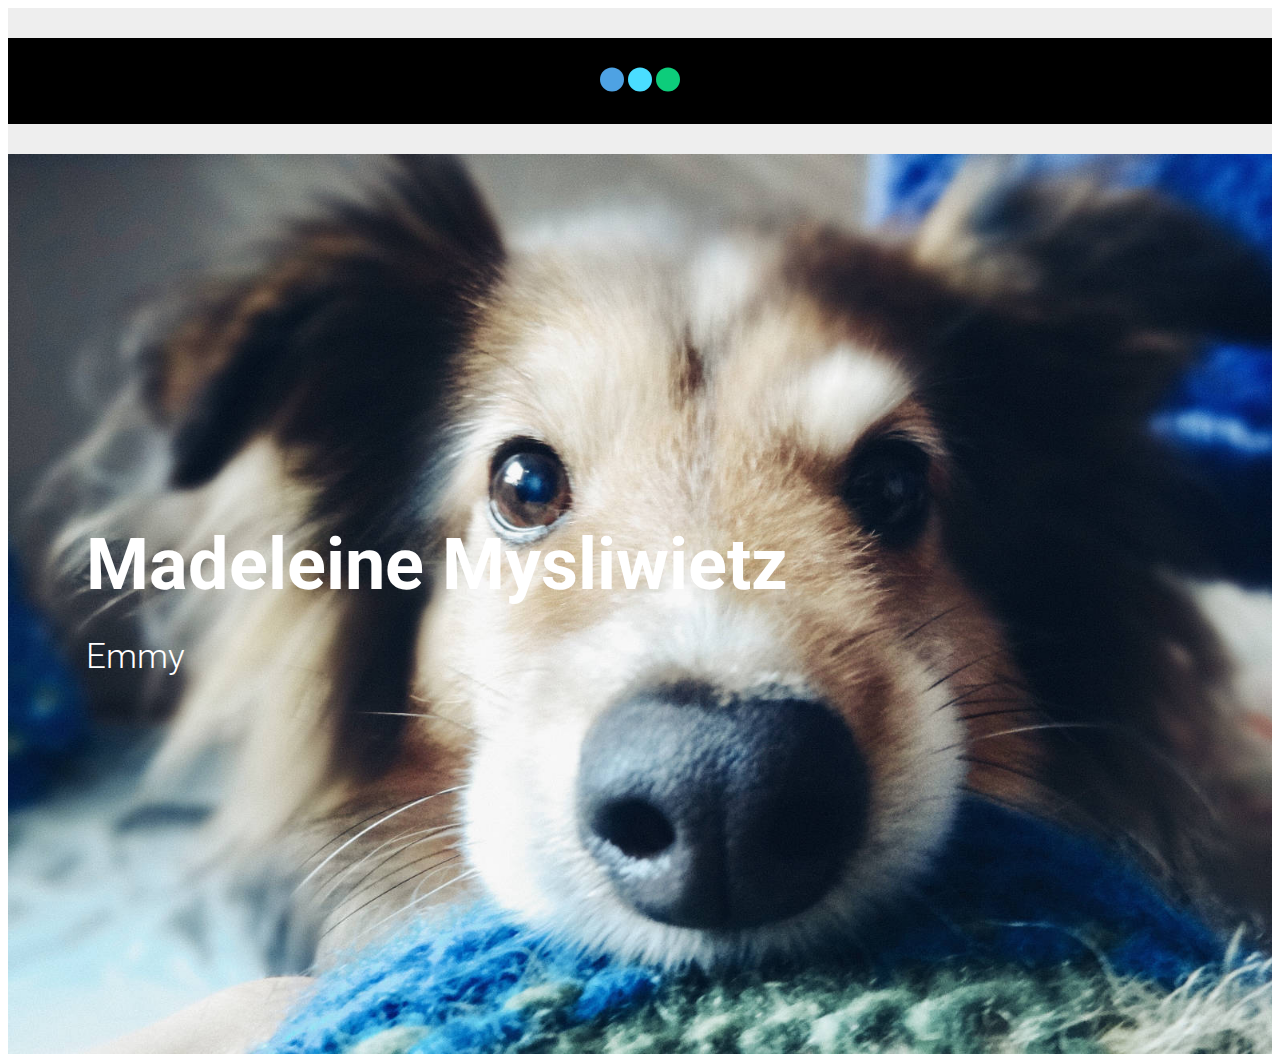
==== index.html @ f0aae0e0 "update" ====
<!DOCTYPE html>
<html amp >
<head>
  <!-- Site made with Mobirise Website Builder v4.12.3, https://mobirise.com -->
  <meta charset="UTF-8">
  <meta http-equiv="X-UA-Compatible" content="IE=edge">
  <meta name="generator" content="Mobirise v4.12.3, mobirise.com">
  <meta name="viewport" content="width=device-width, initial-scale=1, minimum-scale=1">
  <link rel="shortcut icon" href="assets/images/m-90x94.png" type="image/x-icon">
  <meta name="description" content="">
  <meta name="amp-script-src" content="">
  
  <title>Home</title>
  
<link rel="canonical" href="./">
 <style amp-boilerplate>body{-webkit-animation:-amp-start 8s steps(1,end) 0s 1 normal both;-moz-animation:-amp-start 8s steps(1,end) 0s 1 normal both;-ms-animation:-amp-start 8s steps(1,end) 0s 1 normal both;animation:-amp-start 8s steps(1,end) 0s 1 normal both}@-webkit-keyframes -amp-start{from{visibility:hidden}to{visibility:visible}}@-moz-keyframes -amp-start{from{visibility:hidden}to{visibility:visible}}@-ms-keyframes -amp-start{from{visibility:hidden}to{visibility:visible}}@-o-keyframes -amp-start{from{visibility:hidden}to{visibility:visible}}@keyframes -amp-start{from{visibility:hidden}to{visibility:visible}}</style>
<noscript><style amp-boilerplate>body{-webkit-animation:none;-moz-animation:none;-ms-animation:none;animation:none}</style></noscript>
<link href="https://fonts.googleapis.com/css?family=Roboto:100,100i,300,300i,400,400i,500,500i,700,700i,900,900i&subset=cyrillic&display=swap" rel="stylesheet">
 
 <style amp-custom> 
div,span,h1,h2,h3,h4,h5,h6,p,blockquote,a,ol,ul,li,figcaption,textarea,input{font: inherit;}*{-webkit-box-sizing: border-box;box-sizing: border-box;outline: none;}*:focus{outline: none;}body{position: relative;font-style: normal;line-height: 1;color: #3f485d;}section{background-color: #eeeeee;background-position: 50% 50%;background-repeat: no-repeat;background-size: cover;overflow: hidden;padding: 30px 0;}h1,h2,h3,h4,h5,h6{margin: 0;padding: 0;}p,li,blockquote{letter-spacing: 0.5px;line-height: 1.7;}ul,ol,blockquote,p{margin-bottom: 0;margin-top: 0;}a{cursor: pointer;}a,a:hover{text-decoration: none;}a.mbr-iconfont:hover{text-decoration: none;}h1,h2,h3,h4,h5,h6,.display-1,.display-2,.display-4,.display-5,.display-7{word-break: break-word;word-wrap: break-word;}b,strong{font-weight: bold;}blockquote{padding: 10px 0 10px 20px;position: relative;border-left: 3px solid;}input:-webkit-autofill,input:-webkit-autofill:hover,input:-webkit-autofill:focus,input:-webkit-autofill:active{-webkit-transition-delay: 9999s;transition-delay: 9999s;-webkit-transition-property: background-color,color;-o-transition-property: background-color,color;transition-property: background-color,color;}html,body{height: auto;min-height: 100vh;}.mbr-section-title{margin: 0;padding: 0;font-style: normal;line-height: 1.2;width: 100%;}.mbr-section-subtitle{line-height: 1.3;width: 100%;}.mbr-text{font-style: normal;line-height: 1.6;width: 100%;}.mbr-white{color: #ffffff;}.mbr-black{color: #000000;}.align-left{text-align: left;}.align-left .list-item{justify-content: flex-start;}.align-center{text-align: center;}.align-center .list-item{justify-content: center;}.align-right{text-align: right;}.align-right .list-item{justify-content: flex-end;}@media (max-width: 767px){.align-left,.align-center,.align-right{text-align: center;}.align-left .list-item,.align-center .list-item,.align-right .list-item{justify-content: center;}}.mbr-light{font-weight: 300;}.mbr-regular{font-weight: 400;}.mbr-semibold{font-weight: 500;}.mbr-bold{font-weight: 700;}.icons-list a{margin: 0 1rem 0 0;}.icons-list a:last-child{margin: 0;}.mbr-figure{align-self: center;}.hidden{visibility: hidden;}.super-hide{display: none;}.inactive{-webkit-user-select: none;-moz-user-select: none;-ms-user-select: none;user-select: none;pointer-events: none;-webkit-user-drag: none;user-drag: none;}.mbr-overlay{position: absolute;bottom: 0;left: 0;right: 0;top: 0;z-index: 0;}.map-placeholder{display: none;}.google-map,.google-map iframe{position: relative;width: 100%;height: 400px;}amp-img{width: 100%;}amp-img img{max-height: 100%;max-width: 100%;}img.mbr-temp{width: 100%;}.rounded{border-radius: 50%;}.is-builder .nodisplay + img[async],.is-builder .nodisplay + img[decoding="async"],.is-builder amp-img > a + img[async],.is-builder amp-img > a + img[decoding="async"]{display: none;}html:not(.is-builder) amp-img > a{position: absolute;top: 0;bottom: 0;left: 0;right: 0;z-index: 1;}.is-builder .temp-amp-sizer{position: absolute;}.is-builder amp-youtube .temp-amp-sizer,.is-builder amp-vimeo .temp-amp-sizer{position: static;}.mobirise-spinner{position: absolute;top: 50%;left: 40%;margin-left: 10%;-webkit-transform: translate3d(-50%,-50%,0);z-index: 4;}.mobirise-spinner em{width: 24px;height: 24px;background: #3ac;border-radius: 100%;display: inline-block;-webkit-animation: slide 1s infinite;}.mobirise-spinner em:nth-child(1){-webkit-animation-delay: 0.1s;}.mobirise-spinner em:nth-child(2){-webkit-animation-delay: 0.2s;}.mobirise-spinner em:nth-child(3){-webkit-animation-delay: 0.3s;}@-moz-keyframes slide{0%{-webkit-transform: scale(1);}50%{opacity: 0.3;-webkit-transform: scale(2);}100%{-webkit-transform: scale(1);}}@-webkit-keyframes slide{0%{-webkit-transform: scale(1);}50%{opacity: 0.3;-webkit-transform: scale(2);}100%{-webkit-transform: scale(1);}}@-o-keyframes slide{0%{-webkit-transform: scale(1);}50%{opacity: 0.3;-webkit-transform: scale(2);}100%{-webkit-transform: scale(1);}}@keyframes slide{0%{-webkit-transform: scale(1);}50%{opacity: 0.3;-webkit-transform: scale(2);}100%{-webkit-transform: scale(1);}}.mobirise-loader .amp-active > div{display: none;}.mbr-flex{display: flex;}.flex-wrap{flex-wrap: wrap;}.mbr-jc-s{justify-content: flex-start;}.mbr-jc-c{justify-content: center;}.mbr-jc-e{justify-content: flex-end;}.mbr-row-reverse{flex-direction: row-reverse;}.mbr-column{flex-direction: column;}amp-img,img{height: 100%;width: 100%;}.hidden-slide{display: none;}.visible-slide{display: flex;}.iconfont-wrapper{display: inline-block;}section,.container,.container-fluid{position: relative;word-wrap: break-word;}.mbr-fullscreen .mbr-overlay{min-height: 100vh;}.mbr-fullscreen{display: flex;align-items: center;height: 100vh;min-height: 100vh;padding: 3rem 0;}.container{padding: 0 1rem;width: 100%;margin-right: auto;margin-left: auto;}@media (max-width: 767px){.container{max-width: 540px;}} @media (min-width: 768px){.container{max-width: 720px;}} @media (min-width: 992px){.container{max-width: 960px;}} @media (min-width: 1200px){.container{max-width: 1140px;}}.container-fluid{width: 100%;padding: 0 1rem;}.btn{position: relative;font-weight: 400;margin: 0.4rem 0.5rem;border: 2px solid;font-style: normal;white-space: normal;transition: all 0.3s ease-in-out,box-shadow 2s ease-in-out,-webkit-box-shadow 2s ease-in-out;display: inline-flex;align-items: center;justify-content: center;word-break: break-word;line-height: 1;letter-spacing: 2px;}.btn-form{padding: 1rem 2rem;}.btn-form:hover{cursor: pointer;}.btn{padding: 1rem 2rem;border-radius: 0px;}.btn-sm{padding: 0.6rem 0.8rem;border-radius: 0px;}.btn-md{padding: 1rem 2rem;border-radius: 0px;}.btn-lg{padding: 1.2rem 3.2rem;border-radius: 0px;}form .btn,form .mbr-section-btn{margin: 0;}.note-popover .btn:after{display: none;}.mbr-section-btn{margin: 0 -0.25rem;font-size: 0;}nav .mbr-section-btn{margin-left: 0rem;margin-right: 0rem;}.btn .mbr-iconfont,.btn.btn-md .mbr-iconfont{cursor: pointer;margin: 0 0.8rem 0 0;}.btn-sm .mbr-iconfont{margin: 0 0.5rem 0 0;}[type="submit"]{-webkit-appearance: none;}section.menu{min-height: 70px;}.menu-container{display: flex;-webkit-box-pack: justify;-ms-flex-pack: justify;justify-content: space-between;align-items: center;min-height: 70px;}@media (max-width: 991px){.menu-container{max-width: 100%;padding: 0.5rem 1rem;}} @media (max-width: 767px){.menu-container{padding: 0.5rem 1rem;}}.navbar{z-index: 100;width: 100%;}.navbar-fixed-top{position: fixed;top: 0;}.navbar-brand{display: flex;align-items: center;word-break: break-word;z-index: 1;}.navbar-logo{margin: 0 0.8rem 0 0;}@media (max-width: 767px){.navbar-logo amp-img{max-height: 35px;max-width: 35px;}}.navbar-caption-wrap{display: flex;}.navbar .navbar-collapse{display: flex;-ms-flex-preferred-size: auto;flex-basis: auto;align-items: center;justify-content: flex-end;}@media (max-width: 991px){.navbar .navbar-collapse{display: none;position: absolute;top: 0;right: 0;height: 100vh;padding: 70px 2rem 1rem;z-index: 1;}}@media (max-width: 991px){.navbar.opened .navbar-collapse.show,.navbar.opened .navbar-collapse.collapsing{display: block;}.is-builder .navbar-collapse{position: fixed;}}.navbar-nav{list-style-type: none;display: flex;flex-wrap: wrap;padding-left: 0;min-width: 10rem;}@media (max-width: 991px){.navbar-nav{flex-direction: column;}} .navbar-nav .mbr-iconfont{margin: 0 0.2rem 0 0;}.nav-item{word-break: break-all;}.nav-link{display: flex;align-items: center;justify-content: center;}.nav-link,.navbar-caption{transition: all 0.2s;letter-spacing: 1px;}.nav-dropdown .dropdown-menu{min-width: 10rem;position: absolute;left: 0;padding: 1.25rem 0;}.nav-dropdown .dropdown-menu .dropdown-item{line-height: 2;display: flex;justify-content: center;align-items: center;padding: 0.25rem 1.5rem;white-space: nowrap;}.nav-dropdown .dropdown-menu .dropdown{position: relative;}.dropdown-menu .dropdown:hover > .dropdown-menu{opacity: 1;pointer-events: all;}.nav-dropdown .dropdown-submenu{top: 0;left: 100%;margin: 0;}.nav-item.dropdown{position: relative;}.nav-item.dropdown .dropdown-menu{opacity: 0;pointer-events: none;}.nav-item.dropdown:hover > .dropdown-menu{opacity: 1;pointer-events: all;}.link.dropdown-toggle:after{content: "";margin-left: 0.25rem;border-top: 0.35em solid;border-right: 0.35em solid transparent;border-left: 0.35em solid transparent;border-bottom: 0;}.navbar .dropdown.open > .dropdown-menu{display: block;}@media (max-width: 991px){.is-builder .nav-dropdown .dropdown-menu{position: relative;}.nav-dropdown .dropdown-submenu{left: 0;}.nav-dropdown .dropdown-menu .dropdown-item{padding: 0.25rem 1.5rem;margin: 0;justify-content: center;}.nav-dropdown .dropdown-menu .dropdown-item:after{right: auto;}.navbar.opened .dropdown-menu{top: 0;}.dropdown-toggle[data-toggle="dropdown-submenu"]:after{content: "";margin-left: 0.25rem;border-top: 0.35em solid;border-right: 0.35em solid transparent;border-left: 0.35em solid transparent;border-bottom: 0;top: 55%;}}.navbar-buttons{display: flex;flex-wrap: wrap;align-items: center;justify-content: center;}@media (max-width: 991px){.navbar-buttons{flex-direction: column;}}.menu-social-list{display: flex;align-items: center;justify-content: center;flex-wrap: wrap;}.menu-social-list a{margin: 0 0.5rem;}.menu-social-list a span{font-size: 1.5rem;}button.navbar-toggler{position: absolute;right: 20px;top: 25px;width: 31px;height: 20px;cursor: pointer;transition: all .2s;-ms-flex-item-align: center;-ms-grid-row-align: center;align-self: center;}.hamburger span{position: absolute;right: 0;width: 30px;height: 2px;border-right: 5px;}.hamburger span:nth-child(1){top: 0;transition: all .2s;}.hamburger span:nth-child(2){top: 8px;transition: all .15s;}.hamburger span:nth-child(3){top: 8px;transition: all .15s;}.hamburger span:nth-child(4){top: 16px;transition: all .2s;}nav.opened .navbar-toggler:not(.hide) .hamburger span:nth-child(4),nav.opened .navbar-toggler:not(.hide) .hamburger span:nth-child(1){top: 8px;width: 0;opacity: 0;right: 50%;transition: all .2s;}nav.opened .navbar-toggler:not(.hide) .hamburger span:nth-child(2){transform: rotate(-45deg);transition: all .25s;}nav.opened .navbar-toggler:not(.hide) .hamburger span:nth-child(3){transform: rotate(45deg);transition: all .25s;}.ampstart-btn.hamburger{position: absolute;top: 25px;right: 20px;margin-left: auto;height: 20px;width: 30px;background: none;border: none;cursor: pointer;z-index: 1000;}@media (min-width: 992px){.ampstart-btn,amp-sidebar{display: none;}.dropdown-menu .dropdown-toggle:after{content: "";border-bottom: 0.35em solid transparent;border-left: 0.35em solid;border-right: 0;border-top: 0.35em solid transparent;margin-left: 0.3rem;margin-top: -0.3077em;position: absolute;right: 1.1538em;top: 50%;}}.close-sidebar{width: 30px;height: 30px;position: relative;cursor: pointer;background-color: transparent;border: none;}.close-sidebar span{position: absolute;left: 0;width: 30px;height: 2px;border-right: 5px;top: 14px;}.close-sidebar span:nth-child(1){transform: rotate(-45deg);}.close-sidebar span:nth-child(2){transform: rotate(45deg);}.builder-sidebar{position: relative;height: 100vh;min-width: 10rem;z-index: 1030;padding: 1rem 2rem;max-width: 20rem;}.builder-sidebar .dropdown:hover > .dropdown-menu{position: relative;text-align: center;}section.sidebar-open:before{content: '';position: fixed;top: 0;bottom: 0;right: 0;left: 0;background-color: rgba(0,0,0,0.2);z-index: 1040;}.is-builder section.horizontal-menu .ampstart-btn{display: none;}.is-builder section.horizontal-menu .dropdown-menu{z-index: auto;opacity: 1;pointer-events: auto;}.is-builder .menu{overflow: visible;}#sidebar{background-color: transparent;}.card-title{margin: 0;}.card{position: relative;background-color: transparent;border: none;border-radius: 0;width: 100%;padding: 0 1rem;}@media (max-width: 767px){.card:not(.last-child){padding-bottom: 30px;}} .card .card-img{width: auto;border-radius: 0;}.card .card-wrapper{height: 100%;}@media (max-width: 767px){.card .card-wrapper{flex-direction: column;}} .card img{height: 100%;-o-object-fit: cover;object-fit: cover;-o-object-position: center;object-position: center;}.card-inner,.items-list{display: flex;flex-direction: column;}.items-list{list-style-type: none;padding: 0;}.items-list .list-item{padding: 1rem 2rem;}.card-head{padding: 1.5rem 2rem;}.card-price-wrap{padding: 1rem 2rem;}.card-button{padding: 1rem;margin: 0;}.timeline-wrap{position: relative;}.timeline-wrap .iconBackground{position: absolute;left: 50%;width: 20px;height: 20px;line-height: 30px;text-align: center;border-radius: 50%;font-size: 30px;display: inline-block;background-color: #000000;top: 20px;margin: 0 0 0 -10px;}@media (max-width: 767px){.timeline-wrap .iconBackground{left: 0;}}.separline{position: relative;}@media (max-width: 767px){.separline:not(.last-child){padding-bottom: 2rem;}} .separline:before{position: absolute;content: "";width: 2px;background-color: #000000;left: calc(50% - 1px);height: calc(100% - 20px);top: 40px;}@media (max-width: 767px){.separline:before{left: 0;}}.gallery-img-wrap{position: relative;height: 100%;}.gallery-img-wrap:hover{cursor: pointer;}.gallery-img-wrap:hover .icon-wrap,.gallery-img-wrap:hover .caption-on-hover{opacity: 1;}.gallery-img-wrap:hover:after{opacity: .5;}.gallery-img-wrap amp-img{height: 100%;}.gallery-img-wrap:after{content: "";position: absolute;top: 0;bottom: 0;left: 0;right: 0;background: #000;opacity: 0;transition: opacity 0.2s;pointer-events: none;}.gallery-img-wrap .icon-wrap,.gallery-img-wrap .img-caption{z-index: 3;pointer-events: none;position: absolute;}.gallery-img-wrap .icon-wrap,.gallery-img-wrap .caption-on-hover{opacity: 0;transition: opacity 0.2s;}.gallery-img-wrap .icon-wrap{left: 50%;top: 50%;transform: translate(-50%,-50%);background-color: #fff;padding: .5rem;border-radius: 50%;}.gallery-img-wrap .amp-iconfont{color: #000;font-size: 1rem;width: 1rem;display: block;}.gallery-img-wrap .img-caption{left: 0;right: 0;}.gallery-img-wrap .img-caption.caption-top{top: 0;}.gallery-img-wrap .img-caption.caption-bottom{bottom: 0;}.gallery-img-wrap .img-caption:not(.caption-on-hover):after{content: "";position: absolute;top: 0;left: 0;right: 0;height: 100%;transition: opacity 0.2s;z-index: -1;pointer-events: none;}@media (max-width: 767px){.gallery-img-wrap:after,.gallery-img-wrap:hover:after,.gallery-img-wrap .icon-wrap{display: none;}.gallery-img-wrap .caption-on-hover{opacity: 1;}}.is-builder .gallery-img-wrap .icon-wrap,.is-builder .gallery-img-wrap .img-caption > *{pointer-events: all;}.amp-carousel-button,.dots-wrapper .dots span{transition: all 0.4s;cursor: pointer;outline: none;}.amp-carousel-button{width: 50px;height: 50px;border-radius: 50%;}.dots-wrapper .dots{display: inline-block;margin: 4px 8px;}.dots-wrapper .dots span{display: block;border-radius: 12px;height: 24px;width: 24px;background-color: #ffffff;border: 10px solid #cccccc;opacity: 0.5;}.dots-wrapper .dots span.current{width: 40px;}.dots-wrapper .dots span:hover,.dots-wrapper .dots span.current{opacity: 1;}.amp-carousel-button-next:after{right: 1rem;}.amp-carousel-button-prev:after{left: 1rem;}button.btn-img{cursor: pointer;}.is-builder .preview button.btn-img{opacity: 0.5;position: relative;pointer-events: none;}amp-image-lightbox,.lightbox{background: rgba(0,0,0,0.8);display: flex;flex-wrap: wrap;align-items: center;justify-content: center;width: 100%;height: 100%;overflow: auto;}amp-image-lightbox a.control,.lightbox a.control{position: absolute;cursor: default;top: 0;right: 0;}amp-image-lightbox .close,.lightbox .close{background: none;border: none;position: absolute;top: 16px;right: 16px;height: 32px;width: 32px;cursor: pointer;z-index: 1000;}amp-image-lightbox .close:before,amp-image-lightbox .close:after,.lightbox .close:before,.lightbox .close:after{position: absolute;top: 0;right: 16px;content: ' ';height: 32px;width: 2px;background-color: #fff;}amp-image-lightbox .close:before,.lightbox .close:before{transform: rotate(45deg);}amp-image-lightbox .close:after,.lightbox .close:after{transform: rotate(-45deg);}amp-image-lightbox .video-block,.lightbox .video-block{width: 100%;}div[submit-success] > *,div[submit-error] > *{padding: 15px;margin-bottom: 1rem;}.form-block{z-index: 1;background-color: transparent;padding: 30px;position: relative;overflow: hidden;}.form-block .mbr-overlay{z-index: -1;}@media (max-width: 991px){.form-block{padding: 15px;}}form input,form textarea,form select{padding: 15px 0.5rem;line-height: 1.45;width: 100%;background: #ffffff;border-width: 1px;border-style: solid;border-color: #767676;border-radius: 0;color: #000000;}form input[type="checkbox"],form input[type="radio"]{border: none;background: none;width: auto;}form .field{padding-bottom: 0.5rem;padding-top: 0.5rem;}form textarea.field-input{height: 200px;}form .fieldset{display: flex;justify-content: center;flex-wrap: wrap;align-items: center;}textarea[type="hidden"]{display: none;}.form-check{margin-bottom: 0;}.form-check-label{padding-left: 0;}.form-check-input{position: relative;margin: 4px;}.form-check-inline{display: inline-flex;align-items: center;padding-left: 0;margin-right: .75rem;}.mbr-row,.mbr-form-row{display: -webkit-box;display: -ms-flexbox;display: flex;-ms-flex-wrap: wrap;flex-wrap: wrap;margin-left: -1rem;margin-right: -1rem;}.mbr-form-row{margin-left: -0.5rem;margin-right: -0.5rem;}.mbr-form-row > [class*="mbr-col"]{padding-left: 0.5rem;padding-right: 0.5rem;}@media (max-width: 767px){.mbr-col,.mbr-col-auto{padding-right: 1rem;padding-left: 1rem;}.mbr-col-sm-12{-ms-flex: 0 0 100%;-webkit-box-flex: 0;flex: 0 0 100%;max-width: 100%;padding-right: 1rem;padding-left: 1rem;}}@media (min-width: 768px){.mbr-col,.mbr-col-auto{padding-right: 1rem;padding-left: 1rem;}.mbr-col-md-2{-ms-flex: 0 0 16.6666666667%;-webkit-box-flex: 0;flex: 0 0 16.6666666667%;max-width: 16.6666666667%;padding-right: 1rem;padding-left: 1rem;}.mbr-col-md-3{-ms-flex: 0 0 25%;-webkit-box-flex: 0;flex: 0 0 25%;max-width: 25%;padding-right: 1rem;padding-left: 1rem;}.mbr-col-md-4{-ms-flex: 0 0 33.3333333333%;-webkit-box-flex: 0;flex: 0 0 33.3333333333%;max-width: 33.3333333333%;padding-right: 1rem;padding-left: 1rem;}.mbr-col-md-5{-ms-flex: 0 0 41.6666666667%;-webkit-box-flex: 0;flex: 0 0 41.6666666667%;max-width: 41.6666666667%;padding-right: 1rem;padding-left: 1rem;}.mbr-col-md-6{-ms-flex: 0 0 50%;-webkit-box-flex: 0;flex: 0 0 50%;max-width: 50%;padding-right: 1rem;padding-left: 1rem;}.mbr-col-md-7{-ms-flex: 0 0 58.3333333333%;-webkit-box-flex: 0;flex: 0 0 58.3333333333%;max-width: 58.3333333333%;padding-right: 1rem;padding-left: 1rem;}.mbr-col-md-8{-ms-flex: 0 0 66.6666666667%;-webkit-box-flex: 0;flex: 0 0 66.6666666667%;max-width: 66.6666666667%;padding-right: 1rem;padding-left: 1rem;}.mbr-col-md-10{-ms-flex: 0 0 83.3333333333%;-webkit-box-flex: 0;flex: 0 0 83.3333333333%;max-width: 83.3333333333%;padding-right: 1rem;padding-left: 1rem;}.mbr-col-md-12{-ms-flex: 0 0 100%;-webkit-box-flex: 0;flex: 0 0 100%;max-width: 100%;padding-right: 1rem;padding-left: 1rem;}}.mbr-col{-ms-flex: 1 1 auto;-webkit-box-flex: 1;flex: 1 1 auto;max-width: 100%;}.mbr-col-auto{-ms-flex: 0 0 auto;flex: 0 0 auto;width: auto;}@media (min-width: 992px){.mbr-col,.mbr-col-auto{padding-right: 1rem;padding-left: 1rem;}.mbr-col-lg-2{-ms-flex: 0 0 16.6666666667%;-webkit-box-flex: 0;flex: 0 0 16.6666666667%;max-width: 16.6666666667%;padding-right: 1rem;padding-left: 1rem;}.mbr-col-lg-3{-ms-flex: 0 0 25%;-webkit-box-flex: 0;flex: 0 0 25%;max-width: 25%;padding-right: 1rem;padding-left: 1rem;}.mbr-col-lg-4{-ms-flex: 0 0 33.3333333333%;-webkit-box-flex: 0;flex: 0 0 33.3333333333%;max-width: 33.3333333333%;padding-right: 1rem;padding-left: 1rem;}.mbr-col-lg-5{-ms-flex: 0 0 41.6666666667%;-webkit-box-flex: 0;flex: 0 0 41.6666666667%;max-width: 41.6666666667%;padding-right: 1rem;padding-left: 1rem;}.mbr-col-lg-6{-ms-flex: 0 0 50%;-webkit-box-flex: 0;flex: 0 0 50%;max-width: 50%;padding-right: 1rem;padding-left: 1rem;}.mbr-col-lg-7{-ms-flex: 0 0 58.3333333333%;-webkit-box-flex: 0;flex: 0 0 58.3333333333%;max-width: 58.3333333333%;padding-right: 1rem;padding-left: 1rem;}.mbr-col-lg-8{-ms-flex: 0 0 66.6666666667%;-webkit-box-flex: 0;flex: 0 0 66.6666666667%;max-width: 66.6666666667%;padding-right: 1rem;padding-left: 1rem;}.mbr-col-lg-9{-ms-flex: 0 0 75%;-webkit-box-flex: 0;flex: 0 0 75%;max-width: 75%;padding-right: 1rem;padding-left: 1rem;}.mbr-col-lg-10{-ms-flex: 0 0 83.3333333333%;-webkit-box-flex: 0;flex: 0 0 83.3333333333%;max-width: 83.3333333333%;padding-right: 1rem;padding-left: 1rem;}.mbr-col-lg-12{-ms-flex: 0 0 100%;-webkit-box-flex: 0;flex: 0 0 100%;max-width: 100%;padding-right: 1rem;padding-left: 1rem;}}@media (min-width: 992px){.lg-pb{padding-bottom: 3rem;}}@media (max-width: 991px){.md-pb{padding-bottom: 3rem;}}.mbr-pt-1,.mbr-py-1{padding-top: 10px;}.mbr-pb-1,.mbr-py-1{padding-bottom: 10px;}.mbr-px-1{padding-left: 10px;padding-right: 10px;}.mbr-p-1{padding: 10px;}.mbr-pt-2,.mbr-py-2{padding-top: 1rem;}.mbr-pb-2,.mbr-py-2{padding-bottom: 1rem;}.mbr-px-2{padding-left: 1rem;padding-right: 1rem;}.mbr-p-2{padding: 1rem;}.mbr-pt-3,.mbr-py-3{padding-top: 25px;}.mbr-pb-3,.mbr-py-3{padding-bottom: 25px;}.mbr-px-3{padding-left: 25px;padding-right: 25px;}.mbr-p-3{padding: 25px;}.mbr-pt-4,.mbr-py-4{padding-top: 2rem;}.mbr-pb-4,.mbr-py-4{padding-bottom: 2rem;}.mbr-px-4{padding-left: 2rem;padding-right: 2rem;}.mbr-p-4{padding: 2rem;}.mbr-pt-5,.mbr-py-5{padding-top: 3rem;}.mbr-pb-5,.mbr-py-5{padding-bottom: 3rem;}.mbr-px-5{padding-left: 3rem;padding-right: 3rem;}.mbr-p-5{padding: 3rem;}@media (max-width: 991px){.mbr-py-4,.mbr-py-5{padding-top: 1rem;padding-bottom: 1rem;}.mbr-px-4,.mbr-px-5{padding-left: 1rem;padding-right: 1rem;}.mbr-p-3,.mbr-p-4,.mbr-p-5{padding: 1rem;}}.mbr-ml-auto{margin-left: auto;}.mbr-mr-auto{margin-right: auto;}.mbr-m-auto{margin: auto;}#scrollToTopMarker{position: absolute;width: 0px;height: 0px;top: 300px;}#scrollToTopButton{position: fixed;bottom: 25px;right: 25px;opacity: .4;z-index: 5000;font-size: 32px;height: 60px;width: 60px;border: none;border-radius: 3px;cursor: pointer;}#scrollToTopButton:focus{outline: none;}#scrollToTopButton a:before{content: '';position: absolute;height: 40%;top: 36%;width: 2px;left: calc(50% - 1px);}#scrollToTopButton a:after{content: '';position: absolute;border-top: 2px solid;border-right: 2px solid;width: 40%;height: 40%;left: calc(30% - 1px);bottom: 30%;transform: rotate(-45deg);}.is-builder #scrollToTopButton a:after{left: 30%;}a{font-style: normal;font-weight: 400;}@media (max-width: 767px){.mbr-section-btn,.mbr-section-title{text-align: center;}}
body{font-family: Roboto;}blockquote{border-color: #4ea2e3;}div[submit-success] > *{background: #0dcd7b;color: #000000;}div[submit-error] > *{background: #a0a0a0;color: #ffffff;}.display-1{font-family: 'Roboto',sans-serif;font-size: 4.5rem;}.display-2{font-family: 'Roboto',sans-serif;font-size: 2.2rem;}.display-4{font-family: 'Roboto',sans-serif;font-size: 0.9rem;}.display-5{font-family: 'Roboto',sans-serif;font-size: 1.8rem;}.display-7{font-family: 'Roboto',sans-serif;font-size: 1.1rem;}.display-1 .mbr-iconfont-btn{font-size: 4.5rem;width: 4.5rem;}.display-2 .mbr-iconfont-btn{font-size: 2.2rem;width: 2.2rem;}.display-4 .mbr-iconfont-btn{font-size: 0.9rem;width: 0.9rem;}.display-5 .mbr-iconfont-btn{font-size: 1.8rem;width: 1.8rem;}.display-7 .mbr-iconfont-btn{font-size: 1.1rem;width: 1.1rem;}@media (max-width: 768px){.display-1{font-size: 3.6rem;font-size: calc( 2.225rem + (4.5 - 2.225) * ((100vw - 20rem) / (48 - 20)));line-height: calc( 1.4 * (2.225rem + (4.5 - 2.225) * ((100vw - 20rem) / (48 - 20))));}.display-2{font-size: 1.76rem;font-size: calc( 1.42rem + (2.2 - 1.42) * ((100vw - 20rem) / (48 - 20)));line-height: calc( 1.4 * (1.42rem + (2.2 - 1.42) * ((100vw - 20rem) / (48 - 20))));}.display-4{font-size: 0.72rem;font-size: calc( 0.965rem + (0.9 - 0.965) * ((100vw - 20rem) / (48 - 20)));line-height: calc( 1.4 * (0.965rem + (0.9 - 0.965) * ((100vw - 20rem) / (48 - 20))));}.display-5{font-size: 1.44rem;font-size: calc( 1.28rem + (1.8 - 1.28) * ((100vw - 20rem) / (48 - 20)));line-height: calc( 1.4 * (1.28rem + (1.8 - 1.28) * ((100vw - 20rem) / (48 - 20))));}}.bg-primary{background-color: #4ea2e3;}.bg-success{background-color: #0dcd7b;}.bg-info{background-color: #8282e7;}.bg-warning{background-color: #767676;}.bg-danger{background-color: #a0a0a0;}.btn-primary,.btn-primary:active,.btn-primary.active{background-color: #4ea2e3;border-color: #4ea2e3;color: #ffffff;}.btn-primary:hover,.btn-primary:focus,.btn-primary.focus{color: #ffffff;background-color: #1f7dc5;border-color: #1f7dc5;}.btn-primary.disabled,.btn-primary:disabled{color: #ffffff;background-color: #1f7dc5;border-color: #1f7dc5;}.btn-secondary,.btn-secondary:active,.btn-secondary.active{background-color: #4addff;border-color: #4addff;color: #003c4a;}.btn-secondary:hover,.btn-secondary:focus,.btn-secondary.focus{color: #003c4a;background-color: #00cdfd;border-color: #00cdfd;}.btn-secondary.disabled,.btn-secondary:disabled{color: #003c4a;background-color: #00cdfd;border-color: #00cdfd;}.btn-info,.btn-info:active,.btn-info.active{background-color: #8282e7;border-color: #8282e7;color: #ffffff;}.btn-info:hover,.btn-info:focus,.btn-info.focus{color: #ffffff;background-color: #4242db;border-color: #4242db;}.btn-info.disabled,.btn-info:disabled{color: #ffffff;background-color: #4242db;border-color: #4242db;}.btn-success,.btn-success:active,.btn-success.active{background-color: #0dcd7b;border-color: #0dcd7b;color: #ffffff;}.btn-success:hover,.btn-success:focus,.btn-success.focus{color: #ffffff;background-color: #088550;border-color: #088550;}.btn-success.disabled,.btn-success:disabled{color: #ffffff;background-color: #088550;border-color: #088550;}.btn-warning,.btn-warning:active,.btn-warning.active{background-color: #767676;border-color: #767676;color: #ffffff;}.btn-warning:hover,.btn-warning:focus,.btn-warning.focus{color: #ffffff;background-color: #505050;border-color: #505050;}.btn-warning.disabled,.btn-warning:disabled{color: #ffffff;background-color: #505050;border-color: #505050;}.btn-danger,.btn-danger:active,.btn-danger.active{background-color: #a0a0a0;border-color: #a0a0a0;color: #ffffff;}.btn-danger:hover,.btn-danger:focus,.btn-danger.focus{color: #ffffff;background-color: #7a7a7a;border-color: #7a7a7a;}.btn-danger.disabled,.btn-danger:disabled{color: #ffffff;background-color: #7a7a7a;border-color: #7a7a7a;}.btn-black,.btn-black:active,.btn-black.active{background-color: #333333;border-color: #333333;color: #ffffff;}.btn-black:hover,.btn-black:focus,.btn-black.focus{color: #ffffff;background-color: #0d0d0d;border-color: #0d0d0d;}.btn-black.disabled,.btn-black:disabled{color: #ffffff;background-color: #0d0d0d;border-color: #0d0d0d;}.btn-white,.btn-white:active,.btn-white.active{background-color: #ffffff;border-color: #ffffff;color: #808080;}.btn-white:hover,.btn-white:focus,.btn-white.focus{color: #808080;background-color: #d9d9d9;border-color: #d9d9d9;}.btn-white.disabled,.btn-white:disabled{color: #808080;background-color: #d9d9d9;border-color: #d9d9d9;}.btn-white,.btn-white:active,.btn-white.active{color: #333333;}.btn-white:hover,.btn-white:focus,.btn-white.focus{color: #333333;}.btn-white.disabled,.btn-white:disabled{color: #333333;}.btn-primary-outline,.btn-primary-outline:active,.btn-primary-outline.active{background: none;border-color: #1c6faf;color: #1c6faf;}.btn-primary-outline:hover,.btn-primary-outline:focus,.btn-primary-outline.focus{color: #ffffff;background-color: #4ea2e3;border-color: #4ea2e3;}.btn-primary-outline.disabled,.btn-primary-outline:disabled{color: #ffffff;background-color: #4ea2e3;border-color: #4ea2e3;}.btn-secondary-outline,.btn-secondary-outline:active,.btn-secondary-outline.active{background: none;border-color: #00b8e3;color: #00b8e3;}.btn-secondary-outline:hover,.btn-secondary-outline:focus,.btn-secondary-outline.focus{color: #003c4a;background-color: #4addff;border-color: #4addff;}.btn-secondary-outline.disabled,.btn-secondary-outline:disabled{color: #003c4a;background-color: #4addff;border-color: #4addff;}.btn-info-outline,.btn-info-outline:active,.btn-info-outline.active{background: none;border-color: #2c2cd7;color: #2c2cd7;}.btn-info-outline:hover,.btn-info-outline:focus,.btn-info-outline.focus{color: #ffffff;background-color: #8282e7;border-color: #8282e7;}.btn-info-outline.disabled,.btn-info-outline:disabled{color: #ffffff;background-color: #8282e7;border-color: #8282e7;}.btn-success-outline,.btn-success-outline:active,.btn-success-outline.active{background: none;border-color: #076d41;color: #076d41;}.btn-success-outline:hover,.btn-success-outline:focus,.btn-success-outline.focus{color: #ffffff;background-color: #0dcd7b;border-color: #0dcd7b;}.btn-success-outline.disabled,.btn-success-outline:disabled{color: #ffffff;background-color: #0dcd7b;border-color: #0dcd7b;}.btn-warning-outline,.btn-warning-outline:active,.btn-warning-outline.active{background: none;border-color: #434343;color: #434343;}.btn-warning-outline:hover,.btn-warning-outline:focus,.btn-warning-outline.focus{color: #ffffff;background-color: #767676;border-color: #767676;}.btn-warning-outline.disabled,.btn-warning-outline:disabled{color: #ffffff;background-color: #767676;border-color: #767676;}.btn-danger-outline,.btn-danger-outline:active,.btn-danger-outline.active{background: none;border-color: #6d6d6d;color: #6d6d6d;}.btn-danger-outline:hover,.btn-danger-outline:focus,.btn-danger-outline.focus{color: #ffffff;background-color: #a0a0a0;border-color: #a0a0a0;}.btn-danger-outline.disabled,.btn-danger-outline:disabled{color: #ffffff;background-color: #a0a0a0;border-color: #a0a0a0;}.btn-black-outline,.btn-black-outline:active,.btn-black-outline.active{background: none;border-color: #000000;color: #000000;}.btn-black-outline:hover,.btn-black-outline:focus,.btn-black-outline.focus{color: #ffffff;background-color: #333333;border-color: #333333;}.btn-black-outline.disabled,.btn-black-outline:disabled{color: #ffffff;background-color: #333333;border-color: #333333;}.btn-white-outline,.btn-white-outline:active,.btn-white-outline.active{background: none;border-color: #ffffff;color: #ffffff;}.btn-white-outline:hover,.btn-white-outline:focus,.btn-white-outline.focus{color: #333333;background-color: #ffffff;border-color: #ffffff;}.text-primary{color: #4ea2e3;}.text-secondary{color: #4addff;}.text-success{color: #0dcd7b;}.text-info{color: #8282e7;}.text-warning{color: #767676;}.text-danger{color: #a0a0a0;}.text-white{color: #ffffff;}.text-black{color: #000000;}a.text-primary:hover,a.text-primary:focus{color: #1c6faf;}a.text-secondary:hover,a.text-secondary:focus{color: #00b8e3;}a.text-success:hover,a.text-success:focus{color: #076d41;}a.text-info:hover,a.text-info:focus{color: #2c2cd7;}a.text-warning:hover,a.text-warning:focus{color: #434343;}a.text-danger:hover,a.text-danger:focus{color: #6d6d6d;}a.text-white:hover,a.text-white:focus{color: #b3b3b3;}a.text-black:hover,a.text-black:focus{color: #4d4d4d;}.alert-success{background-color: #0dcd7b;}.alert-info{background-color: #8282e7;}.alert-warning{background-color: #767676;}.alert-danger{background-color: #a0a0a0;}a,a:hover{color: #4ea2e3;}.mbr-plan-header.bg-primary .mbr-plan-subtitle,.mbr-plan-header.bg-primary .mbr-plan-price-desc{color: #feffff;}.mbr-plan-header.bg-success .mbr-plan-subtitle,.mbr-plan-header.bg-success .mbr-plan-price-desc{color: #acfad9;}.mbr-plan-header.bg-info .mbr-plan-subtitle,.mbr-plan-header.bg-info .mbr-plan-price-desc{color: #ffffff;}.mbr-plan-header.bg-warning .mbr-plan-subtitle,.mbr-plan-header.bg-warning .mbr-plan-price-desc{color: #b6b6b6;}.mbr-plan-header.bg-danger .mbr-plan-subtitle,.mbr-plan-header.bg-danger .mbr-plan-price-desc{color: #e0e0e0;}.mobirise-spinner em:nth-child(1){background: #4ea2e3;}.mobirise-spinner em:nth-child(2){background: #4addff;}.mobirise-spinner em:nth-child(3){background: #0dcd7b;}#scrollToTopMarker{display: none;}#scrollToTopButton{background-color: #4ea2e3;}#scrollToTopButton a:before{background: #ffffff;}#scrollToTopButton a:after{border-top-color: #ffffff;border-right-color: #ffffff;}.cid-s9yAqKnwYo{min-height: 80px;}.cid-s9yAqKnwYo .brand-name{color: #4ea2e3;margin: 0;}.cid-s9yAqKnwYo .hamburger span,.cid-s9yAqKnwYo .close-sidebar span{background: #000000;}.cid-s9yAqKnwYo .nav-dropdown .dropdown-menu .dropdown-item{font-weight: 400;width: 100%;text-align: inherit;}.cid-s9yAqKnwYo .navbar{min-height: 80px;background: #000000;}.cid-s9yAqKnwYo .navbar .navbar-collapse{display: none;}@media (max-width: 991px){.cid-s9yAqKnwYo .navbar .navbar-collapse{right: auto;left: 0;}.cid-s9yAqKnwYo .navbar .navbar-brand{flex-shrink: initial;}}.cid-s9yAqKnwYo .navbar-brand{flex-shrink: 0;margin-right: 0;padding: 0;}@media (min-width: 992px){.cid-s9yAqKnwYo .navbar-expand-lg .navbar-nav .nav-link{padding: 0;}.cid-s9yAqKnwYo .navbar-nav .nav-link{margin: .667em 1em;}}.cid-s9yAqKnwYo .navbar-dropdown{padding: .5rem 0;}.cid-s9yAqKnwYo .builder-sidebar,.cid-s9yAqKnwYo .collapse,.cid-s9yAqKnwYo .navbar.navbar-expand-lg .dropdown .dropdown-menu{background-color: #000000;}@media (max-width: 991px){.cid-s9yAqKnwYo .navbar-nav a{padding: 0.5rem 0;margin: 0 0 10px;}}.cid-s9yAqKnwYo .close-sidebar:focus{outline: 2px auto #4ea2e3;}.cid-s9yAqKnwYo amp-img{height: 59px;width: 35px;}.cid-s9yAqKnwYo amp-img img{object-fit: contain;}.cid-s9ypBY2ssu{background-image: url("assets/images/emmy-2000x1127.jpg");}.cid-s9ypBY2ssu .mbr-section-title{color: #ffffff;}.cid-s9ypBY2ssu .mbr-section-subtitle,.cid-s9ypBY2ssu .mbr-section-btn{color: #ffffff;}
.engine{position: absolute;text-indent: -2400px;text-align: center;padding: 0;top: 0;left: -2400px;}[class*="-iconfont"]{display: inline-flex;}</style>
 
  <script async  src="https://cdn.ampproject.org/v0.js"></script>
  <script async custom-element="amp-analytics" src="https://cdn.ampproject.org/v0/amp-analytics-0.1.js"></script>
  <script async custom-element="amp-sidebar" src="https://cdn.ampproject.org/v0/amp-sidebar-0.1.js"></script>
  
  
</head>
<body><amp-sidebar id="sidebar" class="cid-s9yAqKnwYo" layout="nodisplay" side="left">
        <div class="builder-sidebar" id="builder-sidebar">
            <button on="tap:sidebar.close" class="close-sidebar">
                <span></span>
                <span></span>
            </button>
        
            
            
            
            
      </div>
    </amp-sidebar>
  <section class="menu horizontal-menu cid-s9yAqKnwYo" id="menu2-2">

    
    

    <nav class="navbar navbar-dropdown navbar-expand-lg">
       <div class="menu-container container-fluid"> 
      <div class="navbar-brand">
          <span class="navbar-logo">
              <amp-img src="assets/images/m-90x94.png" layout="responsive" width="43.08510638297872" height="45" alt="Mobirise" class="mobirise-loader">
                  <div placeholder="" class="placeholder">
                                <div class="mobirise-spinner">
                                    <em></em>
                                    <em></em>
                                    <em></em>
                                </div></div>
                  
              </amp-img>
          </span>
          
      </div>
      <div class="collapse navbar-collapse" id="navbarSupportedContent">
            
            
            
            
      </div>
      
      
        </div>
    </nav>

  <!-- AMP plug -->
    

</section>

<section class="engine"><a href="https://mobirise.info/k">develop own website</a></section><section class="header4 cid-s9ypBY2ssu mbr-fullscreen" id="header4-0">

    

    <div class="container">
        <h1 class="mbr-fonts-style mbr-section-title align-left mbr-black mbr-bold mbr-pt-1 mbr-pb-3 display-1">
            Madeleine Mysliwietz</h1>
        <h2 class="mbr-fonts-style mbr-section-subtitle align-left mbr-black mbr-light mbr-pb-2 display-2">Emmy</h2>
        
    </div>
</section>


  
  
</body>
</html>
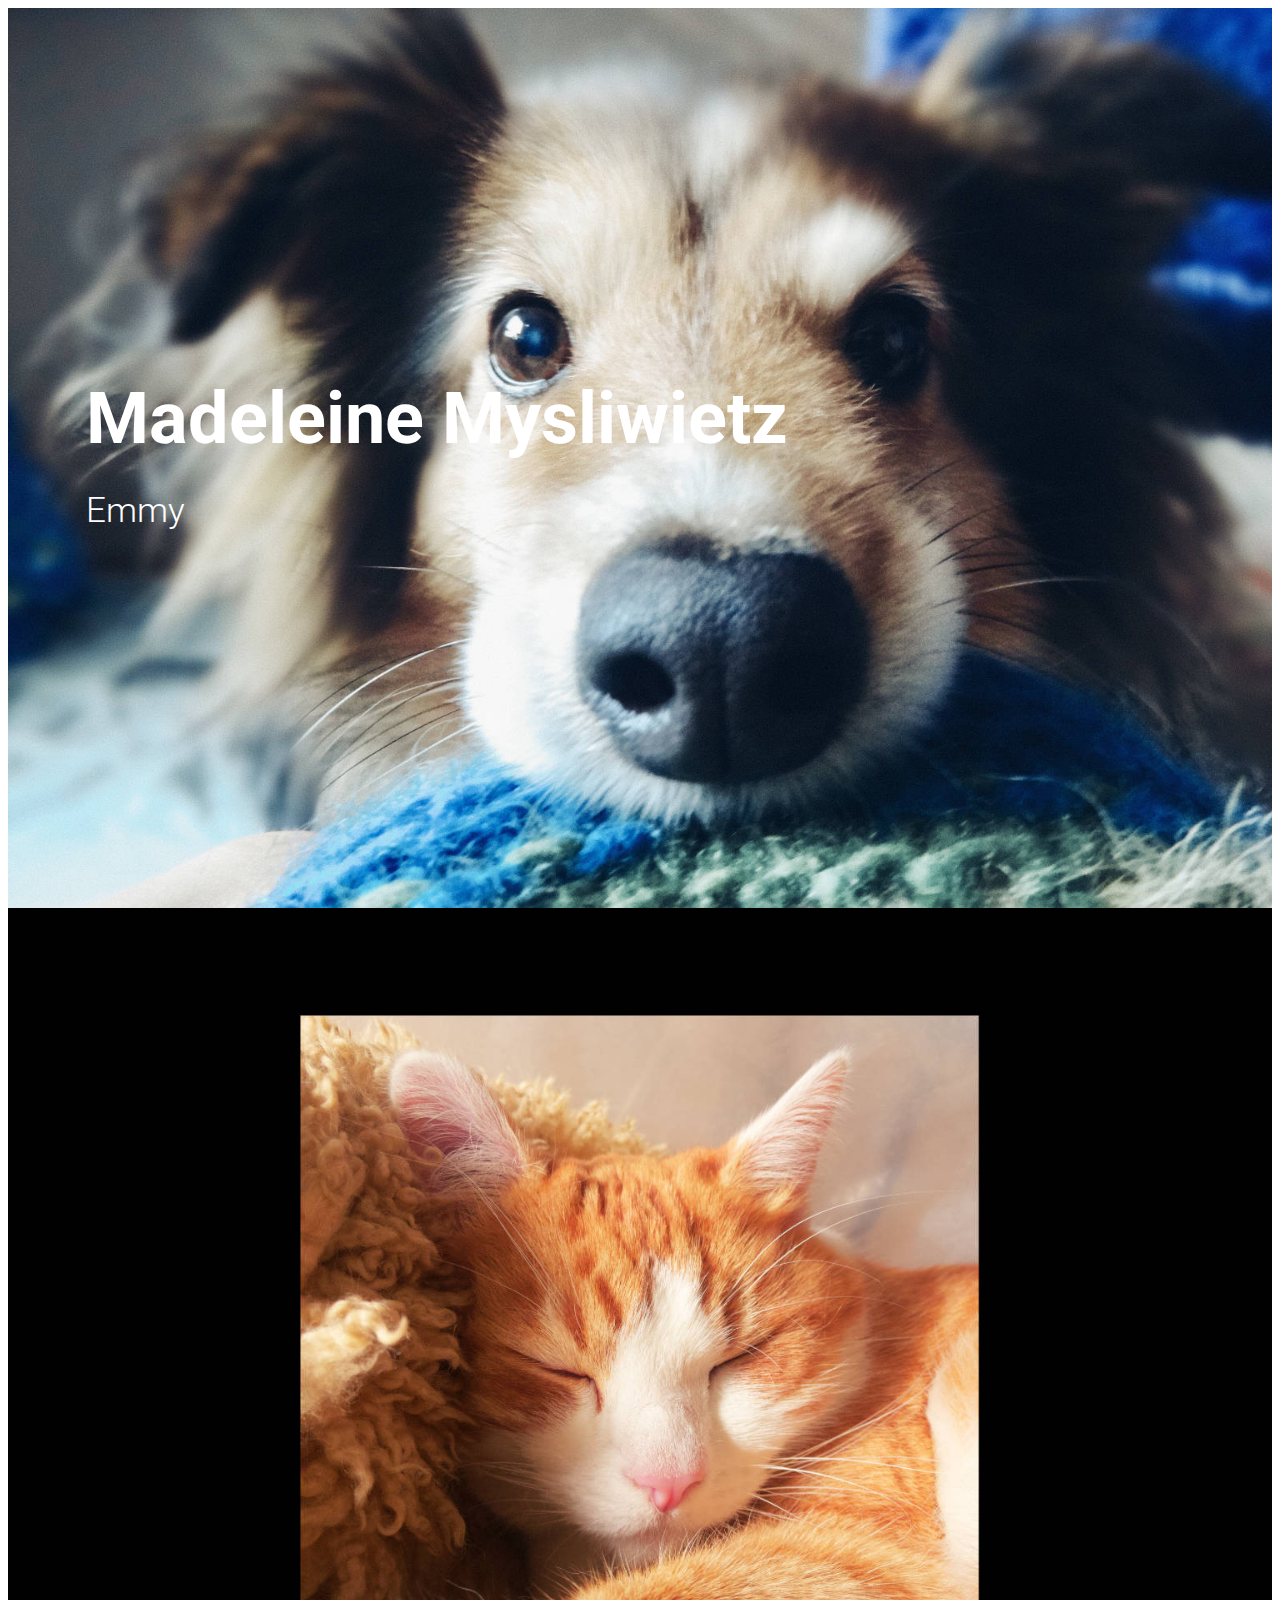
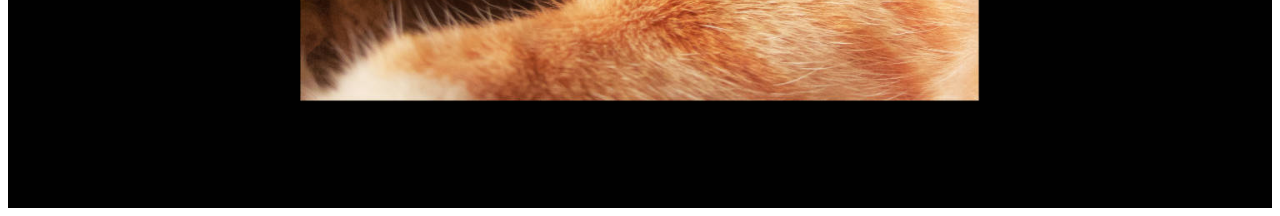
==== commit 5f930cfa: "katze" ====
--- a/index.html
+++ b/index.html
@@ -6,7 +6,7 @@
   <meta http-equiv="X-UA-Compatible" content="IE=edge">
   <meta name="generator" content="Mobirise v4.12.3, mobirise.com">
   <meta name="viewport" content="width=device-width, initial-scale=1, minimum-scale=1">
-  <link rel="shortcut icon" href="assets/images/m-90x94.png" type="image/x-icon">
+  <link rel="shortcut icon" href="assets/images/logo4.png" type="image/x-icon">
   <meta name="description" content="">
   <meta name="amp-script-src" content="">
   
@@ -15,70 +15,20 @@
 <link rel="canonical" href="./">
  <style amp-boilerplate>body{-webkit-animation:-amp-start 8s steps(1,end) 0s 1 normal both;-moz-animation:-amp-start 8s steps(1,end) 0s 1 normal both;-ms-animation:-amp-start 8s steps(1,end) 0s 1 normal both;animation:-amp-start 8s steps(1,end) 0s 1 normal both}@-webkit-keyframes -amp-start{from{visibility:hidden}to{visibility:visible}}@-moz-keyframes -amp-start{from{visibility:hidden}to{visibility:visible}}@-ms-keyframes -amp-start{from{visibility:hidden}to{visibility:visible}}@-o-keyframes -amp-start{from{visibility:hidden}to{visibility:visible}}@keyframes -amp-start{from{visibility:hidden}to{visibility:visible}}</style>
 <noscript><style amp-boilerplate>body{-webkit-animation:none;-moz-animation:none;-ms-animation:none;animation:none}</style></noscript>
-<link href="https://fonts.googleapis.com/css?family=Roboto:100,100i,300,300i,400,400i,500,500i,700,700i,900,900i&subset=cyrillic&display=swap" rel="stylesheet">
+<link href="https://fonts.googleapis.com/css?family=Roboto:100,100i,300,300i,400,400i,500,500i,700,700i,900,900i&display=swap" rel="stylesheet">
  
  <style amp-custom> 
 div,span,h1,h2,h3,h4,h5,h6,p,blockquote,a,ol,ul,li,figcaption,textarea,input{font: inherit;}*{-webkit-box-sizing: border-box;box-sizing: border-box;outline: none;}*:focus{outline: none;}body{position: relative;font-style: normal;line-height: 1;color: #3f485d;}section{background-color: #eeeeee;background-position: 50% 50%;background-repeat: no-repeat;background-size: cover;overflow: hidden;padding: 30px 0;}h1,h2,h3,h4,h5,h6{margin: 0;padding: 0;}p,li,blockquote{letter-spacing: 0.5px;line-height: 1.7;}ul,ol,blockquote,p{margin-bottom: 0;margin-top: 0;}a{cursor: pointer;}a,a:hover{text-decoration: none;}a.mbr-iconfont:hover{text-decoration: none;}h1,h2,h3,h4,h5,h6,.display-1,.display-2,.display-4,.display-5,.display-7{word-break: break-word;word-wrap: break-word;}b,strong{font-weight: bold;}blockquote{padding: 10px 0 10px 20px;position: relative;border-left: 3px solid;}input:-webkit-autofill,input:-webkit-autofill:hover,input:-webkit-autofill:focus,input:-webkit-autofill:active{-webkit-transition-delay: 9999s;transition-delay: 9999s;-webkit-transition-property: background-color,color;-o-transition-property: background-color,color;transition-property: background-color,color;}html,body{height: auto;min-height: 100vh;}.mbr-section-title{margin: 0;padding: 0;font-style: normal;line-height: 1.2;width: 100%;}.mbr-section-subtitle{line-height: 1.3;width: 100%;}.mbr-text{font-style: normal;line-height: 1.6;width: 100%;}.mbr-white{color: #ffffff;}.mbr-black{color: #000000;}.align-left{text-align: left;}.align-left .list-item{justify-content: flex-start;}.align-center{text-align: center;}.align-center .list-item{justify-content: center;}.align-right{text-align: right;}.align-right .list-item{justify-content: flex-end;}@media (max-width: 767px){.align-left,.align-center,.align-right{text-align: center;}.align-left .list-item,.align-center .list-item,.align-right .list-item{justify-content: center;}}.mbr-light{font-weight: 300;}.mbr-regular{font-weight: 400;}.mbr-semibold{font-weight: 500;}.mbr-bold{font-weight: 700;}.icons-list a{margin: 0 1rem 0 0;}.icons-list a:last-child{margin: 0;}.mbr-figure{align-self: center;}.hidden{visibility: hidden;}.super-hide{display: none;}.inactive{-webkit-user-select: none;-moz-user-select: none;-ms-user-select: none;user-select: none;pointer-events: none;-webkit-user-drag: none;user-drag: none;}.mbr-overlay{position: absolute;bottom: 0;left: 0;right: 0;top: 0;z-index: 0;}.map-placeholder{display: none;}.google-map,.google-map iframe{position: relative;width: 100%;height: 400px;}amp-img{width: 100%;}amp-img img{max-height: 100%;max-width: 100%;}img.mbr-temp{width: 100%;}.rounded{border-radius: 50%;}.is-builder .nodisplay + img[async],.is-builder .nodisplay + img[decoding="async"],.is-builder amp-img > a + img[async],.is-builder amp-img > a + img[decoding="async"]{display: none;}html:not(.is-builder) amp-img > a{position: absolute;top: 0;bottom: 0;left: 0;right: 0;z-index: 1;}.is-builder .temp-amp-sizer{position: absolute;}.is-builder amp-youtube .temp-amp-sizer,.is-builder amp-vimeo .temp-amp-sizer{position: static;}.mobirise-spinner{position: absolute;top: 50%;left: 40%;margin-left: 10%;-webkit-transform: translate3d(-50%,-50%,0);z-index: 4;}.mobirise-spinner em{width: 24px;height: 24px;background: #3ac;border-radius: 100%;display: inline-block;-webkit-animation: slide 1s infinite;}.mobirise-spinner em:nth-child(1){-webkit-animation-delay: 0.1s;}.mobirise-spinner em:nth-child(2){-webkit-animation-delay: 0.2s;}.mobirise-spinner em:nth-child(3){-webkit-animation-delay: 0.3s;}@-moz-keyframes slide{0%{-webkit-transform: scale(1);}50%{opacity: 0.3;-webkit-transform: scale(2);}100%{-webkit-transform: scale(1);}}@-webkit-keyframes slide{0%{-webkit-transform: scale(1);}50%{opacity: 0.3;-webkit-transform: scale(2);}100%{-webkit-transform: scale(1);}}@-o-keyframes slide{0%{-webkit-transform: scale(1);}50%{opacity: 0.3;-webkit-transform: scale(2);}100%{-webkit-transform: scale(1);}}@keyframes slide{0%{-webkit-transform: scale(1);}50%{opacity: 0.3;-webkit-transform: scale(2);}100%{-webkit-transform: scale(1);}}.mobirise-loader .amp-active > div{display: none;}.mbr-flex{display: flex;}.flex-wrap{flex-wrap: wrap;}.mbr-jc-s{justify-content: flex-start;}.mbr-jc-c{justify-content: center;}.mbr-jc-e{justify-content: flex-end;}.mbr-row-reverse{flex-direction: row-reverse;}.mbr-column{flex-direction: column;}amp-img,img{height: 100%;width: 100%;}.hidden-slide{display: none;}.visible-slide{display: flex;}.iconfont-wrapper{display: inline-block;}section,.container,.container-fluid{position: relative;word-wrap: break-word;}.mbr-fullscreen .mbr-overlay{min-height: 100vh;}.mbr-fullscreen{display: flex;align-items: center;height: 100vh;min-height: 100vh;padding: 3rem 0;}.container{padding: 0 1rem;width: 100%;margin-right: auto;margin-left: auto;}@media (max-width: 767px){.container{max-width: 540px;}} @media (min-width: 768px){.container{max-width: 720px;}} @media (min-width: 992px){.container{max-width: 960px;}} @media (min-width: 1200px){.container{max-width: 1140px;}}.container-fluid{width: 100%;padding: 0 1rem;}.btn{position: relative;font-weight: 400;margin: 0.4rem 0.5rem;border: 2px solid;font-style: normal;white-space: normal;transition: all 0.3s ease-in-out,box-shadow 2s ease-in-out,-webkit-box-shadow 2s ease-in-out;display: inline-flex;align-items: center;justify-content: center;word-break: break-word;line-height: 1;letter-spacing: 2px;}.btn-form{padding: 1rem 2rem;}.btn-form:hover{cursor: pointer;}.btn{padding: 1rem 2rem;border-radius: 0px;}.btn-sm{padding: 0.6rem 0.8rem;border-radius: 0px;}.btn-md{padding: 1rem 2rem;border-radius: 0px;}.btn-lg{padding: 1.2rem 3.2rem;border-radius: 0px;}form .btn,form .mbr-section-btn{margin: 0;}.note-popover .btn:after{display: none;}.mbr-section-btn{margin: 0 -0.25rem;font-size: 0;}nav .mbr-section-btn{margin-left: 0rem;margin-right: 0rem;}.btn .mbr-iconfont,.btn.btn-md .mbr-iconfont{cursor: pointer;margin: 0 0.8rem 0 0;}.btn-sm .mbr-iconfont{margin: 0 0.5rem 0 0;}[type="submit"]{-webkit-appearance: none;}section.menu{min-height: 70px;}.menu-container{display: flex;-webkit-box-pack: justify;-ms-flex-pack: justify;justify-content: space-between;align-items: center;min-height: 70px;}@media (max-width: 991px){.menu-container{max-width: 100%;padding: 0.5rem 1rem;}} @media (max-width: 767px){.menu-container{padding: 0.5rem 1rem;}}.navbar{z-index: 100;width: 100%;}.navbar-fixed-top{position: fixed;top: 0;}.navbar-brand{display: flex;align-items: center;word-break: break-word;z-index: 1;}.navbar-logo{margin: 0 0.8rem 0 0;}@media (max-width: 767px){.navbar-logo amp-img{max-height: 35px;max-width: 35px;}}.navbar-caption-wrap{display: flex;}.navbar .navbar-collapse{display: flex;-ms-flex-preferred-size: auto;flex-basis: auto;align-items: center;justify-content: flex-end;}@media (max-width: 991px){.navbar .navbar-collapse{display: none;position: absolute;top: 0;right: 0;height: 100vh;padding: 70px 2rem 1rem;z-index: 1;}}@media (max-width: 991px){.navbar.opened .navbar-collapse.show,.navbar.opened .navbar-collapse.collapsing{display: block;}.is-builder .navbar-collapse{position: fixed;}}.navbar-nav{list-style-type: none;display: flex;flex-wrap: wrap;padding-left: 0;min-width: 10rem;}@media (max-width: 991px){.navbar-nav{flex-direction: column;}} .navbar-nav .mbr-iconfont{margin: 0 0.2rem 0 0;}.nav-item{word-break: break-all;}.nav-link{display: flex;align-items: center;justify-content: center;}.nav-link,.navbar-caption{transition: all 0.2s;letter-spacing: 1px;}.nav-dropdown .dropdown-menu{min-width: 10rem;position: absolute;left: 0;padding: 1.25rem 0;}.nav-dropdown .dropdown-menu .dropdown-item{line-height: 2;display: flex;justify-content: center;align-items: center;padding: 0.25rem 1.5rem;white-space: nowrap;}.nav-dropdown .dropdown-menu .dropdown{position: relative;}.dropdown-menu .dropdown:hover > .dropdown-menu{opacity: 1;pointer-events: all;}.nav-dropdown .dropdown-submenu{top: 0;left: 100%;margin: 0;}.nav-item.dropdown{position: relative;}.nav-item.dropdown .dropdown-menu{opacity: 0;pointer-events: none;}.nav-item.dropdown:hover > .dropdown-menu{opacity: 1;pointer-events: all;}.link.dropdown-toggle:after{content: "";margin-left: 0.25rem;border-top: 0.35em solid;border-right: 0.35em solid transparent;border-left: 0.35em solid transparent;border-bottom: 0;}.navbar .dropdown.open > .dropdown-menu{display: block;}@media (max-width: 991px){.is-builder .nav-dropdown .dropdown-menu{position: relative;}.nav-dropdown .dropdown-submenu{left: 0;}.nav-dropdown .dropdown-menu .dropdown-item{padding: 0.25rem 1.5rem;margin: 0;justify-content: center;}.nav-dropdown .dropdown-menu .dropdown-item:after{right: auto;}.navbar.opened .dropdown-menu{top: 0;}.dropdown-toggle[data-toggle="dropdown-submenu"]:after{content: "";margin-left: 0.25rem;border-top: 0.35em solid;border-right: 0.35em solid transparent;border-left: 0.35em solid transparent;border-bottom: 0;top: 55%;}}.navbar-buttons{display: flex;flex-wrap: wrap;align-items: center;justify-content: center;}@media (max-width: 991px){.navbar-buttons{flex-direction: column;}}.menu-social-list{display: flex;align-items: center;justify-content: center;flex-wrap: wrap;}.menu-social-list a{margin: 0 0.5rem;}.menu-social-list a span{font-size: 1.5rem;}button.navbar-toggler{position: absolute;right: 20px;top: 25px;width: 31px;height: 20px;cursor: pointer;transition: all .2s;-ms-flex-item-align: center;-ms-grid-row-align: center;align-self: center;}.hamburger span{position: absolute;right: 0;width: 30px;height: 2px;border-right: 5px;}.hamburger span:nth-child(1){top: 0;transition: all .2s;}.hamburger span:nth-child(2){top: 8px;transition: all .15s;}.hamburger span:nth-child(3){top: 8px;transition: all .15s;}.hamburger span:nth-child(4){top: 16px;transition: all .2s;}nav.opened .navbar-toggler:not(.hide) .hamburger span:nth-child(4),nav.opened .navbar-toggler:not(.hide) .hamburger span:nth-child(1){top: 8px;width: 0;opacity: 0;right: 50%;transition: all .2s;}nav.opened .navbar-toggler:not(.hide) .hamburger span:nth-child(2){transform: rotate(-45deg);transition: all .25s;}nav.opened .navbar-toggler:not(.hide) .hamburger span:nth-child(3){transform: rotate(45deg);transition: all .25s;}.ampstart-btn.hamburger{position: absolute;top: 25px;right: 20px;margin-left: auto;height: 20px;width: 30px;background: none;border: none;cursor: pointer;z-index: 1000;}@media (min-width: 992px){.ampstart-btn,amp-sidebar{display: none;}.dropdown-menu .dropdown-toggle:after{content: "";border-bottom: 0.35em solid transparent;border-left: 0.35em solid;border-right: 0;border-top: 0.35em solid transparent;margin-left: 0.3rem;margin-top: -0.3077em;position: absolute;right: 1.1538em;top: 50%;}}.close-sidebar{width: 30px;height: 30px;position: relative;cursor: pointer;background-color: transparent;border: none;}.close-sidebar span{position: absolute;left: 0;width: 30px;height: 2px;border-right: 5px;top: 14px;}.close-sidebar span:nth-child(1){transform: rotate(-45deg);}.close-sidebar span:nth-child(2){transform: rotate(45deg);}.builder-sidebar{position: relative;height: 100vh;min-width: 10rem;z-index: 1030;padding: 1rem 2rem;max-width: 20rem;}.builder-sidebar .dropdown:hover > .dropdown-menu{position: relative;text-align: center;}section.sidebar-open:before{content: '';position: fixed;top: 0;bottom: 0;right: 0;left: 0;background-color: rgba(0,0,0,0.2);z-index: 1040;}.is-builder section.horizontal-menu .ampstart-btn{display: none;}.is-builder section.horizontal-menu .dropdown-menu{z-index: auto;opacity: 1;pointer-events: auto;}.is-builder .menu{overflow: visible;}#sidebar{background-color: transparent;}.card-title{margin: 0;}.card{position: relative;background-color: transparent;border: none;border-radius: 0;width: 100%;padding: 0 1rem;}@media (max-width: 767px){.card:not(.last-child){padding-bottom: 30px;}} .card .card-img{width: auto;border-radius: 0;}.card .card-wrapper{height: 100%;}@media (max-width: 767px){.card .card-wrapper{flex-direction: column;}} .card img{height: 100%;-o-object-fit: cover;object-fit: cover;-o-object-position: center;object-position: center;}.card-inner,.items-list{display: flex;flex-direction: column;}.items-list{list-style-type: none;padding: 0;}.items-list .list-item{padding: 1rem 2rem;}.card-head{padding: 1.5rem 2rem;}.card-price-wrap{padding: 1rem 2rem;}.card-button{padding: 1rem;margin: 0;}.timeline-wrap{position: relative;}.timeline-wrap .iconBackground{position: absolute;left: 50%;width: 20px;height: 20px;line-height: 30px;text-align: center;border-radius: 50%;font-size: 30px;display: inline-block;background-color: #000000;top: 20px;margin: 0 0 0 -10px;}@media (max-width: 767px){.timeline-wrap .iconBackground{left: 0;}}.separline{position: relative;}@media (max-width: 767px){.separline:not(.last-child){padding-bottom: 2rem;}} .separline:before{position: absolute;content: "";width: 2px;background-color: #000000;left: calc(50% - 1px);height: calc(100% - 20px);top: 40px;}@media (max-width: 767px){.separline:before{left: 0;}}.gallery-img-wrap{position: relative;height: 100%;}.gallery-img-wrap:hover{cursor: pointer;}.gallery-img-wrap:hover .icon-wrap,.gallery-img-wrap:hover .caption-on-hover{opacity: 1;}.gallery-img-wrap:hover:after{opacity: .5;}.gallery-img-wrap amp-img{height: 100%;}.gallery-img-wrap:after{content: "";position: absolute;top: 0;bottom: 0;left: 0;right: 0;background: #000;opacity: 0;transition: opacity 0.2s;pointer-events: none;}.gallery-img-wrap .icon-wrap,.gallery-img-wrap .img-caption{z-index: 3;pointer-events: none;position: absolute;}.gallery-img-wrap .icon-wrap,.gallery-img-wrap .caption-on-hover{opacity: 0;transition: opacity 0.2s;}.gallery-img-wrap .icon-wrap{left: 50%;top: 50%;transform: translate(-50%,-50%);background-color: #fff;padding: .5rem;border-radius: 50%;}.gallery-img-wrap .amp-iconfont{color: #000;font-size: 1rem;width: 1rem;display: block;}.gallery-img-wrap .img-caption{left: 0;right: 0;}.gallery-img-wrap .img-caption.caption-top{top: 0;}.gallery-img-wrap .img-caption.caption-bottom{bottom: 0;}.gallery-img-wrap .img-caption:not(.caption-on-hover):after{content: "";position: absolute;top: 0;left: 0;right: 0;height: 100%;transition: opacity 0.2s;z-index: -1;pointer-events: none;}@media (max-width: 767px){.gallery-img-wrap:after,.gallery-img-wrap:hover:after,.gallery-img-wrap .icon-wrap{display: none;}.gallery-img-wrap .caption-on-hover{opacity: 1;}}.is-builder .gallery-img-wrap .icon-wrap,.is-builder .gallery-img-wrap .img-caption > *{pointer-events: all;}.amp-carousel-button,.dots-wrapper .dots span{transition: all 0.4s;cursor: pointer;outline: none;}.amp-carousel-button{width: 50px;height: 50px;border-radius: 50%;}.dots-wrapper .dots{display: inline-block;margin: 4px 8px;}.dots-wrapper .dots span{display: block;border-radius: 12px;height: 24px;width: 24px;background-color: #ffffff;border: 10px solid #cccccc;opacity: 0.5;}.dots-wrapper .dots span.current{width: 40px;}.dots-wrapper .dots span:hover,.dots-wrapper .dots span.current{opacity: 1;}.amp-carousel-button-next:after{right: 1rem;}.amp-carousel-button-prev:after{left: 1rem;}button.btn-img{cursor: pointer;}.is-builder .preview button.btn-img{opacity: 0.5;position: relative;pointer-events: none;}amp-image-lightbox,.lightbox{background: rgba(0,0,0,0.8);display: flex;flex-wrap: wrap;align-items: center;justify-content: center;width: 100%;height: 100%;overflow: auto;}amp-image-lightbox a.control,.lightbox a.control{position: absolute;cursor: default;top: 0;right: 0;}amp-image-lightbox .close,.lightbox .close{background: none;border: none;position: absolute;top: 16px;right: 16px;height: 32px;width: 32px;cursor: pointer;z-index: 1000;}amp-image-lightbox .close:before,amp-image-lightbox .close:after,.lightbox .close:before,.lightbox .close:after{position: absolute;top: 0;right: 16px;content: ' ';height: 32px;width: 2px;background-color: #fff;}amp-image-lightbox .close:before,.lightbox .close:before{transform: rotate(45deg);}amp-image-lightbox .close:after,.lightbox .close:after{transform: rotate(-45deg);}amp-image-lightbox .video-block,.lightbox .video-block{width: 100%;}div[submit-success] > *,div[submit-error] > *{padding: 15px;margin-bottom: 1rem;}.form-block{z-index: 1;background-color: transparent;padding: 30px;position: relative;overflow: hidden;}.form-block .mbr-overlay{z-index: -1;}@media (max-width: 991px){.form-block{padding: 15px;}}form input,form textarea,form select{padding: 15px 0.5rem;line-height: 1.45;width: 100%;background: #ffffff;border-width: 1px;border-style: solid;border-color: #767676;border-radius: 0;color: #000000;}form input[type="checkbox"],form input[type="radio"]{border: none;background: none;width: auto;}form .field{padding-bottom: 0.5rem;padding-top: 0.5rem;}form textarea.field-input{height: 200px;}form .fieldset{display: flex;justify-content: center;flex-wrap: wrap;align-items: center;}textarea[type="hidden"]{display: none;}.form-check{margin-bottom: 0;}.form-check-label{padding-left: 0;}.form-check-input{position: relative;margin: 4px;}.form-check-inline{display: inline-flex;align-items: center;padding-left: 0;margin-right: .75rem;}.mbr-row,.mbr-form-row{display: -webkit-box;display: -ms-flexbox;display: flex;-ms-flex-wrap: wrap;flex-wrap: wrap;margin-left: -1rem;margin-right: -1rem;}.mbr-form-row{margin-left: -0.5rem;margin-right: -0.5rem;}.mbr-form-row > [class*="mbr-col"]{padding-left: 0.5rem;padding-right: 0.5rem;}@media (max-width: 767px){.mbr-col,.mbr-col-auto{padding-right: 1rem;padding-left: 1rem;}.mbr-col-sm-12{-ms-flex: 0 0 100%;-webkit-box-flex: 0;flex: 0 0 100%;max-width: 100%;padding-right: 1rem;padding-left: 1rem;}}@media (min-width: 768px){.mbr-col,.mbr-col-auto{padding-right: 1rem;padding-left: 1rem;}.mbr-col-md-2{-ms-flex: 0 0 16.6666666667%;-webkit-box-flex: 0;flex: 0 0 16.6666666667%;max-width: 16.6666666667%;padding-right: 1rem;padding-left: 1rem;}.mbr-col-md-3{-ms-flex: 0 0 25%;-webkit-box-flex: 0;flex: 0 0 25%;max-width: 25%;padding-right: 1rem;padding-left: 1rem;}.mbr-col-md-4{-ms-flex: 0 0 33.3333333333%;-webkit-box-flex: 0;flex: 0 0 33.3333333333%;max-width: 33.3333333333%;padding-right: 1rem;padding-left: 1rem;}.mbr-col-md-5{-ms-flex: 0 0 41.6666666667%;-webkit-box-flex: 0;flex: 0 0 41.6666666667%;max-width: 41.6666666667%;padding-right: 1rem;padding-left: 1rem;}.mbr-col-md-6{-ms-flex: 0 0 50%;-webkit-box-flex: 0;flex: 0 0 50%;max-width: 50%;padding-right: 1rem;padding-left: 1rem;}.mbr-col-md-7{-ms-flex: 0 0 58.3333333333%;-webkit-box-flex: 0;flex: 0 0 58.3333333333%;max-width: 58.3333333333%;padding-right: 1rem;padding-left: 1rem;}.mbr-col-md-8{-ms-flex: 0 0 66.6666666667%;-webkit-box-flex: 0;flex: 0 0 66.6666666667%;max-width: 66.6666666667%;padding-right: 1rem;padding-left: 1rem;}.mbr-col-md-10{-ms-flex: 0 0 83.3333333333%;-webkit-box-flex: 0;flex: 0 0 83.3333333333%;max-width: 83.3333333333%;padding-right: 1rem;padding-left: 1rem;}.mbr-col-md-12{-ms-flex: 0 0 100%;-webkit-box-flex: 0;flex: 0 0 100%;max-width: 100%;padding-right: 1rem;padding-left: 1rem;}}.mbr-col{-ms-flex: 1 1 auto;-webkit-box-flex: 1;flex: 1 1 auto;max-width: 100%;}.mbr-col-auto{-ms-flex: 0 0 auto;flex: 0 0 auto;width: auto;}@media (min-width: 992px){.mbr-col,.mbr-col-auto{padding-right: 1rem;padding-left: 1rem;}.mbr-col-lg-2{-ms-flex: 0 0 16.6666666667%;-webkit-box-flex: 0;flex: 0 0 16.6666666667%;max-width: 16.6666666667%;padding-right: 1rem;padding-left: 1rem;}.mbr-col-lg-3{-ms-flex: 0 0 25%;-webkit-box-flex: 0;flex: 0 0 25%;max-width: 25%;padding-right: 1rem;padding-left: 1rem;}.mbr-col-lg-4{-ms-flex: 0 0 33.3333333333%;-webkit-box-flex: 0;flex: 0 0 33.3333333333%;max-width: 33.3333333333%;padding-right: 1rem;padding-left: 1rem;}.mbr-col-lg-5{-ms-flex: 0 0 41.6666666667%;-webkit-box-flex: 0;flex: 0 0 41.6666666667%;max-width: 41.6666666667%;padding-right: 1rem;padding-left: 1rem;}.mbr-col-lg-6{-ms-flex: 0 0 50%;-webkit-box-flex: 0;flex: 0 0 50%;max-width: 50%;padding-right: 1rem;padding-left: 1rem;}.mbr-col-lg-7{-ms-flex: 0 0 58.3333333333%;-webkit-box-flex: 0;flex: 0 0 58.3333333333%;max-width: 58.3333333333%;padding-right: 1rem;padding-left: 1rem;}.mbr-col-lg-8{-ms-flex: 0 0 66.6666666667%;-webkit-box-flex: 0;flex: 0 0 66.6666666667%;max-width: 66.6666666667%;padding-right: 1rem;padding-left: 1rem;}.mbr-col-lg-9{-ms-flex: 0 0 75%;-webkit-box-flex: 0;flex: 0 0 75%;max-width: 75%;padding-right: 1rem;padding-left: 1rem;}.mbr-col-lg-10{-ms-flex: 0 0 83.3333333333%;-webkit-box-flex: 0;flex: 0 0 83.3333333333%;max-width: 83.3333333333%;padding-right: 1rem;padding-left: 1rem;}.mbr-col-lg-12{-ms-flex: 0 0 100%;-webkit-box-flex: 0;flex: 0 0 100%;max-width: 100%;padding-right: 1rem;padding-left: 1rem;}}@media (min-width: 992px){.lg-pb{padding-bottom: 3rem;}}@media (max-width: 991px){.md-pb{padding-bottom: 3rem;}}.mbr-pt-1,.mbr-py-1{padding-top: 10px;}.mbr-pb-1,.mbr-py-1{padding-bottom: 10px;}.mbr-px-1{padding-left: 10px;padding-right: 10px;}.mbr-p-1{padding: 10px;}.mbr-pt-2,.mbr-py-2{padding-top: 1rem;}.mbr-pb-2,.mbr-py-2{padding-bottom: 1rem;}.mbr-px-2{padding-left: 1rem;padding-right: 1rem;}.mbr-p-2{padding: 1rem;}.mbr-pt-3,.mbr-py-3{padding-top: 25px;}.mbr-pb-3,.mbr-py-3{padding-bottom: 25px;}.mbr-px-3{padding-left: 25px;padding-right: 25px;}.mbr-p-3{padding: 25px;}.mbr-pt-4,.mbr-py-4{padding-top: 2rem;}.mbr-pb-4,.mbr-py-4{padding-bottom: 2rem;}.mbr-px-4{padding-left: 2rem;padding-right: 2rem;}.mbr-p-4{padding: 2rem;}.mbr-pt-5,.mbr-py-5{padding-top: 3rem;}.mbr-pb-5,.mbr-py-5{padding-bottom: 3rem;}.mbr-px-5{padding-left: 3rem;padding-right: 3rem;}.mbr-p-5{padding: 3rem;}@media (max-width: 991px){.mbr-py-4,.mbr-py-5{padding-top: 1rem;padding-bottom: 1rem;}.mbr-px-4,.mbr-px-5{padding-left: 1rem;padding-right: 1rem;}.mbr-p-3,.mbr-p-4,.mbr-p-5{padding: 1rem;}}.mbr-ml-auto{margin-left: auto;}.mbr-mr-auto{margin-right: auto;}.mbr-m-auto{margin: auto;}#scrollToTopMarker{position: absolute;width: 0px;height: 0px;top: 300px;}#scrollToTopButton{position: fixed;bottom: 25px;right: 25px;opacity: .4;z-index: 5000;font-size: 32px;height: 60px;width: 60px;border: none;border-radius: 3px;cursor: pointer;}#scrollToTopButton:focus{outline: none;}#scrollToTopButton a:before{content: '';position: absolute;height: 40%;top: 36%;width: 2px;left: calc(50% - 1px);}#scrollToTopButton a:after{content: '';position: absolute;border-top: 2px solid;border-right: 2px solid;width: 40%;height: 40%;left: calc(30% - 1px);bottom: 30%;transform: rotate(-45deg);}.is-builder #scrollToTopButton a:after{left: 30%;}a{font-style: normal;font-weight: 400;}@media (max-width: 767px){.mbr-section-btn,.mbr-section-title{text-align: center;}}
-body{font-family: Roboto;}blockquote{border-color: #4ea2e3;}div[submit-success] > *{background: #0dcd7b;color: #000000;}div[submit-error] > *{background: #a0a0a0;color: #ffffff;}.display-1{font-family: 'Roboto',sans-serif;font-size: 4.5rem;}.display-2{font-family: 'Roboto',sans-serif;font-size: 2.2rem;}.display-4{font-family: 'Roboto',sans-serif;font-size: 0.9rem;}.display-5{font-family: 'Roboto',sans-serif;font-size: 1.8rem;}.display-7{font-family: 'Roboto',sans-serif;font-size: 1.1rem;}.display-1 .mbr-iconfont-btn{font-size: 4.5rem;width: 4.5rem;}.display-2 .mbr-iconfont-btn{font-size: 2.2rem;width: 2.2rem;}.display-4 .mbr-iconfont-btn{font-size: 0.9rem;width: 0.9rem;}.display-5 .mbr-iconfont-btn{font-size: 1.8rem;width: 1.8rem;}.display-7 .mbr-iconfont-btn{font-size: 1.1rem;width: 1.1rem;}@media (max-width: 768px){.display-1{font-size: 3.6rem;font-size: calc( 2.225rem + (4.5 - 2.225) * ((100vw - 20rem) / (48 - 20)));line-height: calc( 1.4 * (2.225rem + (4.5 - 2.225) * ((100vw - 20rem) / (48 - 20))));}.display-2{font-size: 1.76rem;font-size: calc( 1.42rem + (2.2 - 1.42) * ((100vw - 20rem) / (48 - 20)));line-height: calc( 1.4 * (1.42rem + (2.2 - 1.42) * ((100vw - 20rem) / (48 - 20))));}.display-4{font-size: 0.72rem;font-size: calc( 0.965rem + (0.9 - 0.965) * ((100vw - 20rem) / (48 - 20)));line-height: calc( 1.4 * (0.965rem + (0.9 - 0.965) * ((100vw - 20rem) / (48 - 20))));}.display-5{font-size: 1.44rem;font-size: calc( 1.28rem + (1.8 - 1.28) * ((100vw - 20rem) / (48 - 20)));line-height: calc( 1.4 * (1.28rem + (1.8 - 1.28) * ((100vw - 20rem) / (48 - 20))));}}.bg-primary{background-color: #4ea2e3;}.bg-success{background-color: #0dcd7b;}.bg-info{background-color: #8282e7;}.bg-warning{background-color: #767676;}.bg-danger{background-color: #a0a0a0;}.btn-primary,.btn-primary:active,.btn-primary.active{background-color: #4ea2e3;border-color: #4ea2e3;color: #ffffff;}.btn-primary:hover,.btn-primary:focus,.btn-primary.focus{color: #ffffff;background-color: #1f7dc5;border-color: #1f7dc5;}.btn-primary.disabled,.btn-primary:disabled{color: #ffffff;background-color: #1f7dc5;border-color: #1f7dc5;}.btn-secondary,.btn-secondary:active,.btn-secondary.active{background-color: #4addff;border-color: #4addff;color: #003c4a;}.btn-secondary:hover,.btn-secondary:focus,.btn-secondary.focus{color: #003c4a;background-color: #00cdfd;border-color: #00cdfd;}.btn-secondary.disabled,.btn-secondary:disabled{color: #003c4a;background-color: #00cdfd;border-color: #00cdfd;}.btn-info,.btn-info:active,.btn-info.active{background-color: #8282e7;border-color: #8282e7;color: #ffffff;}.btn-info:hover,.btn-info:focus,.btn-info.focus{color: #ffffff;background-color: #4242db;border-color: #4242db;}.btn-info.disabled,.btn-info:disabled{color: #ffffff;background-color: #4242db;border-color: #4242db;}.btn-success,.btn-success:active,.btn-success.active{background-color: #0dcd7b;border-color: #0dcd7b;color: #ffffff;}.btn-success:hover,.btn-success:focus,.btn-success.focus{color: #ffffff;background-color: #088550;border-color: #088550;}.btn-success.disabled,.btn-success:disabled{color: #ffffff;background-color: #088550;border-color: #088550;}.btn-warning,.btn-warning:active,.btn-warning.active{background-color: #767676;border-color: #767676;color: #ffffff;}.btn-warning:hover,.btn-warning:focus,.btn-warning.focus{color: #ffffff;background-color: #505050;border-color: #505050;}.btn-warning.disabled,.btn-warning:disabled{color: #ffffff;background-color: #505050;border-color: #505050;}.btn-danger,.btn-danger:active,.btn-danger.active{background-color: #a0a0a0;border-color: #a0a0a0;color: #ffffff;}.btn-danger:hover,.btn-danger:focus,.btn-danger.focus{color: #ffffff;background-color: #7a7a7a;border-color: #7a7a7a;}.btn-danger.disabled,.btn-danger:disabled{color: #ffffff;background-color: #7a7a7a;border-color: #7a7a7a;}.btn-black,.btn-black:active,.btn-black.active{background-color: #333333;border-color: #333333;color: #ffffff;}.btn-black:hover,.btn-black:focus,.btn-black.focus{color: #ffffff;background-color: #0d0d0d;border-color: #0d0d0d;}.btn-black.disabled,.btn-black:disabled{color: #ffffff;background-color: #0d0d0d;border-color: #0d0d0d;}.btn-white,.btn-white:active,.btn-white.active{background-color: #ffffff;border-color: #ffffff;color: #808080;}.btn-white:hover,.btn-white:focus,.btn-white.focus{color: #808080;background-color: #d9d9d9;border-color: #d9d9d9;}.btn-white.disabled,.btn-white:disabled{color: #808080;background-color: #d9d9d9;border-color: #d9d9d9;}.btn-white,.btn-white:active,.btn-white.active{color: #333333;}.btn-white:hover,.btn-white:focus,.btn-white.focus{color: #333333;}.btn-white.disabled,.btn-white:disabled{color: #333333;}.btn-primary-outline,.btn-primary-outline:active,.btn-primary-outline.active{background: none;border-color: #1c6faf;color: #1c6faf;}.btn-primary-outline:hover,.btn-primary-outline:focus,.btn-primary-outline.focus{color: #ffffff;background-color: #4ea2e3;border-color: #4ea2e3;}.btn-primary-outline.disabled,.btn-primary-outline:disabled{color: #ffffff;background-color: #4ea2e3;border-color: #4ea2e3;}.btn-secondary-outline,.btn-secondary-outline:active,.btn-secondary-outline.active{background: none;border-color: #00b8e3;color: #00b8e3;}.btn-secondary-outline:hover,.btn-secondary-outline:focus,.btn-secondary-outline.focus{color: #003c4a;background-color: #4addff;border-color: #4addff;}.btn-secondary-outline.disabled,.btn-secondary-outline:disabled{color: #003c4a;background-color: #4addff;border-color: #4addff;}.btn-info-outline,.btn-info-outline:active,.btn-info-outline.active{background: none;border-color: #2c2cd7;color: #2c2cd7;}.btn-info-outline:hover,.btn-info-outline:focus,.btn-info-outline.focus{color: #ffffff;background-color: #8282e7;border-color: #8282e7;}.btn-info-outline.disabled,.btn-info-outline:disabled{color: #ffffff;background-color: #8282e7;border-color: #8282e7;}.btn-success-outline,.btn-success-outline:active,.btn-success-outline.active{background: none;border-color: #076d41;color: #076d41;}.btn-success-outline:hover,.btn-success-outline:focus,.btn-success-outline.focus{color: #ffffff;background-color: #0dcd7b;border-color: #0dcd7b;}.btn-success-outline.disabled,.btn-success-outline:disabled{color: #ffffff;background-color: #0dcd7b;border-color: #0dcd7b;}.btn-warning-outline,.btn-warning-outline:active,.btn-warning-outline.active{background: none;border-color: #434343;color: #434343;}.btn-warning-outline:hover,.btn-warning-outline:focus,.btn-warning-outline.focus{color: #ffffff;background-color: #767676;border-color: #767676;}.btn-warning-outline.disabled,.btn-warning-outline:disabled{color: #ffffff;background-color: #767676;border-color: #767676;}.btn-danger-outline,.btn-danger-outline:active,.btn-danger-outline.active{background: none;border-color: #6d6d6d;color: #6d6d6d;}.btn-danger-outline:hover,.btn-danger-outline:focus,.btn-danger-outline.focus{color: #ffffff;background-color: #a0a0a0;border-color: #a0a0a0;}.btn-danger-outline.disabled,.btn-danger-outline:disabled{color: #ffffff;background-color: #a0a0a0;border-color: #a0a0a0;}.btn-black-outline,.btn-black-outline:active,.btn-black-outline.active{background: none;border-color: #000000;color: #000000;}.btn-black-outline:hover,.btn-black-outline:focus,.btn-black-outline.focus{color: #ffffff;background-color: #333333;border-color: #333333;}.btn-black-outline.disabled,.btn-black-outline:disabled{color: #ffffff;background-color: #333333;border-color: #333333;}.btn-white-outline,.btn-white-outline:active,.btn-white-outline.active{background: none;border-color: #ffffff;color: #ffffff;}.btn-white-outline:hover,.btn-white-outline:focus,.btn-white-outline.focus{color: #333333;background-color: #ffffff;border-color: #ffffff;}.text-primary{color: #4ea2e3;}.text-secondary{color: #4addff;}.text-success{color: #0dcd7b;}.text-info{color: #8282e7;}.text-warning{color: #767676;}.text-danger{color: #a0a0a0;}.text-white{color: #ffffff;}.text-black{color: #000000;}a.text-primary:hover,a.text-primary:focus{color: #1c6faf;}a.text-secondary:hover,a.text-secondary:focus{color: #00b8e3;}a.text-success:hover,a.text-success:focus{color: #076d41;}a.text-info:hover,a.text-info:focus{color: #2c2cd7;}a.text-warning:hover,a.text-warning:focus{color: #434343;}a.text-danger:hover,a.text-danger:focus{color: #6d6d6d;}a.text-white:hover,a.text-white:focus{color: #b3b3b3;}a.text-black:hover,a.text-black:focus{color: #4d4d4d;}.alert-success{background-color: #0dcd7b;}.alert-info{background-color: #8282e7;}.alert-warning{background-color: #767676;}.alert-danger{background-color: #a0a0a0;}a,a:hover{color: #4ea2e3;}.mbr-plan-header.bg-primary .mbr-plan-subtitle,.mbr-plan-header.bg-primary .mbr-plan-price-desc{color: #feffff;}.mbr-plan-header.bg-success .mbr-plan-subtitle,.mbr-plan-header.bg-success .mbr-plan-price-desc{color: #acfad9;}.mbr-plan-header.bg-info .mbr-plan-subtitle,.mbr-plan-header.bg-info .mbr-plan-price-desc{color: #ffffff;}.mbr-plan-header.bg-warning .mbr-plan-subtitle,.mbr-plan-header.bg-warning .mbr-plan-price-desc{color: #b6b6b6;}.mbr-plan-header.bg-danger .mbr-plan-subtitle,.mbr-plan-header.bg-danger .mbr-plan-price-desc{color: #e0e0e0;}.mobirise-spinner em:nth-child(1){background: #4ea2e3;}.mobirise-spinner em:nth-child(2){background: #4addff;}.mobirise-spinner em:nth-child(3){background: #0dcd7b;}#scrollToTopMarker{display: none;}#scrollToTopButton{background-color: #4ea2e3;}#scrollToTopButton a:before{background: #ffffff;}#scrollToTopButton a:after{border-top-color: #ffffff;border-right-color: #ffffff;}.cid-s9yAqKnwYo{min-height: 80px;}.cid-s9yAqKnwYo .brand-name{color: #4ea2e3;margin: 0;}.cid-s9yAqKnwYo .hamburger span,.cid-s9yAqKnwYo .close-sidebar span{background: #000000;}.cid-s9yAqKnwYo .nav-dropdown .dropdown-menu .dropdown-item{font-weight: 400;width: 100%;text-align: inherit;}.cid-s9yAqKnwYo .navbar{min-height: 80px;background: #000000;}.cid-s9yAqKnwYo .navbar .navbar-collapse{display: none;}@media (max-width: 991px){.cid-s9yAqKnwYo .navbar .navbar-collapse{right: auto;left: 0;}.cid-s9yAqKnwYo .navbar .navbar-brand{flex-shrink: initial;}}.cid-s9yAqKnwYo .navbar-brand{flex-shrink: 0;margin-right: 0;padding: 0;}@media (min-width: 992px){.cid-s9yAqKnwYo .navbar-expand-lg .navbar-nav .nav-link{padding: 0;}.cid-s9yAqKnwYo .navbar-nav .nav-link{margin: .667em 1em;}}.cid-s9yAqKnwYo .navbar-dropdown{padding: .5rem 0;}.cid-s9yAqKnwYo .builder-sidebar,.cid-s9yAqKnwYo .collapse,.cid-s9yAqKnwYo .navbar.navbar-expand-lg .dropdown .dropdown-menu{background-color: #000000;}@media (max-width: 991px){.cid-s9yAqKnwYo .navbar-nav a{padding: 0.5rem 0;margin: 0 0 10px;}}.cid-s9yAqKnwYo .close-sidebar:focus{outline: 2px auto #4ea2e3;}.cid-s9yAqKnwYo amp-img{height: 59px;width: 35px;}.cid-s9yAqKnwYo amp-img img{object-fit: contain;}.cid-s9ypBY2ssu{background-image: url("assets/images/emmy-2000x1127.jpg");}.cid-s9ypBY2ssu .mbr-section-title{color: #ffffff;}.cid-s9ypBY2ssu .mbr-section-subtitle,.cid-s9ypBY2ssu .mbr-section-btn{color: #ffffff;}
+body{font-family: Roboto;}blockquote{border-color: #4ea2e3;}div[submit-success] > *{background: #0dcd7b;color: #000000;}div[submit-error] > *{background: #a0a0a0;color: #ffffff;}.display-1{font-family: 'Roboto',sans-serif;font-size: 4.5rem;}.display-2{font-family: 'Roboto',sans-serif;font-size: 2.2rem;}.display-4{font-family: 'Roboto',sans-serif;font-size: 0.9rem;}.display-5{font-family: 'Roboto',sans-serif;font-size: 1.8rem;}.display-7{font-family: 'Roboto',sans-serif;font-size: 1.1rem;}.display-1 .mbr-iconfont-btn{font-size: 4.5rem;width: 4.5rem;}.display-2 .mbr-iconfont-btn{font-size: 2.2rem;width: 2.2rem;}.display-4 .mbr-iconfont-btn{font-size: 0.9rem;width: 0.9rem;}.display-5 .mbr-iconfont-btn{font-size: 1.8rem;width: 1.8rem;}.display-7 .mbr-iconfont-btn{font-size: 1.1rem;width: 1.1rem;}@media (max-width: 768px){.display-1{font-size: 3.6rem;font-size: calc( 2.225rem + (4.5 - 2.225) * ((100vw - 20rem) / (48 - 20)));line-height: calc( 1.4 * (2.225rem + (4.5 - 2.225) * ((100vw - 20rem) / (48 - 20))));}.display-2{font-size: 1.76rem;font-size: calc( 1.42rem + (2.2 - 1.42) * ((100vw - 20rem) / (48 - 20)));line-height: calc( 1.4 * (1.42rem + (2.2 - 1.42) * ((100vw - 20rem) / (48 - 20))));}.display-4{font-size: 0.72rem;font-size: calc( 0.965rem + (0.9 - 0.965) * ((100vw - 20rem) / (48 - 20)));line-height: calc( 1.4 * (0.965rem + (0.9 - 0.965) * ((100vw - 20rem) / (48 - 20))));}.display-5{font-size: 1.44rem;font-size: calc( 1.28rem + (1.8 - 1.28) * ((100vw - 20rem) / (48 - 20)));line-height: calc( 1.4 * (1.28rem + (1.8 - 1.28) * ((100vw - 20rem) / (48 - 20))));}}.bg-primary{background-color: #4ea2e3;}.bg-success{background-color: #0dcd7b;}.bg-info{background-color: #8282e7;}.bg-warning{background-color: #767676;}.bg-danger{background-color: #a0a0a0;}.btn-primary,.btn-primary:active,.btn-primary.active{background-color: #4ea2e3;border-color: #4ea2e3;color: #ffffff;}.btn-primary:hover,.btn-primary:focus,.btn-primary.focus{color: #ffffff;background-color: #1f7dc5;border-color: #1f7dc5;}.btn-primary.disabled,.btn-primary:disabled{color: #ffffff;background-color: #1f7dc5;border-color: #1f7dc5;}.btn-secondary,.btn-secondary:active,.btn-secondary.active{background-color: #4addff;border-color: #4addff;color: #003c4a;}.btn-secondary:hover,.btn-secondary:focus,.btn-secondary.focus{color: #003c4a;background-color: #00cdfd;border-color: #00cdfd;}.btn-secondary.disabled,.btn-secondary:disabled{color: #003c4a;background-color: #00cdfd;border-color: #00cdfd;}.btn-info,.btn-info:active,.btn-info.active{background-color: #8282e7;border-color: #8282e7;color: #ffffff;}.btn-info:hover,.btn-info:focus,.btn-info.focus{color: #ffffff;background-color: #4242db;border-color: #4242db;}.btn-info.disabled,.btn-info:disabled{color: #ffffff;background-color: #4242db;border-color: #4242db;}.btn-success,.btn-success:active,.btn-success.active{background-color: #0dcd7b;border-color: #0dcd7b;color: #ffffff;}.btn-success:hover,.btn-success:focus,.btn-success.focus{color: #ffffff;background-color: #088550;border-color: #088550;}.btn-success.disabled,.btn-success:disabled{color: #ffffff;background-color: #088550;border-color: #088550;}.btn-warning,.btn-warning:active,.btn-warning.active{background-color: #767676;border-color: #767676;color: #ffffff;}.btn-warning:hover,.btn-warning:focus,.btn-warning.focus{color: #ffffff;background-color: #505050;border-color: #505050;}.btn-warning.disabled,.btn-warning:disabled{color: #ffffff;background-color: #505050;border-color: #505050;}.btn-danger,.btn-danger:active,.btn-danger.active{background-color: #a0a0a0;border-color: #a0a0a0;color: #ffffff;}.btn-danger:hover,.btn-danger:focus,.btn-danger.focus{color: #ffffff;background-color: #7a7a7a;border-color: #7a7a7a;}.btn-danger.disabled,.btn-danger:disabled{color: #ffffff;background-color: #7a7a7a;border-color: #7a7a7a;}.btn-black,.btn-black:active,.btn-black.active{background-color: #333333;border-color: #333333;color: #ffffff;}.btn-black:hover,.btn-black:focus,.btn-black.focus{color: #ffffff;background-color: #0d0d0d;border-color: #0d0d0d;}.btn-black.disabled,.btn-black:disabled{color: #ffffff;background-color: #0d0d0d;border-color: #0d0d0d;}.btn-white,.btn-white:active,.btn-white.active{background-color: #ffffff;border-color: #ffffff;color: #808080;}.btn-white:hover,.btn-white:focus,.btn-white.focus{color: #808080;background-color: #d9d9d9;border-color: #d9d9d9;}.btn-white.disabled,.btn-white:disabled{color: #808080;background-color: #d9d9d9;border-color: #d9d9d9;}.btn-white,.btn-white:active,.btn-white.active{color: #333333;}.btn-white:hover,.btn-white:focus,.btn-white.focus{color: #333333;}.btn-white.disabled,.btn-white:disabled{color: #333333;}.btn-primary-outline,.btn-primary-outline:active,.btn-primary-outline.active{background: none;border-color: #1c6faf;color: #1c6faf;}.btn-primary-outline:hover,.btn-primary-outline:focus,.btn-primary-outline.focus{color: #ffffff;background-color: #4ea2e3;border-color: #4ea2e3;}.btn-primary-outline.disabled,.btn-primary-outline:disabled{color: #ffffff;background-color: #4ea2e3;border-color: #4ea2e3;}.btn-secondary-outline,.btn-secondary-outline:active,.btn-secondary-outline.active{background: none;border-color: #00b8e3;color: #00b8e3;}.btn-secondary-outline:hover,.btn-secondary-outline:focus,.btn-secondary-outline.focus{color: #003c4a;background-color: #4addff;border-color: #4addff;}.btn-secondary-outline.disabled,.btn-secondary-outline:disabled{color: #003c4a;background-color: #4addff;border-color: #4addff;}.btn-info-outline,.btn-info-outline:active,.btn-info-outline.active{background: none;border-color: #2c2cd7;color: #2c2cd7;}.btn-info-outline:hover,.btn-info-outline:focus,.btn-info-outline.focus{color: #ffffff;background-color: #8282e7;border-color: #8282e7;}.btn-info-outline.disabled,.btn-info-outline:disabled{color: #ffffff;background-color: #8282e7;border-color: #8282e7;}.btn-success-outline,.btn-success-outline:active,.btn-success-outline.active{background: none;border-color: #076d41;color: #076d41;}.btn-success-outline:hover,.btn-success-outline:focus,.btn-success-outline.focus{color: #ffffff;background-color: #0dcd7b;border-color: #0dcd7b;}.btn-success-outline.disabled,.btn-success-outline:disabled{color: #ffffff;background-color: #0dcd7b;border-color: #0dcd7b;}.btn-warning-outline,.btn-warning-outline:active,.btn-warning-outline.active{background: none;border-color: #434343;color: #434343;}.btn-warning-outline:hover,.btn-warning-outline:focus,.btn-warning-outline.focus{color: #ffffff;background-color: #767676;border-color: #767676;}.btn-warning-outline.disabled,.btn-warning-outline:disabled{color: #ffffff;background-color: #767676;border-color: #767676;}.btn-danger-outline,.btn-danger-outline:active,.btn-danger-outline.active{background: none;border-color: #6d6d6d;color: #6d6d6d;}.btn-danger-outline:hover,.btn-danger-outline:focus,.btn-danger-outline.focus{color: #ffffff;background-color: #a0a0a0;border-color: #a0a0a0;}.btn-danger-outline.disabled,.btn-danger-outline:disabled{color: #ffffff;background-color: #a0a0a0;border-color: #a0a0a0;}.btn-black-outline,.btn-black-outline:active,.btn-black-outline.active{background: none;border-color: #000000;color: #000000;}.btn-black-outline:hover,.btn-black-outline:focus,.btn-black-outline.focus{color: #ffffff;background-color: #333333;border-color: #333333;}.btn-black-outline.disabled,.btn-black-outline:disabled{color: #ffffff;background-color: #333333;border-color: #333333;}.btn-white-outline,.btn-white-outline:active,.btn-white-outline.active{background: none;border-color: #ffffff;color: #ffffff;}.btn-white-outline:hover,.btn-white-outline:focus,.btn-white-outline.focus{color: #333333;background-color: #ffffff;border-color: #ffffff;}.text-primary{color: #4ea2e3;}.text-secondary{color: #4addff;}.text-success{color: #0dcd7b;}.text-info{color: #8282e7;}.text-warning{color: #767676;}.text-danger{color: #a0a0a0;}.text-white{color: #ffffff;}.text-black{color: #000000;}a.text-primary:hover,a.text-primary:focus{color: #1c6faf;}a.text-secondary:hover,a.text-secondary:focus{color: #00b8e3;}a.text-success:hover,a.text-success:focus{color: #076d41;}a.text-info:hover,a.text-info:focus{color: #2c2cd7;}a.text-warning:hover,a.text-warning:focus{color: #434343;}a.text-danger:hover,a.text-danger:focus{color: #6d6d6d;}a.text-white:hover,a.text-white:focus{color: #b3b3b3;}a.text-black:hover,a.text-black:focus{color: #4d4d4d;}.alert-success{background-color: #0dcd7b;}.alert-info{background-color: #8282e7;}.alert-warning{background-color: #767676;}.alert-danger{background-color: #a0a0a0;}a,a:hover{color: #4ea2e3;}.mbr-plan-header.bg-primary .mbr-plan-subtitle,.mbr-plan-header.bg-primary .mbr-plan-price-desc{color: #feffff;}.mbr-plan-header.bg-success .mbr-plan-subtitle,.mbr-plan-header.bg-success .mbr-plan-price-desc{color: #acfad9;}.mbr-plan-header.bg-info .mbr-plan-subtitle,.mbr-plan-header.bg-info .mbr-plan-price-desc{color: #ffffff;}.mbr-plan-header.bg-warning .mbr-plan-subtitle,.mbr-plan-header.bg-warning .mbr-plan-price-desc{color: #b6b6b6;}.mbr-plan-header.bg-danger .mbr-plan-subtitle,.mbr-plan-header.bg-danger .mbr-plan-price-desc{color: #e0e0e0;}.mobirise-spinner em:nth-child(1){background: #4ea2e3;}.mobirise-spinner em:nth-child(2){background: #4addff;}.mobirise-spinner em:nth-child(3){background: #0dcd7b;}#scrollToTopMarker{display: none;}#scrollToTopButton{background-color: #4ea2e3;}#scrollToTopButton a:before{background: #ffffff;}#scrollToTopButton a:after{border-top-color: #ffffff;border-right-color: #ffffff;}.cid-s9ypBY2ssu{background-image: url("assets/images/emmy-2000x1127.jpg");}.cid-s9ypBY2ssu .mbr-section-title{color: #ffffff;}.cid-s9ypBY2ssu .mbr-section-subtitle,.cid-s9ypBY2ssu .mbr-section-btn{color: #ffffff;}.cid-sa0dBEeFxb{background-image: url("assets/images/ohne-titel-1920x1080.jpg");}
 .engine{position: absolute;text-indent: -2400px;text-align: center;padding: 0;top: 0;left: -2400px;}[class*="-iconfont"]{display: inline-flex;}</style>
  
   <script async  src="https://cdn.ampproject.org/v0.js"></script>
   <script async custom-element="amp-analytics" src="https://cdn.ampproject.org/v0/amp-analytics-0.1.js"></script>
-  <script async custom-element="amp-sidebar" src="https://cdn.ampproject.org/v0/amp-sidebar-0.1.js"></script>
   
   
 </head>
-<body><amp-sidebar id="sidebar" class="cid-s9yAqKnwYo" layout="nodisplay" side="left">
-        <div class="builder-sidebar" id="builder-sidebar">
-            <button on="tap:sidebar.close" class="close-sidebar">
-                <span></span>
-                <span></span>
-            </button>
-        
-            
-            
-            
-            
-      </div>
-    </amp-sidebar>
-  <section class="menu horizontal-menu cid-s9yAqKnwYo" id="menu2-2">
-
-    
-    
-
-    <nav class="navbar navbar-dropdown navbar-expand-lg">
-       <div class="menu-container container-fluid"> 
-      <div class="navbar-brand">
-          <span class="navbar-logo">
-              <amp-img src="assets/images/m-90x94.png" layout="responsive" width="43.08510638297872" height="45" alt="Mobirise" class="mobirise-loader">
-                  <div placeholder="" class="placeholder">
-                                <div class="mobirise-spinner">
-                                    <em></em>
-                                    <em></em>
-                                    <em></em>
-                                </div></div>
-                  
-              </amp-img>
-          </span>
-          
-      </div>
-      <div class="collapse navbar-collapse" id="navbarSupportedContent">
-            
-            
-            
-            
-      </div>
-      
-      
-        </div>
-    </nav>
-
-  <!-- AMP plug -->
-    
-
-</section>
-
-<section class="engine"><a href="https://mobirise.info/k">develop own website</a></section><section class="header4 cid-s9ypBY2ssu mbr-fullscreen" id="header4-0">
+<body>
+  <section class="header4 cid-s9ypBY2ssu mbr-fullscreen" id="header4-0">
 
     
 
@@ -90,6 +40,17 @@
     </div>
 </section>
 
+<section class="engine"><a href="https://mobirise.info/a">online web builder</a></section><section class="header4 cid-sa0dBEeFxb mbr-fullscreen" id="header4-7">
+
+    
+
+    <div class="container">
+        
+        
+        
+    </div>
+</section>
+
 
   
   
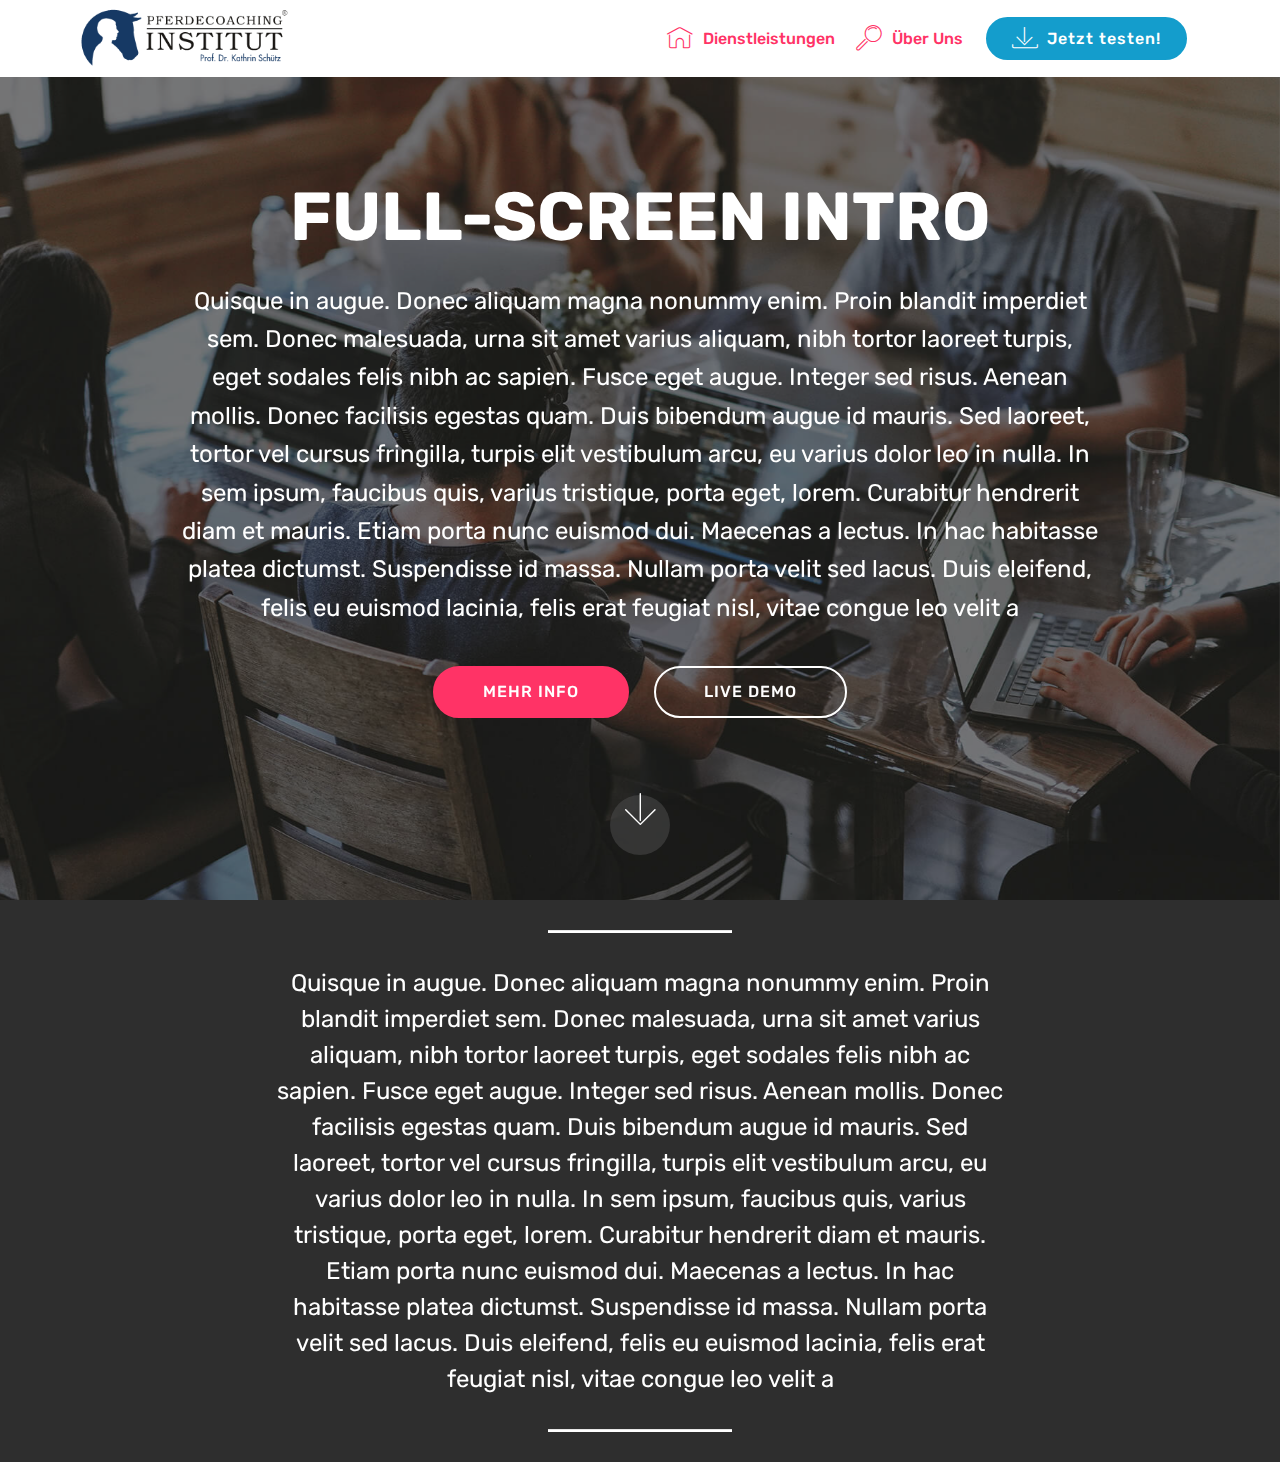
==== commit 71d22bfc: "update" ====
--- a/index.html
+++ b/index.html
@@ -1,57 +1,132 @@
 <!DOCTYPE html>
-<html amp >
+<html  >
 <head>
-  <!-- Site made with Mobirise Website Builder v4.12.3, https://mobirise.com -->
+  <!-- Site made with Mobirise Website Builder v4.12.4, https://mobirise.com -->
   <meta charset="UTF-8">
   <meta http-equiv="X-UA-Compatible" content="IE=edge">
-  <meta name="generator" content="Mobirise v4.12.3, mobirise.com">
+  <meta name="generator" content="Mobirise v4.12.4, mobirise.com">
+  <meta name="twitter:card" content="summary_large_image"/>
+  <meta name="twitter:image:src" content="assets/images/index-meta.svg">
+  <meta property="og:image" content="assets/images/index-meta.svg">
+  <meta name="twitter:title" content="Mady">
   <meta name="viewport" content="width=device-width, initial-scale=1, minimum-scale=1">
-  <link rel="shortcut icon" href="assets/images/logo4.png" type="image/x-icon">
-  <meta name="description" content="">
-  <meta name="amp-script-src" content="">
+  <link rel="shortcut icon" href="assets/images/download.png" type="image/x-icon">
+  <meta name="description" content="Quisque in augue. Donec aliquam magna nonummy enim. Proin blandit imperdiet sem. Donec malesuada, urna sit amet varius aliquam, nibh tortor laoreet turpis, eget sodales felis nibh ac sapien. Fusce eget augue. Integer sed risus. Aenean mollis. Donec facilisis egestas quam. Duis bibendum augue id mauris. Sed laoreet, tortor vel cursus fringilla, turpis elit vestibulum arcu, eu varius dolor leo in nulla. In sem ipsum, faucibus quis, varius tristique, porta eget, lorem. Curabitur hendrerit diam et mauris. Etiam porta nunc euismod dui. Maecenas a lectus. In hac habitasse platea dictumst. Suspendisse id massa. Nullam porta velit sed lacus. Duis eleifend, felis eu euismod lacinia, felis erat feugiat nisl, vitae congue leo velit a">
   
-  <title>Home</title>
   
-<link rel="canonical" href="./">
- <style amp-boilerplate>body{-webkit-animation:-amp-start 8s steps(1,end) 0s 1 normal both;-moz-animation:-amp-start 8s steps(1,end) 0s 1 normal both;-ms-animation:-amp-start 8s steps(1,end) 0s 1 normal both;animation:-amp-start 8s steps(1,end) 0s 1 normal both}@-webkit-keyframes -amp-start{from{visibility:hidden}to{visibility:visible}}@-moz-keyframes -amp-start{from{visibility:hidden}to{visibility:visible}}@-ms-keyframes -amp-start{from{visibility:hidden}to{visibility:visible}}@-o-keyframes -amp-start{from{visibility:hidden}to{visibility:visible}}@keyframes -amp-start{from{visibility:hidden}to{visibility:visible}}</style>
-<noscript><style amp-boilerplate>body{-webkit-animation:none;-moz-animation:none;-ms-animation:none;animation:none}</style></noscript>
-<link href="https://fonts.googleapis.com/css?family=Roboto:100,100i,300,300i,400,400i,500,500i,700,700i,900,900i&display=swap" rel="stylesheet">
- 
- <style amp-custom> 
-div,span,h1,h2,h3,h4,h5,h6,p,blockquote,a,ol,ul,li,figcaption,textarea,input{font: inherit;}*{-webkit-box-sizing: border-box;box-sizing: border-box;outline: none;}*:focus{outline: none;}body{position: relative;font-style: normal;line-height: 1;color: #3f485d;}section{background-color: #eeeeee;background-position: 50% 50%;background-repeat: no-repeat;background-size: cover;overflow: hidden;padding: 30px 0;}h1,h2,h3,h4,h5,h6{margin: 0;padding: 0;}p,li,blockquote{letter-spacing: 0.5px;line-height: 1.7;}ul,ol,blockquote,p{margin-bottom: 0;margin-top: 0;}a{cursor: pointer;}a,a:hover{text-decoration: none;}a.mbr-iconfont:hover{text-decoration: none;}h1,h2,h3,h4,h5,h6,.display-1,.display-2,.display-4,.display-5,.display-7{word-break: break-word;word-wrap: break-word;}b,strong{font-weight: bold;}blockquote{padding: 10px 0 10px 20px;position: relative;border-left: 3px solid;}input:-webkit-autofill,input:-webkit-autofill:hover,input:-webkit-autofill:focus,input:-webkit-autofill:active{-webkit-transition-delay: 9999s;transition-delay: 9999s;-webkit-transition-property: background-color,color;-o-transition-property: background-color,color;transition-property: background-color,color;}html,body{height: auto;min-height: 100vh;}.mbr-section-title{margin: 0;padding: 0;font-style: normal;line-height: 1.2;width: 100%;}.mbr-section-subtitle{line-height: 1.3;width: 100%;}.mbr-text{font-style: normal;line-height: 1.6;width: 100%;}.mbr-white{color: #ffffff;}.mbr-black{color: #000000;}.align-left{text-align: left;}.align-left .list-item{justify-content: flex-start;}.align-center{text-align: center;}.align-center .list-item{justify-content: center;}.align-right{text-align: right;}.align-right .list-item{justify-content: flex-end;}@media (max-width: 767px){.align-left,.align-center,.align-right{text-align: center;}.align-left .list-item,.align-center .list-item,.align-right .list-item{justify-content: center;}}.mbr-light{font-weight: 300;}.mbr-regular{font-weight: 400;}.mbr-semibold{font-weight: 500;}.mbr-bold{font-weight: 700;}.icons-list a{margin: 0 1rem 0 0;}.icons-list a:last-child{margin: 0;}.mbr-figure{align-self: center;}.hidden{visibility: hidden;}.super-hide{display: none;}.inactive{-webkit-user-select: none;-moz-user-select: none;-ms-user-select: none;user-select: none;pointer-events: none;-webkit-user-drag: none;user-drag: none;}.mbr-overlay{position: absolute;bottom: 0;left: 0;right: 0;top: 0;z-index: 0;}.map-placeholder{display: none;}.google-map,.google-map iframe{position: relative;width: 100%;height: 400px;}amp-img{width: 100%;}amp-img img{max-height: 100%;max-width: 100%;}img.mbr-temp{width: 100%;}.rounded{border-radius: 50%;}.is-builder .nodisplay + img[async],.is-builder .nodisplay + img[decoding="async"],.is-builder amp-img > a + img[async],.is-builder amp-img > a + img[decoding="async"]{display: none;}html:not(.is-builder) amp-img > a{position: absolute;top: 0;bottom: 0;left: 0;right: 0;z-index: 1;}.is-builder .temp-amp-sizer{position: absolute;}.is-builder amp-youtube .temp-amp-sizer,.is-builder amp-vimeo .temp-amp-sizer{position: static;}.mobirise-spinner{position: absolute;top: 50%;left: 40%;margin-left: 10%;-webkit-transform: translate3d(-50%,-50%,0);z-index: 4;}.mobirise-spinner em{width: 24px;height: 24px;background: #3ac;border-radius: 100%;display: inline-block;-webkit-animation: slide 1s infinite;}.mobirise-spinner em:nth-child(1){-webkit-animation-delay: 0.1s;}.mobirise-spinner em:nth-child(2){-webkit-animation-delay: 0.2s;}.mobirise-spinner em:nth-child(3){-webkit-animation-delay: 0.3s;}@-moz-keyframes slide{0%{-webkit-transform: scale(1);}50%{opacity: 0.3;-webkit-transform: scale(2);}100%{-webkit-transform: scale(1);}}@-webkit-keyframes slide{0%{-webkit-transform: scale(1);}50%{opacity: 0.3;-webkit-transform: scale(2);}100%{-webkit-transform: scale(1);}}@-o-keyframes slide{0%{-webkit-transform: scale(1);}50%{opacity: 0.3;-webkit-transform: scale(2);}100%{-webkit-transform: scale(1);}}@keyframes slide{0%{-webkit-transform: scale(1);}50%{opacity: 0.3;-webkit-transform: scale(2);}100%{-webkit-transform: scale(1);}}.mobirise-loader .amp-active > div{display: none;}.mbr-flex{display: flex;}.flex-wrap{flex-wrap: wrap;}.mbr-jc-s{justify-content: flex-start;}.mbr-jc-c{justify-content: center;}.mbr-jc-e{justify-content: flex-end;}.mbr-row-reverse{flex-direction: row-reverse;}.mbr-column{flex-direction: column;}amp-img,img{height: 100%;width: 100%;}.hidden-slide{display: none;}.visible-slide{display: flex;}.iconfont-wrapper{display: inline-block;}section,.container,.container-fluid{position: relative;word-wrap: break-word;}.mbr-fullscreen .mbr-overlay{min-height: 100vh;}.mbr-fullscreen{display: flex;align-items: center;height: 100vh;min-height: 100vh;padding: 3rem 0;}.container{padding: 0 1rem;width: 100%;margin-right: auto;margin-left: auto;}@media (max-width: 767px){.container{max-width: 540px;}} @media (min-width: 768px){.container{max-width: 720px;}} @media (min-width: 992px){.container{max-width: 960px;}} @media (min-width: 1200px){.container{max-width: 1140px;}}.container-fluid{width: 100%;padding: 0 1rem;}.btn{position: relative;font-weight: 400;margin: 0.4rem 0.5rem;border: 2px solid;font-style: normal;white-space: normal;transition: all 0.3s ease-in-out,box-shadow 2s ease-in-out,-webkit-box-shadow 2s ease-in-out;display: inline-flex;align-items: center;justify-content: center;word-break: break-word;line-height: 1;letter-spacing: 2px;}.btn-form{padding: 1rem 2rem;}.btn-form:hover{cursor: pointer;}.btn{padding: 1rem 2rem;border-radius: 0px;}.btn-sm{padding: 0.6rem 0.8rem;border-radius: 0px;}.btn-md{padding: 1rem 2rem;border-radius: 0px;}.btn-lg{padding: 1.2rem 3.2rem;border-radius: 0px;}form .btn,form .mbr-section-btn{margin: 0;}.note-popover .btn:after{display: none;}.mbr-section-btn{margin: 0 -0.25rem;font-size: 0;}nav .mbr-section-btn{margin-left: 0rem;margin-right: 0rem;}.btn .mbr-iconfont,.btn.btn-md .mbr-iconfont{cursor: pointer;margin: 0 0.8rem 0 0;}.btn-sm .mbr-iconfont{margin: 0 0.5rem 0 0;}[type="submit"]{-webkit-appearance: none;}section.menu{min-height: 70px;}.menu-container{display: flex;-webkit-box-pack: justify;-ms-flex-pack: justify;justify-content: space-between;align-items: center;min-height: 70px;}@media (max-width: 991px){.menu-container{max-width: 100%;padding: 0.5rem 1rem;}} @media (max-width: 767px){.menu-container{padding: 0.5rem 1rem;}}.navbar{z-index: 100;width: 100%;}.navbar-fixed-top{position: fixed;top: 0;}.navbar-brand{display: flex;align-items: center;word-break: break-word;z-index: 1;}.navbar-logo{margin: 0 0.8rem 0 0;}@media (max-width: 767px){.navbar-logo amp-img{max-height: 35px;max-width: 35px;}}.navbar-caption-wrap{display: flex;}.navbar .navbar-collapse{display: flex;-ms-flex-preferred-size: auto;flex-basis: auto;align-items: center;justify-content: flex-end;}@media (max-width: 991px){.navbar .navbar-collapse{display: none;position: absolute;top: 0;right: 0;height: 100vh;padding: 70px 2rem 1rem;z-index: 1;}}@media (max-width: 991px){.navbar.opened .navbar-collapse.show,.navbar.opened .navbar-collapse.collapsing{display: block;}.is-builder .navbar-collapse{position: fixed;}}.navbar-nav{list-style-type: none;display: flex;flex-wrap: wrap;padding-left: 0;min-width: 10rem;}@media (max-width: 991px){.navbar-nav{flex-direction: column;}} .navbar-nav .mbr-iconfont{margin: 0 0.2rem 0 0;}.nav-item{word-break: break-all;}.nav-link{display: flex;align-items: center;justify-content: center;}.nav-link,.navbar-caption{transition: all 0.2s;letter-spacing: 1px;}.nav-dropdown .dropdown-menu{min-width: 10rem;position: absolute;left: 0;padding: 1.25rem 0;}.nav-dropdown .dropdown-menu .dropdown-item{line-height: 2;display: flex;justify-content: center;align-items: center;padding: 0.25rem 1.5rem;white-space: nowrap;}.nav-dropdown .dropdown-menu .dropdown{position: relative;}.dropdown-menu .dropdown:hover > .dropdown-menu{opacity: 1;pointer-events: all;}.nav-dropdown .dropdown-submenu{top: 0;left: 100%;margin: 0;}.nav-item.dropdown{position: relative;}.nav-item.dropdown .dropdown-menu{opacity: 0;pointer-events: none;}.nav-item.dropdown:hover > .dropdown-menu{opacity: 1;pointer-events: all;}.link.dropdown-toggle:after{content: "";margin-left: 0.25rem;border-top: 0.35em solid;border-right: 0.35em solid transparent;border-left: 0.35em solid transparent;border-bottom: 0;}.navbar .dropdown.open > .dropdown-menu{display: block;}@media (max-width: 991px){.is-builder .nav-dropdown .dropdown-menu{position: relative;}.nav-dropdown .dropdown-submenu{left: 0;}.nav-dropdown .dropdown-menu .dropdown-item{padding: 0.25rem 1.5rem;margin: 0;justify-content: center;}.nav-dropdown .dropdown-menu .dropdown-item:after{right: auto;}.navbar.opened .dropdown-menu{top: 0;}.dropdown-toggle[data-toggle="dropdown-submenu"]:after{content: "";margin-left: 0.25rem;border-top: 0.35em solid;border-right: 0.35em solid transparent;border-left: 0.35em solid transparent;border-bottom: 0;top: 55%;}}.navbar-buttons{display: flex;flex-wrap: wrap;align-items: center;justify-content: center;}@media (max-width: 991px){.navbar-buttons{flex-direction: column;}}.menu-social-list{display: flex;align-items: center;justify-content: center;flex-wrap: wrap;}.menu-social-list a{margin: 0 0.5rem;}.menu-social-list a span{font-size: 1.5rem;}button.navbar-toggler{position: absolute;right: 20px;top: 25px;width: 31px;height: 20px;cursor: pointer;transition: all .2s;-ms-flex-item-align: center;-ms-grid-row-align: center;align-self: center;}.hamburger span{position: absolute;right: 0;width: 30px;height: 2px;border-right: 5px;}.hamburger span:nth-child(1){top: 0;transition: all .2s;}.hamburger span:nth-child(2){top: 8px;transition: all .15s;}.hamburger span:nth-child(3){top: 8px;transition: all .15s;}.hamburger span:nth-child(4){top: 16px;transition: all .2s;}nav.opened .navbar-toggler:not(.hide) .hamburger span:nth-child(4),nav.opened .navbar-toggler:not(.hide) .hamburger span:nth-child(1){top: 8px;width: 0;opacity: 0;right: 50%;transition: all .2s;}nav.opened .navbar-toggler:not(.hide) .hamburger span:nth-child(2){transform: rotate(-45deg);transition: all .25s;}nav.opened .navbar-toggler:not(.hide) .hamburger span:nth-child(3){transform: rotate(45deg);transition: all .25s;}.ampstart-btn.hamburger{position: absolute;top: 25px;right: 20px;margin-left: auto;height: 20px;width: 30px;background: none;border: none;cursor: pointer;z-index: 1000;}@media (min-width: 992px){.ampstart-btn,amp-sidebar{display: none;}.dropdown-menu .dropdown-toggle:after{content: "";border-bottom: 0.35em solid transparent;border-left: 0.35em solid;border-right: 0;border-top: 0.35em solid transparent;margin-left: 0.3rem;margin-top: -0.3077em;position: absolute;right: 1.1538em;top: 50%;}}.close-sidebar{width: 30px;height: 30px;position: relative;cursor: pointer;background-color: transparent;border: none;}.close-sidebar span{position: absolute;left: 0;width: 30px;height: 2px;border-right: 5px;top: 14px;}.close-sidebar span:nth-child(1){transform: rotate(-45deg);}.close-sidebar span:nth-child(2){transform: rotate(45deg);}.builder-sidebar{position: relative;height: 100vh;min-width: 10rem;z-index: 1030;padding: 1rem 2rem;max-width: 20rem;}.builder-sidebar .dropdown:hover > .dropdown-menu{position: relative;text-align: center;}section.sidebar-open:before{content: '';position: fixed;top: 0;bottom: 0;right: 0;left: 0;background-color: rgba(0,0,0,0.2);z-index: 1040;}.is-builder section.horizontal-menu .ampstart-btn{display: none;}.is-builder section.horizontal-menu .dropdown-menu{z-index: auto;opacity: 1;pointer-events: auto;}.is-builder .menu{overflow: visible;}#sidebar{background-color: transparent;}.card-title{margin: 0;}.card{position: relative;background-color: transparent;border: none;border-radius: 0;width: 100%;padding: 0 1rem;}@media (max-width: 767px){.card:not(.last-child){padding-bottom: 30px;}} .card .card-img{width: auto;border-radius: 0;}.card .card-wrapper{height: 100%;}@media (max-width: 767px){.card .card-wrapper{flex-direction: column;}} .card img{height: 100%;-o-object-fit: cover;object-fit: cover;-o-object-position: center;object-position: center;}.card-inner,.items-list{display: flex;flex-direction: column;}.items-list{list-style-type: none;padding: 0;}.items-list .list-item{padding: 1rem 2rem;}.card-head{padding: 1.5rem 2rem;}.card-price-wrap{padding: 1rem 2rem;}.card-button{padding: 1rem;margin: 0;}.timeline-wrap{position: relative;}.timeline-wrap .iconBackground{position: absolute;left: 50%;width: 20px;height: 20px;line-height: 30px;text-align: center;border-radius: 50%;font-size: 30px;display: inline-block;background-color: #000000;top: 20px;margin: 0 0 0 -10px;}@media (max-width: 767px){.timeline-wrap .iconBackground{left: 0;}}.separline{position: relative;}@media (max-width: 767px){.separline:not(.last-child){padding-bottom: 2rem;}} .separline:before{position: absolute;content: "";width: 2px;background-color: #000000;left: calc(50% - 1px);height: calc(100% - 20px);top: 40px;}@media (max-width: 767px){.separline:before{left: 0;}}.gallery-img-wrap{position: relative;height: 100%;}.gallery-img-wrap:hover{cursor: pointer;}.gallery-img-wrap:hover .icon-wrap,.gallery-img-wrap:hover .caption-on-hover{opacity: 1;}.gallery-img-wrap:hover:after{opacity: .5;}.gallery-img-wrap amp-img{height: 100%;}.gallery-img-wrap:after{content: "";position: absolute;top: 0;bottom: 0;left: 0;right: 0;background: #000;opacity: 0;transition: opacity 0.2s;pointer-events: none;}.gallery-img-wrap .icon-wrap,.gallery-img-wrap .img-caption{z-index: 3;pointer-events: none;position: absolute;}.gallery-img-wrap .icon-wrap,.gallery-img-wrap .caption-on-hover{opacity: 0;transition: opacity 0.2s;}.gallery-img-wrap .icon-wrap{left: 50%;top: 50%;transform: translate(-50%,-50%);background-color: #fff;padding: .5rem;border-radius: 50%;}.gallery-img-wrap .amp-iconfont{color: #000;font-size: 1rem;width: 1rem;display: block;}.gallery-img-wrap .img-caption{left: 0;right: 0;}.gallery-img-wrap .img-caption.caption-top{top: 0;}.gallery-img-wrap .img-caption.caption-bottom{bottom: 0;}.gallery-img-wrap .img-caption:not(.caption-on-hover):after{content: "";position: absolute;top: 0;left: 0;right: 0;height: 100%;transition: opacity 0.2s;z-index: -1;pointer-events: none;}@media (max-width: 767px){.gallery-img-wrap:after,.gallery-img-wrap:hover:after,.gallery-img-wrap .icon-wrap{display: none;}.gallery-img-wrap .caption-on-hover{opacity: 1;}}.is-builder .gallery-img-wrap .icon-wrap,.is-builder .gallery-img-wrap .img-caption > *{pointer-events: all;}.amp-carousel-button,.dots-wrapper .dots span{transition: all 0.4s;cursor: pointer;outline: none;}.amp-carousel-button{width: 50px;height: 50px;border-radius: 50%;}.dots-wrapper .dots{display: inline-block;margin: 4px 8px;}.dots-wrapper .dots span{display: block;border-radius: 12px;height: 24px;width: 24px;background-color: #ffffff;border: 10px solid #cccccc;opacity: 0.5;}.dots-wrapper .dots span.current{width: 40px;}.dots-wrapper .dots span:hover,.dots-wrapper .dots span.current{opacity: 1;}.amp-carousel-button-next:after{right: 1rem;}.amp-carousel-button-prev:after{left: 1rem;}button.btn-img{cursor: pointer;}.is-builder .preview button.btn-img{opacity: 0.5;position: relative;pointer-events: none;}amp-image-lightbox,.lightbox{background: rgba(0,0,0,0.8);display: flex;flex-wrap: wrap;align-items: center;justify-content: center;width: 100%;height: 100%;overflow: auto;}amp-image-lightbox a.control,.lightbox a.control{position: absolute;cursor: default;top: 0;right: 0;}amp-image-lightbox .close,.lightbox .close{background: none;border: none;position: absolute;top: 16px;right: 16px;height: 32px;width: 32px;cursor: pointer;z-index: 1000;}amp-image-lightbox .close:before,amp-image-lightbox .close:after,.lightbox .close:before,.lightbox .close:after{position: absolute;top: 0;right: 16px;content: ' ';height: 32px;width: 2px;background-color: #fff;}amp-image-lightbox .close:before,.lightbox .close:before{transform: rotate(45deg);}amp-image-lightbox .close:after,.lightbox .close:after{transform: rotate(-45deg);}amp-image-lightbox .video-block,.lightbox .video-block{width: 100%;}div[submit-success] > *,div[submit-error] > *{padding: 15px;margin-bottom: 1rem;}.form-block{z-index: 1;background-color: transparent;padding: 30px;position: relative;overflow: hidden;}.form-block .mbr-overlay{z-index: -1;}@media (max-width: 991px){.form-block{padding: 15px;}}form input,form textarea,form select{padding: 15px 0.5rem;line-height: 1.45;width: 100%;background: #ffffff;border-width: 1px;border-style: solid;border-color: #767676;border-radius: 0;color: #000000;}form input[type="checkbox"],form input[type="radio"]{border: none;background: none;width: auto;}form .field{padding-bottom: 0.5rem;padding-top: 0.5rem;}form textarea.field-input{height: 200px;}form .fieldset{display: flex;justify-content: center;flex-wrap: wrap;align-items: center;}textarea[type="hidden"]{display: none;}.form-check{margin-bottom: 0;}.form-check-label{padding-left: 0;}.form-check-input{position: relative;margin: 4px;}.form-check-inline{display: inline-flex;align-items: center;padding-left: 0;margin-right: .75rem;}.mbr-row,.mbr-form-row{display: -webkit-box;display: -ms-flexbox;display: flex;-ms-flex-wrap: wrap;flex-wrap: wrap;margin-left: -1rem;margin-right: -1rem;}.mbr-form-row{margin-left: -0.5rem;margin-right: -0.5rem;}.mbr-form-row > [class*="mbr-col"]{padding-left: 0.5rem;padding-right: 0.5rem;}@media (max-width: 767px){.mbr-col,.mbr-col-auto{padding-right: 1rem;padding-left: 1rem;}.mbr-col-sm-12{-ms-flex: 0 0 100%;-webkit-box-flex: 0;flex: 0 0 100%;max-width: 100%;padding-right: 1rem;padding-left: 1rem;}}@media (min-width: 768px){.mbr-col,.mbr-col-auto{padding-right: 1rem;padding-left: 1rem;}.mbr-col-md-2{-ms-flex: 0 0 16.6666666667%;-webkit-box-flex: 0;flex: 0 0 16.6666666667%;max-width: 16.6666666667%;padding-right: 1rem;padding-left: 1rem;}.mbr-col-md-3{-ms-flex: 0 0 25%;-webkit-box-flex: 0;flex: 0 0 25%;max-width: 25%;padding-right: 1rem;padding-left: 1rem;}.mbr-col-md-4{-ms-flex: 0 0 33.3333333333%;-webkit-box-flex: 0;flex: 0 0 33.3333333333%;max-width: 33.3333333333%;padding-right: 1rem;padding-left: 1rem;}.mbr-col-md-5{-ms-flex: 0 0 41.6666666667%;-webkit-box-flex: 0;flex: 0 0 41.6666666667%;max-width: 41.6666666667%;padding-right: 1rem;padding-left: 1rem;}.mbr-col-md-6{-ms-flex: 0 0 50%;-webkit-box-flex: 0;flex: 0 0 50%;max-width: 50%;padding-right: 1rem;padding-left: 1rem;}.mbr-col-md-7{-ms-flex: 0 0 58.3333333333%;-webkit-box-flex: 0;flex: 0 0 58.3333333333%;max-width: 58.3333333333%;padding-right: 1rem;padding-left: 1rem;}.mbr-col-md-8{-ms-flex: 0 0 66.6666666667%;-webkit-box-flex: 0;flex: 0 0 66.6666666667%;max-width: 66.6666666667%;padding-right: 1rem;padding-left: 1rem;}.mbr-col-md-10{-ms-flex: 0 0 83.3333333333%;-webkit-box-flex: 0;flex: 0 0 83.3333333333%;max-width: 83.3333333333%;padding-right: 1rem;padding-left: 1rem;}.mbr-col-md-12{-ms-flex: 0 0 100%;-webkit-box-flex: 0;flex: 0 0 100%;max-width: 100%;padding-right: 1rem;padding-left: 1rem;}}.mbr-col{-ms-flex: 1 1 auto;-webkit-box-flex: 1;flex: 1 1 auto;max-width: 100%;}.mbr-col-auto{-ms-flex: 0 0 auto;flex: 0 0 auto;width: auto;}@media (min-width: 992px){.mbr-col,.mbr-col-auto{padding-right: 1rem;padding-left: 1rem;}.mbr-col-lg-2{-ms-flex: 0 0 16.6666666667%;-webkit-box-flex: 0;flex: 0 0 16.6666666667%;max-width: 16.6666666667%;padding-right: 1rem;padding-left: 1rem;}.mbr-col-lg-3{-ms-flex: 0 0 25%;-webkit-box-flex: 0;flex: 0 0 25%;max-width: 25%;padding-right: 1rem;padding-left: 1rem;}.mbr-col-lg-4{-ms-flex: 0 0 33.3333333333%;-webkit-box-flex: 0;flex: 0 0 33.3333333333%;max-width: 33.3333333333%;padding-right: 1rem;padding-left: 1rem;}.mbr-col-lg-5{-ms-flex: 0 0 41.6666666667%;-webkit-box-flex: 0;flex: 0 0 41.6666666667%;max-width: 41.6666666667%;padding-right: 1rem;padding-left: 1rem;}.mbr-col-lg-6{-ms-flex: 0 0 50%;-webkit-box-flex: 0;flex: 0 0 50%;max-width: 50%;padding-right: 1rem;padding-left: 1rem;}.mbr-col-lg-7{-ms-flex: 0 0 58.3333333333%;-webkit-box-flex: 0;flex: 0 0 58.3333333333%;max-width: 58.3333333333%;padding-right: 1rem;padding-left: 1rem;}.mbr-col-lg-8{-ms-flex: 0 0 66.6666666667%;-webkit-box-flex: 0;flex: 0 0 66.6666666667%;max-width: 66.6666666667%;padding-right: 1rem;padding-left: 1rem;}.mbr-col-lg-9{-ms-flex: 0 0 75%;-webkit-box-flex: 0;flex: 0 0 75%;max-width: 75%;padding-right: 1rem;padding-left: 1rem;}.mbr-col-lg-10{-ms-flex: 0 0 83.3333333333%;-webkit-box-flex: 0;flex: 0 0 83.3333333333%;max-width: 83.3333333333%;padding-right: 1rem;padding-left: 1rem;}.mbr-col-lg-12{-ms-flex: 0 0 100%;-webkit-box-flex: 0;flex: 0 0 100%;max-width: 100%;padding-right: 1rem;padding-left: 1rem;}}@media (min-width: 992px){.lg-pb{padding-bottom: 3rem;}}@media (max-width: 991px){.md-pb{padding-bottom: 3rem;}}.mbr-pt-1,.mbr-py-1{padding-top: 10px;}.mbr-pb-1,.mbr-py-1{padding-bottom: 10px;}.mbr-px-1{padding-left: 10px;padding-right: 10px;}.mbr-p-1{padding: 10px;}.mbr-pt-2,.mbr-py-2{padding-top: 1rem;}.mbr-pb-2,.mbr-py-2{padding-bottom: 1rem;}.mbr-px-2{padding-left: 1rem;padding-right: 1rem;}.mbr-p-2{padding: 1rem;}.mbr-pt-3,.mbr-py-3{padding-top: 25px;}.mbr-pb-3,.mbr-py-3{padding-bottom: 25px;}.mbr-px-3{padding-left: 25px;padding-right: 25px;}.mbr-p-3{padding: 25px;}.mbr-pt-4,.mbr-py-4{padding-top: 2rem;}.mbr-pb-4,.mbr-py-4{padding-bottom: 2rem;}.mbr-px-4{padding-left: 2rem;padding-right: 2rem;}.mbr-p-4{padding: 2rem;}.mbr-pt-5,.mbr-py-5{padding-top: 3rem;}.mbr-pb-5,.mbr-py-5{padding-bottom: 3rem;}.mbr-px-5{padding-left: 3rem;padding-right: 3rem;}.mbr-p-5{padding: 3rem;}@media (max-width: 991px){.mbr-py-4,.mbr-py-5{padding-top: 1rem;padding-bottom: 1rem;}.mbr-px-4,.mbr-px-5{padding-left: 1rem;padding-right: 1rem;}.mbr-p-3,.mbr-p-4,.mbr-p-5{padding: 1rem;}}.mbr-ml-auto{margin-left: auto;}.mbr-mr-auto{margin-right: auto;}.mbr-m-auto{margin: auto;}#scrollToTopMarker{position: absolute;width: 0px;height: 0px;top: 300px;}#scrollToTopButton{position: fixed;bottom: 25px;right: 25px;opacity: .4;z-index: 5000;font-size: 32px;height: 60px;width: 60px;border: none;border-radius: 3px;cursor: pointer;}#scrollToTopButton:focus{outline: none;}#scrollToTopButton a:before{content: '';position: absolute;height: 40%;top: 36%;width: 2px;left: calc(50% - 1px);}#scrollToTopButton a:after{content: '';position: absolute;border-top: 2px solid;border-right: 2px solid;width: 40%;height: 40%;left: calc(30% - 1px);bottom: 30%;transform: rotate(-45deg);}.is-builder #scrollToTopButton a:after{left: 30%;}a{font-style: normal;font-weight: 400;}@media (max-width: 767px){.mbr-section-btn,.mbr-section-title{text-align: center;}}
-body{font-family: Roboto;}blockquote{border-color: #4ea2e3;}div[submit-success] > *{background: #0dcd7b;color: #000000;}div[submit-error] > *{background: #a0a0a0;color: #ffffff;}.display-1{font-family: 'Roboto',sans-serif;font-size: 4.5rem;}.display-2{font-family: 'Roboto',sans-serif;font-size: 2.2rem;}.display-4{font-family: 'Roboto',sans-serif;font-size: 0.9rem;}.display-5{font-family: 'Roboto',sans-serif;font-size: 1.8rem;}.display-7{font-family: 'Roboto',sans-serif;font-size: 1.1rem;}.display-1 .mbr-iconfont-btn{font-size: 4.5rem;width: 4.5rem;}.display-2 .mbr-iconfont-btn{font-size: 2.2rem;width: 2.2rem;}.display-4 .mbr-iconfont-btn{font-size: 0.9rem;width: 0.9rem;}.display-5 .mbr-iconfont-btn{font-size: 1.8rem;width: 1.8rem;}.display-7 .mbr-iconfont-btn{font-size: 1.1rem;width: 1.1rem;}@media (max-width: 768px){.display-1{font-size: 3.6rem;font-size: calc( 2.225rem + (4.5 - 2.225) * ((100vw - 20rem) / (48 - 20)));line-height: calc( 1.4 * (2.225rem + (4.5 - 2.225) * ((100vw - 20rem) / (48 - 20))));}.display-2{font-size: 1.76rem;font-size: calc( 1.42rem + (2.2 - 1.42) * ((100vw - 20rem) / (48 - 20)));line-height: calc( 1.4 * (1.42rem + (2.2 - 1.42) * ((100vw - 20rem) / (48 - 20))));}.display-4{font-size: 0.72rem;font-size: calc( 0.965rem + (0.9 - 0.965) * ((100vw - 20rem) / (48 - 20)));line-height: calc( 1.4 * (0.965rem + (0.9 - 0.965) * ((100vw - 20rem) / (48 - 20))));}.display-5{font-size: 1.44rem;font-size: calc( 1.28rem + (1.8 - 1.28) * ((100vw - 20rem) / (48 - 20)));line-height: calc( 1.4 * (1.28rem + (1.8 - 1.28) * ((100vw - 20rem) / (48 - 20))));}}.bg-primary{background-color: #4ea2e3;}.bg-success{background-color: #0dcd7b;}.bg-info{background-color: #8282e7;}.bg-warning{background-color: #767676;}.bg-danger{background-color: #a0a0a0;}.btn-primary,.btn-primary:active,.btn-primary.active{background-color: #4ea2e3;border-color: #4ea2e3;color: #ffffff;}.btn-primary:hover,.btn-primary:focus,.btn-primary.focus{color: #ffffff;background-color: #1f7dc5;border-color: #1f7dc5;}.btn-primary.disabled,.btn-primary:disabled{color: #ffffff;background-color: #1f7dc5;border-color: #1f7dc5;}.btn-secondary,.btn-secondary:active,.btn-secondary.active{background-color: #4addff;border-color: #4addff;color: #003c4a;}.btn-secondary:hover,.btn-secondary:focus,.btn-secondary.focus{color: #003c4a;background-color: #00cdfd;border-color: #00cdfd;}.btn-secondary.disabled,.btn-secondary:disabled{color: #003c4a;background-color: #00cdfd;border-color: #00cdfd;}.btn-info,.btn-info:active,.btn-info.active{background-color: #8282e7;border-color: #8282e7;color: #ffffff;}.btn-info:hover,.btn-info:focus,.btn-info.focus{color: #ffffff;background-color: #4242db;border-color: #4242db;}.btn-info.disabled,.btn-info:disabled{color: #ffffff;background-color: #4242db;border-color: #4242db;}.btn-success,.btn-success:active,.btn-success.active{background-color: #0dcd7b;border-color: #0dcd7b;color: #ffffff;}.btn-success:hover,.btn-success:focus,.btn-success.focus{color: #ffffff;background-color: #088550;border-color: #088550;}.btn-success.disabled,.btn-success:disabled{color: #ffffff;background-color: #088550;border-color: #088550;}.btn-warning,.btn-warning:active,.btn-warning.active{background-color: #767676;border-color: #767676;color: #ffffff;}.btn-warning:hover,.btn-warning:focus,.btn-warning.focus{color: #ffffff;background-color: #505050;border-color: #505050;}.btn-warning.disabled,.btn-warning:disabled{color: #ffffff;background-color: #505050;border-color: #505050;}.btn-danger,.btn-danger:active,.btn-danger.active{background-color: #a0a0a0;border-color: #a0a0a0;color: #ffffff;}.btn-danger:hover,.btn-danger:focus,.btn-danger.focus{color: #ffffff;background-color: #7a7a7a;border-color: #7a7a7a;}.btn-danger.disabled,.btn-danger:disabled{color: #ffffff;background-color: #7a7a7a;border-color: #7a7a7a;}.btn-black,.btn-black:active,.btn-black.active{background-color: #333333;border-color: #333333;color: #ffffff;}.btn-black:hover,.btn-black:focus,.btn-black.focus{color: #ffffff;background-color: #0d0d0d;border-color: #0d0d0d;}.btn-black.disabled,.btn-black:disabled{color: #ffffff;background-color: #0d0d0d;border-color: #0d0d0d;}.btn-white,.btn-white:active,.btn-white.active{background-color: #ffffff;border-color: #ffffff;color: #808080;}.btn-white:hover,.btn-white:focus,.btn-white.focus{color: #808080;background-color: #d9d9d9;border-color: #d9d9d9;}.btn-white.disabled,.btn-white:disabled{color: #808080;background-color: #d9d9d9;border-color: #d9d9d9;}.btn-white,.btn-white:active,.btn-white.active{color: #333333;}.btn-white:hover,.btn-white:focus,.btn-white.focus{color: #333333;}.btn-white.disabled,.btn-white:disabled{color: #333333;}.btn-primary-outline,.btn-primary-outline:active,.btn-primary-outline.active{background: none;border-color: #1c6faf;color: #1c6faf;}.btn-primary-outline:hover,.btn-primary-outline:focus,.btn-primary-outline.focus{color: #ffffff;background-color: #4ea2e3;border-color: #4ea2e3;}.btn-primary-outline.disabled,.btn-primary-outline:disabled{color: #ffffff;background-color: #4ea2e3;border-color: #4ea2e3;}.btn-secondary-outline,.btn-secondary-outline:active,.btn-secondary-outline.active{background: none;border-color: #00b8e3;color: #00b8e3;}.btn-secondary-outline:hover,.btn-secondary-outline:focus,.btn-secondary-outline.focus{color: #003c4a;background-color: #4addff;border-color: #4addff;}.btn-secondary-outline.disabled,.btn-secondary-outline:disabled{color: #003c4a;background-color: #4addff;border-color: #4addff;}.btn-info-outline,.btn-info-outline:active,.btn-info-outline.active{background: none;border-color: #2c2cd7;color: #2c2cd7;}.btn-info-outline:hover,.btn-info-outline:focus,.btn-info-outline.focus{color: #ffffff;background-color: #8282e7;border-color: #8282e7;}.btn-info-outline.disabled,.btn-info-outline:disabled{color: #ffffff;background-color: #8282e7;border-color: #8282e7;}.btn-success-outline,.btn-success-outline:active,.btn-success-outline.active{background: none;border-color: #076d41;color: #076d41;}.btn-success-outline:hover,.btn-success-outline:focus,.btn-success-outline.focus{color: #ffffff;background-color: #0dcd7b;border-color: #0dcd7b;}.btn-success-outline.disabled,.btn-success-outline:disabled{color: #ffffff;background-color: #0dcd7b;border-color: #0dcd7b;}.btn-warning-outline,.btn-warning-outline:active,.btn-warning-outline.active{background: none;border-color: #434343;color: #434343;}.btn-warning-outline:hover,.btn-warning-outline:focus,.btn-warning-outline.focus{color: #ffffff;background-color: #767676;border-color: #767676;}.btn-warning-outline.disabled,.btn-warning-outline:disabled{color: #ffffff;background-color: #767676;border-color: #767676;}.btn-danger-outline,.btn-danger-outline:active,.btn-danger-outline.active{background: none;border-color: #6d6d6d;color: #6d6d6d;}.btn-danger-outline:hover,.btn-danger-outline:focus,.btn-danger-outline.focus{color: #ffffff;background-color: #a0a0a0;border-color: #a0a0a0;}.btn-danger-outline.disabled,.btn-danger-outline:disabled{color: #ffffff;background-color: #a0a0a0;border-color: #a0a0a0;}.btn-black-outline,.btn-black-outline:active,.btn-black-outline.active{background: none;border-color: #000000;color: #000000;}.btn-black-outline:hover,.btn-black-outline:focus,.btn-black-outline.focus{color: #ffffff;background-color: #333333;border-color: #333333;}.btn-black-outline.disabled,.btn-black-outline:disabled{color: #ffffff;background-color: #333333;border-color: #333333;}.btn-white-outline,.btn-white-outline:active,.btn-white-outline.active{background: none;border-color: #ffffff;color: #ffffff;}.btn-white-outline:hover,.btn-white-outline:focus,.btn-white-outline.focus{color: #333333;background-color: #ffffff;border-color: #ffffff;}.text-primary{color: #4ea2e3;}.text-secondary{color: #4addff;}.text-success{color: #0dcd7b;}.text-info{color: #8282e7;}.text-warning{color: #767676;}.text-danger{color: #a0a0a0;}.text-white{color: #ffffff;}.text-black{color: #000000;}a.text-primary:hover,a.text-primary:focus{color: #1c6faf;}a.text-secondary:hover,a.text-secondary:focus{color: #00b8e3;}a.text-success:hover,a.text-success:focus{color: #076d41;}a.text-info:hover,a.text-info:focus{color: #2c2cd7;}a.text-warning:hover,a.text-warning:focus{color: #434343;}a.text-danger:hover,a.text-danger:focus{color: #6d6d6d;}a.text-white:hover,a.text-white:focus{color: #b3b3b3;}a.text-black:hover,a.text-black:focus{color: #4d4d4d;}.alert-success{background-color: #0dcd7b;}.alert-info{background-color: #8282e7;}.alert-warning{background-color: #767676;}.alert-danger{background-color: #a0a0a0;}a,a:hover{color: #4ea2e3;}.mbr-plan-header.bg-primary .mbr-plan-subtitle,.mbr-plan-header.bg-primary .mbr-plan-price-desc{color: #feffff;}.mbr-plan-header.bg-success .mbr-plan-subtitle,.mbr-plan-header.bg-success .mbr-plan-price-desc{color: #acfad9;}.mbr-plan-header.bg-info .mbr-plan-subtitle,.mbr-plan-header.bg-info .mbr-plan-price-desc{color: #ffffff;}.mbr-plan-header.bg-warning .mbr-plan-subtitle,.mbr-plan-header.bg-warning .mbr-plan-price-desc{color: #b6b6b6;}.mbr-plan-header.bg-danger .mbr-plan-subtitle,.mbr-plan-header.bg-danger .mbr-plan-price-desc{color: #e0e0e0;}.mobirise-spinner em:nth-child(1){background: #4ea2e3;}.mobirise-spinner em:nth-child(2){background: #4addff;}.mobirise-spinner em:nth-child(3){background: #0dcd7b;}#scrollToTopMarker{display: none;}#scrollToTopButton{background-color: #4ea2e3;}#scrollToTopButton a:before{background: #ffffff;}#scrollToTopButton a:after{border-top-color: #ffffff;border-right-color: #ffffff;}.cid-s9ypBY2ssu{background-image: url("assets/images/emmy-2000x1127.jpg");}.cid-s9ypBY2ssu .mbr-section-title{color: #ffffff;}.cid-s9ypBY2ssu .mbr-section-subtitle,.cid-s9ypBY2ssu .mbr-section-btn{color: #ffffff;}.cid-sa0dBEeFxb{background-image: url("assets/images/ohne-titel-1920x1080.jpg");}
-.engine{position: absolute;text-indent: -2400px;text-align: center;padding: 0;top: 0;left: -2400px;}[class*="-iconfont"]{display: inline-flex;}</style>
- 
-  <script async  src="https://cdn.ampproject.org/v0.js"></script>
-  <script async custom-element="amp-analytics" src="https://cdn.ampproject.org/v0/amp-analytics-0.1.js"></script>
+  <title>Mady</title>
+  <link rel="stylesheet" href="assets/web/assets/mobirise-icons/mobirise-icons.css">
+  <link rel="stylesheet" href="assets/bootstrap/css/bootstrap.min.css">
+  <link rel="stylesheet" href="assets/bootstrap/css/bootstrap-grid.min.css">
+  <link rel="stylesheet" href="assets/bootstrap/css/bootstrap-reboot.min.css">
+  <link rel="stylesheet" href="assets/tether/tether.min.css">
+  <link rel="stylesheet" href="assets/dropdown/css/style.css">
+  <link rel="stylesheet" href="assets/theme/css/style.css">
+  <link rel="preload" as="style" href="assets/mobirise/css/mbr-additional.css"><link rel="stylesheet" href="assets/mobirise/css/mbr-additional.css" type="text/css">
+  
   
   
 </head>
 <body>
-  <section class="header4 cid-s9ypBY2ssu mbr-fullscreen" id="header4-0">
+  <section class="menu cid-sqqgJ132zG" once="menu" id="menu1-0">
 
     
 
-    <div class="container">
-        <h1 class="mbr-fonts-style mbr-section-title align-left mbr-black mbr-bold mbr-pt-1 mbr-pb-3 display-1">
-            Madeleine Mysliwietz</h1>
-        <h2 class="mbr-fonts-style mbr-section-subtitle align-left mbr-black mbr-light mbr-pb-2 display-2">Emmy</h2>
-        
+    <nav class="navbar navbar-expand beta-menu navbar-dropdown align-items-center navbar-fixed-top navbar-toggleable-sm">
+        <button class="navbar-toggler navbar-toggler-right" type="button" data-toggle="collapse" data-target="#navbarSupportedContent" aria-controls="navbarSupportedContent" aria-expanded="false" aria-label="Toggle navigation">
+            <div class="hamburger">
+                <span></span>
+                <span></span>
+                <span></span>
+                <span></span>
+            </div>
+        </button>
+        <div class="menu-logo">
+            <div class="navbar-brand">
+                <span class="navbar-logo">
+                    <a href="https://mobirise.co">
+                         <img src="assets/images/download.png" alt="Mobirise" title="" style="height: 3.8rem;">
+                    </a>
+                </span>
+                <span class="navbar-caption-wrap">
+                    <a class="navbar-caption text-white display-4" href="https://mobirise.co">
+                        MOBIRISE
+                    </a>
+                </span>
+            </div>
+        </div>
+        <div class="collapse navbar-collapse" id="navbarSupportedContent">
+            <ul class="navbar-nav nav-dropdown" data-app-modern-menu="true"><li class="nav-item">
+                    <a class="nav-link link text-secondary display-4" href="index.html#top">
+                        <span class="mbri-home mbr-iconfont mbr-iconfont-btn"></span>
+                        Dienstleistungen
+                    </a>
+                </li>
+                <li class="nav-item">
+                    <a class="nav-link link text-secondary display-4" href="index.html#bottom">
+                        <span class="mbri-search mbr-iconfont mbr-iconfont-btn"></span>
+                        Über Uns
+                    </a>
+                </li></ul>
+            <div class="navbar-buttons mbr-section-btn"><a class="btn btn-sm btn-primary display-4" href="index.html#header2-1">
+                    <span class="mbri-save mbr-iconfont mbr-iconfont-btn "></span>
+                    Jetzt testen!
+                </a></div>
+        </div>
+    </nav>
+</section>
+
+<section class="engine"><a href="https://mobirise.info/s">bootstrap theme</a></section><section class="cid-sqqgJqFg9z mbr-fullscreen mbr-parallax-background" id="header2-1">
+
+    
+
+    <div class="mbr-overlay" style="opacity: 0.5; background-color: rgb(35, 35, 35);"></div>
+
+    <div class="container align-center">
+        <div class="row justify-content-md-center">
+            <div class="mbr-white col-md-10">
+                <h1 class="mbr-section-title mbr-bold pb-3 mbr-fonts-style display-1">
+                    FULL-SCREEN INTRO
+                </h1>
+                
+                <p class="mbr-text pb-3 mbr-fonts-style display-5">
+                    Quisque in augue. Donec aliquam magna nonummy enim. Proin blandit imperdiet sem. Donec malesuada, urna sit amet varius aliquam, nibh tortor laoreet turpis, eget sodales felis  nibh ac sapien. Fusce eget augue. Integer sed risus. Aenean mollis. Donec facilisis egestas quam. Duis bibendum augue  id mauris. Sed laoreet, tortor vel cursus fringilla, turpis elit vestibulum arcu, eu varius dolor leo in nulla. In sem ipsum, faucibus quis, varius tristique, porta eget, lorem. Curabitur hendrerit diam et mauris. Etiam porta nunc euismod dui. Maecenas a lectus. In hac habitasse platea dictumst. Suspendisse id massa. Nullam porta velit sed lacus. Duis eleifend, felis eu euismod lacinia, felis erat feugiat nisl, vitae congue leo velit a</p>
+                <div class="mbr-section-btn"><a class="btn btn-md btn-secondary display-4" href="index.html#content10-2">MEHR INFO</a>
+                    <a class="btn btn-md btn-white-outline display-4" href="index.html#bottom">LIVE DEMO</a></div>
+            </div>
+        </div>
+    </div>
+    <div class="mbr-arrow hidden-sm-down" aria-hidden="true">
+        <a href="#next">
+            <i class="mbri-down mbr-iconfont"></i>
+        </a>
     </div>
 </section>
 
-<section class="engine"><a href="https://mobirise.info/a">online web builder</a></section><section class="header4 cid-sa0dBEeFxb mbr-fullscreen" id="header4-7">
-
+<section class="mbr-section article content10 cid-sqqhg2RFGD" id="content10-2">
     
+     
 
     <div class="container">
-        
-        
-        
+        <div class="inner-container" style="width: 66%;">
+            <hr class="line" style="width: 25%;">
+            <div class="section-text align-center mbr-white mbr-fonts-style display-5">Quisque in augue. Donec aliquam magna nonummy enim. Proin blandit imperdiet sem. Donec malesuada, urna sit amet varius aliquam, nibh tortor laoreet turpis, eget sodales felis nibh ac sapien. Fusce eget augue. Integer sed risus. Aenean mollis. Donec facilisis egestas quam. Duis bibendum augue id mauris. Sed laoreet, tortor vel cursus fringilla, turpis elit vestibulum arcu, eu varius dolor leo in nulla. In sem ipsum, faucibus quis, varius tristique, porta eget, lorem. Curabitur hendrerit diam et mauris. Etiam porta nunc euismod dui. Maecenas a lectus. In hac habitasse platea dictumst. Suspendisse id massa. Nullam porta velit sed lacus. Duis eleifend, felis eu euismod lacinia, felis erat feugiat nisl, vitae congue leo velit a</div>
+            <hr class="line" style="width: 25%;">
+        </div>
     </div>
 </section>
 
 
+  <script src="assets/web/assets/jquery/jquery.min.js"></script>
+  <script src="assets/popper/popper.min.js"></script>
+  <script src="assets/bootstrap/js/bootstrap.min.js"></script>
+  <script src="assets/tether/tether.min.js"></script>
+  <script src="assets/smoothscroll/smooth-scroll.js"></script>
+  <script src="assets/dropdown/js/nav-dropdown.js"></script>
+  <script src="assets/dropdown/js/navbar-dropdown.js"></script>
+  <script src="assets/touchswipe/jquery.touch-swipe.min.js"></script>
+  <script src="assets/parallax/jarallax.min.js"></script>
+  <script src="assets/theme/js/script.js"></script>
   
   
 </body>
--- a/assets/web/assets/mobirise-icons/mobirise-icons.css
+++ b/assets/web/assets/mobirise-icons/mobirise-icons.css
@@ -0,0 +1,477 @@
+@font-face {
+  font-family: 'MobiriseIcons';
+  src:  url('mobirise-icons.eot?spat4u');
+  src:  url('mobirise-icons.eot?spat4u#iefix') format('embedded-opentype'),
+    url('mobirise-icons.ttf?spat4u') format('truetype'),
+    url('mobirise-icons.woff?spat4u') format('woff'),
+    url('mobirise-icons.svg?spat4u#MobiriseIcons') format('svg');
+  font-weight: normal;
+  font-style: normal;
+  font-display: swap;
+}
+
+[class^="mbri-"], [class*=" mbri-"] {
+  /* use !important to prevent issues with browser extensions that change fonts */
+  font-family: MobiriseIcons !important;
+  speak: none;
+  font-style: normal;
+  font-weight: normal;
+  font-variant: normal;
+  text-transform: none;
+  line-height: 1;
+
+  /* Better Font Rendering =========== */
+  -webkit-font-smoothing: antialiased;
+  -moz-osx-font-smoothing: grayscale;
+}
+
+.mbri-add-submenu:before {
+  content: "\e900";
+}
+.mbri-alert:before {
+  content: "\e901";
+}
+.mbri-align-center:before {
+  content: "\e902";
+}
+.mbri-align-justify:before {
+  content: "\e903";
+}
+.mbri-align-left:before {
+  content: "\e904";
+}
+.mbri-align-right:before {
+  content: "\e905";
+}
+.mbri-android:before {
+  content: "\e906";
+}
+.mbri-apple:before {
+  content: "\e907";
+}
+.mbri-arrow-down:before {
+  content: "\e908";
+}
+.mbri-arrow-next:before {
+  content: "\e909";
+}
+.mbri-arrow-prev:before {
+  content: "\e90a";
+}
+.mbri-arrow-up:before {
+  content: "\e90b";
+}
+.mbri-bold:before {
+  content: "\e90c";
+}
+.mbri-bookmark:before {
+  content: "\e90d";
+}
+.mbri-bootstrap:before {
+  content: "\e90e";
+}
+.mbri-briefcase:before {
+  content: "\e90f";
+}
+.mbri-browse:before {
+  content: "\e910";
+}
+.mbri-bulleted-list:before {
+  content: "\e911";
+}
+.mbri-calendar:before {
+  content: "\e912";
+}
+.mbri-camera:before {
+  content: "\e913";
+}
+.mbri-cart-add:before {
+  content: "\e914";
+}
+.mbri-cart-full:before {
+  content: "\e915";
+}
+.mbri-cash:before {
+  content: "\e916";
+}
+.mbri-change-style:before {
+  content: "\e917";
+}
+.mbri-chat:before {
+  content: "\e918";
+}
+.mbri-clock:before {
+  content: "\e919";
+}
+.mbri-close:before {
+  content: "\e91a";
+}
+.mbri-cloud:before {
+  content: "\e91b";
+}
+.mbri-code:before {
+  content: "\e91c";
+}
+.mbri-contact-form:before {
+  content: "\e91d";
+}
+.mbri-credit-card:before {
+  content: "\e91e";
+}
+.mbri-cursor-click:before {
+  content: "\e91f";
+}
+.mbri-cust-feedback:before {
+  content: "\e920";
+}
+.mbri-database:before {
+  content: "\e921";
+}
+.mbri-delivery:before {
+  content: "\e922";
+}
+.mbri-desktop:before {
+  content: "\e923";
+}
+.mbri-devices:before {
+  content: "\e924";
+}
+.mbri-down:before {
+  content: "\e925";
+}
+.mbri-download:before {
+  content: "\e989";
+}
+.mbri-drag-n-drop:before {
+  content: "\e927";
+}
+.mbri-drag-n-drop2:before {
+  content: "\e928";
+}
+.mbri-edit:before {
+  content: "\e929";
+}
+.mbri-edit2:before {
+  content: "\e92a";
+}
+.mbri-error:before {
+  content: "\e92b";
+}
+.mbri-extension:before {
+  content: "\e92c";
+}
+.mbri-features:before {
+  content: "\e92d";
+}
+.mbri-file:before {
+  content: "\e92e";
+}
+.mbri-flag:before {
+  content: "\e92f";
+}
+.mbri-folder:before {
+  content: "\e930";
+}
+.mbri-gift:before {
+  content: "\e931";
+}
+.mbri-github:before {
+  content: "\e932";
+}
+.mbri-globe:before {
+  content: "\e933";
+}
+.mbri-globe-2:before {
+  content: "\e934";
+}
+.mbri-growing-chart:before {
+  content: "\e935";
+}
+.mbri-hearth:before {
+  content: "\e936";
+}
+.mbri-help:before {
+  content: "\e937";
+}
+.mbri-home:before {
+  content: "\e938";
+}
+.mbri-hot-cup:before {
+  content: "\e939";
+}
+.mbri-idea:before {
+  content: "\e93a";
+}
+.mbri-image-gallery:before {
+  content: "\e93b";
+}
+.mbri-image-slider:before {
+  content: "\e93c";
+}
+.mbri-info:before {
+  content: "\e93d";
+}
+.mbri-italic:before {
+  content: "\e93e";
+}
+.mbri-key:before {
+  content: "\e93f";
+}
+.mbri-laptop:before {
+  content: "\e940";
+}
+.mbri-layers:before {
+  content: "\e941";
+}
+.mbri-left-right:before {
+  content: "\e942";
+}
+.mbri-left:before {
+  content: "\e943";
+}
+.mbri-letter:before {
+  content: "\e944";
+}
+.mbri-like:before {
+  content: "\e945";
+}
+.mbri-link:before {
+  content: "\e946";
+}
+.mbri-lock:before {
+  content: "\e947";
+}
+.mbri-login:before {
+  content: "\e948";
+}
+.mbri-logout:before {
+  content: "\e949";
+}
+.mbri-magic-stick:before {
+  content: "\e94a";
+}
+.mbri-map-pin:before {
+  content: "\e94b";
+}
+.mbri-menu:before {
+  content: "\e94c";
+}
+.mbri-mobile:before {
+  content: "\e94d";
+}
+.mbri-mobile2:before {
+  content: "\e94e";
+}
+.mbri-mobirise:before {
+  content: "\e94f";
+}
+.mbri-more-horizontal:before {
+  content: "\e950";
+}
+.mbri-more-vertical:before {
+  content: "\e951";
+}
+.mbri-music:before {
+  content: "\e952";
+}
+.mbri-new-file:before {
+  content: "\e953";
+}
+.mbri-numbered-list:before {
+  content: "\e954";
+}
+.mbri-opened-folder:before {
+  content: "\e955";
+}
+.mbri-pages:before {
+  content: "\e956";
+}
+.mbri-paper-plane:before {
+  content: "\e957";
+}
+.mbri-paperclip:before {
+  content: "\e958";
+}
+.mbri-photo:before {
+  content: "\e959";
+}
+.mbri-photos:before {
+  content: "\e95a";
+}
+.mbri-pin:before {
+  content: "\e95b";
+}
+.mbri-play:before {
+  content: "\e95c";
+}
+.mbri-plus:before {
+  content: "\e95d";
+}
+.mbri-preview:before {
+  content: "\e95e";
+}
+.mbri-print:before {
+  content: "\e95f";
+}
+.mbri-protect:before {
+  content: "\e960";
+}
+.mbri-question:before {
+  content: "\e961";
+}
+.mbri-quote-left:before {
+  content: "\e962";
+}
+.mbri-quote-right:before {
+  content: "\e963";
+}
+.mbri-refresh:before {
+  content: "\e964";
+}
+.mbri-responsive:before {
+  content: "\e965";
+}
+.mbri-right:before {
+  content: "\e966";
+}
+.mbri-rocket:before {
+  content: "\e967";
+}
+.mbri-sad-face:before {
+  content: "\e968";
+}
+.mbri-sale:before {
+  content: "\e969";
+}
+.mbri-save:before {
+  content: "\e96a";
+}
+.mbri-search:before {
+  content: "\e96b";
+}
+.mbri-setting:before {
+  content: "\e96c";
+}
+.mbri-setting2:before {
+  content: "\e96d";
+}
+.mbri-setting3:before {
+  content: "\e96e";
+}
+.mbri-share:before {
+  content: "\e96f";
+}
+.mbri-shopping-bag:before {
+  content: "\e970";
+}
+.mbri-shopping-basket:before {
+  content: "\e971";
+}
+.mbri-shopping-cart:before {
+  content: "\e972";
+}
+.mbri-sites:before {
+  content: "\e973";
+}
+.mbri-smile-face:before {
+  content: "\e974";
+}
+.mbri-speed:before {
+  content: "\e975";
+}
+.mbri-star:before {
+  content: "\e976";
+}
+.mbri-success:before {
+  content: "\e977";
+}
+.mbri-sun:before {
+  content: "\e978";
+}
+.mbri-sun2:before {
+  content: "\e979";
+}
+.mbri-tablet:before {
+  content: "\e97a";
+}
+.mbri-tablet-vertical:before {
+  content: "\e97b";
+}
+.mbri-target:before {
+  content: "\e97c";
+}
+.mbri-timer:before {
+  content: "\e97d";
+}
+.mbri-to-ftp:before {
+  content: "\e97e";
+}
+.mbri-to-local-drive:before {
+  content: "\e97f";
+}
+.mbri-touch-swipe:before {
+  content: "\e980";
+}
+.mbri-touch:before {
+  content: "\e981";
+}
+.mbri-trash:before {
+  content: "\e982";
+}
+.mbri-underline:before {
+  content: "\e983";
+}
+.mbri-unlink:before {
+  content: "\e984";
+}
+.mbri-unlock:before {
+  content: "\e985";
+}
+.mbri-up-down:before {
+  content: "\e986";
+}
+.mbri-up:before {
+  content: "\e987";
+}
+.mbri-update:before {
+  content: "\e988";
+}
+.mbri-upload:before {
+ content: "\e926"; 
+}
+.mbri-user:before {
+  content: "\e98a";
+}
+.mbri-user2:before {
+  content: "\e98b";
+}
+.mbri-users:before {
+  content: "\e98c";
+}
+.mbri-video:before {
+  content: "\e98d";
+}
+.mbri-video-play:before {
+  content: "\e98e";
+}
+.mbri-watch:before {
+  content: "\e98f";
+}
+.mbri-website-theme:before {
+  content: "\e990";
+}
+.mbri-wifi:before {
+  content: "\e991";
+}
+.mbri-windows:before {
+  content: "\e992";
+}
+.mbri-zoom-out:before {
+  content: "\e993";
+}
+.mbri-redo:before {
+  content: "\e994";
+}
+.mbri-undo:before {
+  content: "\e995";
+}
--- a/assets/dropdown/css/style.css
+++ b/assets/dropdown/css/style.css
@@ -0,0 +1,265 @@
+.navbar-dropdown {
+  left: 0;
+  padding: 0;
+  position: absolute;
+  right: 0;
+  top: 0;
+  transition: all 0.45s ease;
+  z-index: 1030;
+  background: #282828; }
+  .navbar-dropdown .navbar-logo {
+    margin-right: 0.8rem;
+    transition: margin 0.3s ease-in-out;
+    vertical-align: middle; }
+    .navbar-dropdown .navbar-logo img {
+      height: 3.125rem;
+      transition: all 0.3s ease-in-out; }
+    .navbar-dropdown .navbar-logo.mbr-iconfont {
+      font-size: 3.125rem;
+      line-height: 3.125rem; }
+  .navbar-dropdown .navbar-caption {
+    font-weight: 700;
+    white-space: normal;
+    vertical-align: -4px;
+    line-height: 3.125rem !important; }
+    .navbar-dropdown .navbar-caption, .navbar-dropdown .navbar-caption:hover {
+      color: inherit;
+      text-decoration: none; }
+  .navbar-dropdown .mbr-iconfont + .navbar-caption {
+    vertical-align: -1px; }
+  .navbar-dropdown.navbar-fixed-top {
+    position: fixed; }
+  .navbar-dropdown .navbar-brand span {
+    vertical-align: -4px; }
+  .navbar-dropdown.bg-color.transparent {
+    background: none; }
+  .navbar-dropdown.navbar-short .navbar-brand {
+    padding: 0.625rem 0; }
+    .navbar-dropdown.navbar-short .navbar-brand span {
+      vertical-align: -1px; }
+  .navbar-dropdown.navbar-short .navbar-caption {
+    line-height: 2.375rem !important;
+    vertical-align: -2px; }
+  .navbar-dropdown.navbar-short .navbar-logo {
+    margin-right: 0.5rem; }
+    .navbar-dropdown.navbar-short .navbar-logo img {
+      height: 2.375rem; }
+    .navbar-dropdown.navbar-short .navbar-logo.mbr-iconfont {
+      font-size: 2.375rem;
+      line-height: 2.375rem; }
+  .navbar-dropdown.navbar-short .mbr-table-cell {
+    height: 3.625rem; }
+  .navbar-dropdown .navbar-close {
+    left: 0.6875rem;
+    position: fixed;
+    top: 0.75rem;
+    z-index: 1000; }
+  .navbar-dropdown .hamburger-icon {
+    content: "";
+    display: inline-block;
+    vertical-align: middle;
+    width: 16px;
+    -webkit-box-shadow: 0 -6px 0 1px #282828,0 0 0 1px #282828,0 6px 0 1px #282828;
+    -moz-box-shadow: 0 -6px 0 1px #282828,0 0 0 1px #282828,0 6px 0 1px #282828;
+    box-shadow: 0 -6px 0 1px #282828,0 0 0 1px #282828,0 6px 0 1px #282828; }
+
+.dropdown-menu .dropdown-toggle[data-toggle="dropdown-submenu"]::after {
+  border-bottom: 0.35em solid transparent;
+  border-left: 0.35em solid;
+  border-right: 0;
+  border-top: 0.35em solid transparent;
+  margin-left: 0.3rem; }
+
+.dropdown-menu .dropdown-item:focus {
+  outline: 0; }
+
+.nav-dropdown {
+  font-size: 0.75rem;
+  font-weight: 500;
+  height: auto !important; }
+  .nav-dropdown .nav-btn {
+    padding-left: 1rem; }
+  .nav-dropdown .link {
+    margin: .667em 1.667em;
+    font-weight: 500;
+    padding: 0;
+    transition: color .2s ease-in-out; }
+    .nav-dropdown .link.dropdown-toggle {
+      margin-right: 2.583em; }
+      .nav-dropdown .link.dropdown-toggle::after {
+        margin-left: .25rem;
+        border-top: 0.35em solid;
+        border-right: 0.35em solid transparent;
+        border-left: 0.35em solid transparent;
+        border-bottom: 0; }
+      .nav-dropdown .link.dropdown-toggle[aria-expanded="true"] {
+        margin: 0;
+        padding: 0.667em 3.263em  0.667em 1.667em; }
+  .nav-dropdown .link::after,
+  .nav-dropdown .dropdown-item::after {
+    color: inherit; }
+  .nav-dropdown .btn {
+    font-size: 0.75rem;
+    font-weight: 700;
+    letter-spacing: 0;
+    margin-bottom: 0;
+    padding-left: 1.25rem;
+    padding-right: 1.25rem; }
+  .nav-dropdown .dropdown-menu {
+    border-radius: 0;
+    border: 0;
+    left: 0;
+    margin: 0;
+    padding-bottom: 1.25rem;
+    padding-top: 1.25rem;
+    position: relative; }
+  .nav-dropdown .dropdown-submenu {
+    margin-left: 0.125rem;
+    top: 0; }
+  .nav-dropdown .dropdown-item {
+    font-weight: 500;
+    line-height: 2;
+    padding: 0.3846em 4.615em 0.3846em 1.5385em;
+    position: relative;
+    transition: color .2s ease-in-out, background-color .2s ease-in-out; }
+    .nav-dropdown .dropdown-item::after {
+      margin-top: -0.3077em;
+      position: absolute;
+      right: 1.1538em;
+      top: 50%; }
+    .nav-dropdown .dropdown-item:focus, .nav-dropdown .dropdown-item:hover {
+      background: none; }
+
+@media (max-width: 767px) {
+  .nav-dropdown.navbar-toggleable-sm {
+    bottom: 0;
+    display: none;
+    left: 0;
+    overflow-x: hidden;
+    position: fixed;
+    top: 0;
+    transform: translateX(-100%);
+    -ms-transform: translateX(-100%);
+    -webkit-transform: translateX(-100%);
+    width: 18.75rem;
+    z-index: 999; } }
+.nav-dropdown.navbar-toggleable-xl {
+  bottom: 0;
+  display: none;
+  left: 0;
+  overflow-x: hidden;
+  position: fixed;
+  top: 0;
+  transform: translateX(-100%);
+  -ms-transform: translateX(-100%);
+  -webkit-transform: translateX(-100%);
+  width: 18.75rem;
+  z-index: 999; }
+
+.nav-dropdown-sm {
+  display: block !important;
+  overflow-x: hidden;
+  overflow: auto;
+  padding-top: 3.875rem; }
+  .nav-dropdown-sm::after {
+    content: "";
+    display: block;
+    height: 3rem;
+    width: 100%; }
+  .nav-dropdown-sm.collapse.in ~ .navbar-close {
+    display: block !important; }
+  .nav-dropdown-sm.collapsing, .nav-dropdown-sm.collapse.in {
+    transform: translateX(0);
+    -ms-transform: translateX(0);
+    -webkit-transform: translateX(0);
+    transition: all 0.25s ease-out;
+    -webkit-transition: all 0.25s ease-out;
+    background: #282828; }
+  .nav-dropdown-sm.collapsing[aria-expanded="false"] {
+    transform: translateX(-100%);
+    -ms-transform: translateX(-100%);
+    -webkit-transform: translateX(-100%); }
+  .nav-dropdown-sm .nav-item {
+    display: block;
+    margin-left: 0 !important;
+    padding-left: 0; }
+  .nav-dropdown-sm .link,
+  .nav-dropdown-sm .dropdown-item {
+    border-top: 1px dotted rgba(255, 255, 255, 0.1);
+    font-size: 0.8125rem;
+    line-height: 1.6;
+    margin: 0 !important;
+    padding: 0.875rem 2.4rem 0.875rem 1.5625rem !important;
+    position: relative;
+    white-space: normal; }
+    .nav-dropdown-sm .link:focus, .nav-dropdown-sm .link:hover,
+    .nav-dropdown-sm .dropdown-item:focus,
+    .nav-dropdown-sm .dropdown-item:hover {
+      background: rgba(0, 0, 0, 0.2) !important;
+      color: #c0a375; }
+  .nav-dropdown-sm .nav-btn {
+    position: relative;
+    padding: 1.5625rem 1.5625rem 0 1.5625rem; }
+    .nav-dropdown-sm .nav-btn::before {
+      border-top: 1px dotted rgba(255, 255, 255, 0.1);
+      content: "";
+      left: 0;
+      position: absolute;
+      top: 0;
+      width: 100%; }
+    .nav-dropdown-sm .nav-btn + .nav-btn {
+      padding-top: 0.625rem; }
+      .nav-dropdown-sm .nav-btn + .nav-btn::before {
+        display: none; }
+  .nav-dropdown-sm .btn {
+    padding: 0.625rem 0; }
+  .nav-dropdown-sm .dropdown-toggle[data-toggle="dropdown-submenu"]::after {
+    margin-left: .25rem;
+    border-top: 0.35em solid;
+    border-right: 0.35em solid transparent;
+    border-left: 0.35em solid transparent;
+    border-bottom: 0; }
+  .nav-dropdown-sm .dropdown-toggle[data-toggle="dropdown-submenu"][aria-expanded="true"]::after {
+    border-top: 0;
+    border-right: 0.35em solid transparent;
+    border-left: 0.35em solid transparent;
+    border-bottom: 0.35em solid; }
+  .nav-dropdown-sm .dropdown-menu {
+    margin: 0;
+    padding: 0;
+    position: relative;
+    top: 0;
+    left: 0;
+    width: 100%;
+    border: 0;
+    float: none;
+    border-radius: 0;
+    background: none; }
+  .nav-dropdown-sm .dropdown-submenu {
+    left: 100%;
+    margin-left: 0.125rem;
+    margin-top: -1.25rem;
+    top: 0; }
+
+.navbar-toggleable-sm .nav-dropdown .dropdown-menu {
+  position: absolute; }
+
+.navbar-toggleable-sm .nav-dropdown .dropdown-submenu {
+  left: 100%;
+  margin-left: 0.125rem;
+  margin-top: -1.25rem;
+  top: 0; }
+
+.navbar-toggleable-sm.opened .nav-dropdown .dropdown-menu {
+  position: relative; }
+
+.navbar-toggleable-sm.opened .nav-dropdown .dropdown-submenu {
+  left: 0;
+  margin-left: 00rem;
+  margin-top: 0rem;
+  top: 0; }
+
+.is-builder .nav-dropdown.collapsing {
+  transition: none !important; }
+
+/*# sourceMappingURL=style.css.map */
--- a/assets/theme/css/style.css
+++ b/assets/theme/css/style.css
@@ -0,0 +1,1142 @@
+/*!
+ * Mobirise v4 theme (https://mobirise.com/)
+ * Copyright 2017 Mobirise
+ */
+section {
+  background-color: #eeeeee;
+}
+
+.form-control:focus {
+  box-shadow: none;
+}
+
+:focus {
+  outline: none;
+}
+
+body {
+  font-style: normal;
+  line-height: 1.5;
+}
+
+section,
+.container,
+.container-fluid {
+  position: relative;
+  word-wrap: break-word;
+}
+
+a.mbr-iconfont:hover {
+  text-decoration: none;
+}
+
+.article .lead p,
+.article .lead ul,
+.article .lead ol,
+.article .lead pre,
+.article .lead blockquote {
+  margin-bottom: 0;
+}
+
+ul,
+ol,
+pre,
+blockquote {
+  margin-bottom: 2.3125rem;
+}
+
+pre {
+  background: #f4f4f4;
+  padding: 10px 24px;
+  white-space: pre-wrap;
+}
+
+.inactive {
+  -webkit-user-select: none;
+  -moz-user-select: none;
+  -ms-user-select: none;
+  user-select: none;
+  pointer-events: none;
+  -webkit-user-drag: none;
+  user-drag: none;
+}
+
+.mbr-section__comments .row {
+  justify-content: center;
+  -webkit-justify-content: center;
+}
+
+a {
+  font-style: normal;
+  font-weight: 400;
+  cursor: pointer;
+}
+
+a, a:hover {
+  text-decoration: none;
+}
+
+figure {
+  margin-bottom: 0;
+}
+
+body {
+  color: #232323;
+}
+
+h1,
+h2,
+h3,
+h4,
+h5,
+h6,
+.h1,
+.h2,
+.h3,
+.h4,
+.h5,
+.h6,
+.display-1,
+.display-2,
+.display-3,
+.display-4 {
+  line-height: 1;
+  word-break: break-word;
+  word-wrap: break-word;
+}
+
+.mbr-section-title {
+  font-style: normal;
+  line-height: 1.2;
+}
+
+.mbr-section-subtitle {
+  line-height: 1.3;
+}
+
+.mbr-text {
+  font-style: normal;
+  line-height: 1.6;
+}
+
+b,
+strong {
+  font-weight: bold;
+}
+
+blockquote {
+  padding: 10px 0 10px 20px;
+  position: relative;
+  border-left: 2px solid;
+  border-color: #ff3366;
+}
+
+input:-webkit-autofill, input:-webkit-autofill:hover, input:-webkit-autofill:focus, input:-webkit-autofill:active {
+  transition-delay: 9999s;
+  transition-property: background-color, color;
+}
+
+textarea[type='hidden'] {
+  display: none;
+}
+
+body {
+  position: relative;
+}
+
+section {
+  background-position: 50% 50%;
+  background-repeat: no-repeat;
+  background-size: cover;
+}
+
+section .mbr-background-video,
+section .mbr-background-video-preview {
+  position: absolute;
+  bottom: 0;
+  left: 0;
+  right: 0;
+  top: 0;
+}
+
+.hidden {
+  visibility: hidden;
+}
+
+.mbr-z-index20 {
+  z-index: 20;
+}
+
+/*! Base colors */
+.mbr-white {
+  color: #ffffff;
+}
+
+.mbr-black {
+  color: #000000;
+}
+
+.mbr-bg-white {
+  background-color: #ffffff;
+}
+
+.mbr-bg-black {
+  background-color: #000000;
+}
+
+/*! Text-aligns */
+.align-left {
+  text-align: left;
+}
+
+.align-center {
+  text-align: center;
+}
+
+.align-right {
+  text-align: right;
+}
+
+@media (max-width: 767px) {
+  .align-left,
+  .align-center,
+  .align-right,
+  .mbr-section-btn,
+  .mbr-section-title {
+    text-align: center;
+  }
+}
+
+/*! Font-weight  */
+.mbr-light {
+  font-weight: 300;
+}
+
+.mbr-regular {
+  font-weight: 400;
+}
+
+.mbr-semibold {
+  font-weight: 500;
+}
+
+.mbr-bold {
+  font-weight: 700;
+}
+
+/*! Media  */
+.media-size-item {
+  -moz-flex: 1 1 auto;
+  -o-flex: 1 1 auto;
+  flex: 1 1 auto;
+}
+
+.media-content {
+  flex-basis: 100%;
+}
+
+.media-container-row {
+  display: flex;
+  flex-direction: row;
+  flex-wrap: wrap;
+  justify-content: center;
+  align-content: center;
+  align-items: start;
+}
+
+.media-container-row .media-size-item {
+  width: 400px;
+}
+
+.media-container-column {
+  display: flex;
+  flex-direction: column;
+  flex-wrap: wrap;
+  justify-content: center;
+  align-content: center;
+  align-items: stretch;
+}
+
+.media-container-column > * {
+  width: 100%;
+}
+
+@media (min-width: 992px) {
+  .media-container-row {
+    flex-wrap: nowrap;
+  }
+}
+
+figure {
+  overflow: hidden;
+}
+
+figure[mbr-media-size] {
+  transition: width 0.1s;
+}
+
+.mbr-figure img,
+.mbr-figure iframe {
+  display: block;
+  width: 100%;
+}
+
+.card {
+  background-color: transparent;
+  border: none;
+}
+
+.card-box {
+  width: 100%;
+}
+
+.card-img {
+  text-align: center;
+  flex-shrink: 0;
+  -webkit-flex-shrink: 0;
+}
+
+.media {
+  max-width: 100%;
+  margin: 0 auto;
+}
+
+.mbr-figure {
+  -ms-grid-row-align: center;
+  align-self: center;
+}
+
+.media-container > div {
+  max-width: 100%;
+}
+
+.mbr-figure img,
+.card-img img {
+  width: 100%;
+}
+
+@media (max-width: 991px) {
+  .media-size-item {
+    width: auto !important;
+  }
+  .media {
+    width: auto;
+  }
+  .mbr-figure {
+    width: 100% !important;
+  }
+}
+
+/*! Buttons */
+.btn {
+  font-weight: 500;
+  border-width: 2px;
+  font-style: normal;
+  letter-spacing: 1px;
+  margin: .4rem .8rem;
+  white-space: normal;
+  transition: all .3s ease-in-out;
+  display: inline-flex;
+  align-items: center;
+  justify-content: center;
+  word-break: break-word;
+  -webkit-align-items: center;
+  -webkit-justify-content: center;
+  display: -webkit-inline-flex;
+}
+
+.btn-sm {
+  font-weight: 500;
+  letter-spacing: 1px;
+  transition: all .3s ease-in-out;
+}
+
+.btn-md {
+  font-weight: 500;
+  letter-spacing: 1px;
+  margin: .4rem .8rem !important;
+  transition: all .3s ease-in-out;
+}
+
+.btn-lg {
+  font-weight: 500;
+  letter-spacing: 1px;
+  margin: .4rem .8rem !important;
+  transition: all .3s ease-in-out;
+}
+
+.mbr-section-btn {
+  margin-left: -0.25rem;
+  margin-right: -0.25rem;
+  font-size: 0;
+}
+
+nav .mbr-section-btn {
+  margin-left: 0rem;
+  margin-right: 0rem;
+}
+
+.btn-form {
+  border-radius: 0;
+}
+
+.btn-form:hover {
+  cursor: pointer;
+}
+
+/*! Btn icon margin */
+.btn .mbr-iconfont,
+.btn.btn-sm .mbr-iconfont {
+  cursor: pointer;
+  margin-right: 0.5rem;
+}
+
+.btn.btn-md .mbr-iconfont,
+.btn.btn-md .mbr-iconfont {
+  margin-right: 0.8rem;
+}
+
+.mbr-regular {
+  font-weight: 400;
+}
+
+.mbr-semibold {
+  font-weight: 500;
+}
+
+.mbr-bold {
+  font-weight: 700;
+}
+
+[type='submit'] {
+  -webkit-appearance: none;
+}
+
+/*! Full-screen */
+.mbr-fullscreen .mbr-overlay {
+  min-height: 100vh;
+}
+
+.mbr-fullscreen {
+  display: flex;
+  display: -moz-flex;
+  display: -ms-flex;
+  display: -o-flex;
+  align-items: center;
+  -webkit-align-items: center;
+  min-height: 100vh;
+  padding-top: 3rem;
+  padding-bottom: 3rem;
+}
+
+/*! Map */
+.map {
+  height: 25rem;
+  position: relative;
+}
+
+.map iframe {
+  width: 100%;
+  height: 100%;
+}
+
+.mbr-overlay {
+  background-color: #000;
+  bottom: 0;
+  left: 0;
+  opacity: .5;
+  position: absolute;
+  right: 0;
+  top: 0;
+  z-index: 0;
+  pointer-events: none;
+}
+
+/* Form */
+blockquote {
+  font-style: italic;
+  padding: 10px 0 10px 20px;
+  font-size: 1.09rem;
+  position: relative;
+  border-width: 3px;
+}
+
+.form-control {
+  background-color: #f5f5f5;
+  box-shadow: none;
+  color: #565656;
+  line-height: 1.43;
+  min-height: 3.5em;
+  padding: 1.07em .5em;
+}
+
+.form-control, .form-control:focus {
+  border: 1px solid #e8e8e8;
+}
+
+.form-active .form-control:invalid {
+  border-color: red;
+}
+
+.form-control-label {
+  position: relative;
+  cursor: pointer;
+  margin-bottom: .357em;
+  padding: 0;
+}
+
+.alert {
+  color: #ffffff;
+  border-radius: 0;
+  border: 0;
+  font-size: .875rem;
+  line-height: 1.5;
+  margin-bottom: 1.875rem;
+  padding: 1.25rem;
+  position: relative;
+}
+
+.alert.alert-form::after {
+  background-color: inherit;
+  bottom: -7px;
+  content: "";
+  display: block;
+  height: 14px;
+  left: 50%;
+  margin-left: -7px;
+  position: absolute;
+  transform: rotate(45deg);
+  width: 14px;
+  -webkit-transform: rotate(45deg);
+}
+
+.form-asterisk {
+  font-family: initial;
+  position: absolute;
+  top: -2px;
+  font-weight: normal;
+}
+
+/*! Scroll to top arrow */
+#scrollToTop a i:before {
+  content: '';
+  position: absolute;
+  height: 40%;
+  top: 25%;
+  background: #fff;
+  width: 2px;
+  left: calc(50% - 1px);
+}
+
+#scrollToTop a i:after {
+  content: '';
+  position: absolute;
+  display: block;
+  border-top: 2px solid #fff;
+  border-right: 2px solid #fff;
+  width: 40%;
+  height: 40%;
+  left: 30%;
+  bottom: 30%;
+  transform: rotate(135deg);
+  -webkit-transform: rotate(135deg);
+}
+
+.mbr-arrow-up {
+  bottom: 25px;
+  right: 90px;
+  position: fixed;
+  text-align: right;
+  z-index: 5000;
+  color: #ffffff;
+  font-size: 32px;
+  transform: rotate(180deg);
+  -webkit-transform: rotate(180deg);
+}
+
+.mbr-arrow-up a {
+  background: rgba(0, 0, 0, 0.2);
+  border-radius: 3px;
+  color: #fff;
+  display: inline-block;
+  height: 60px;
+  width: 60px;
+  outline-style: none !important;
+  position: relative;
+  text-decoration: none;
+  transition: all 0.3s ease-in-out;
+  cursor: pointer;
+  text-align: center;
+}
+
+.mbr-arrow-up a:hover {
+  background-color: rgba(0, 0, 0, 0.4);
+}
+
+.mbr-arrow-up a i {
+  line-height: 60px;
+}
+
+.mbr-arrow-up-icon {
+  display: block;
+  color: #fff;
+}
+
+.mbr-arrow-up-icon::before {
+  content: '\203a';
+  display: inline-block;
+  font-family: serif;
+  font-size: 32px;
+  line-height: 1;
+  font-style: normal;
+  position: relative;
+  top: 6px;
+  left: -4px;
+  -webkit-transform: rotate(-90deg);
+  transform: rotate(-90deg);
+}
+
+/*! Arrow Down */
+.mbr-arrow {
+  position: absolute;
+  bottom: 45px;
+  left: 50%;
+  width: 60px;
+  height: 60px;
+  cursor: pointer;
+  background-color: rgba(80, 80, 80, 0.5);
+  border-radius: 50%;
+  -webkit-transform: translateX(-50%);
+  transform: translateX(-50%);
+}
+
+.mbr-arrow > a {
+  display: inline-block;
+  text-decoration: none;
+  outline-style: none;
+  -webkit-animation: arrowdown 1.7s ease-in-out infinite;
+  animation: arrowdown 1.7s ease-in-out infinite;
+}
+
+.mbr-arrow > a > i {
+  position: absolute;
+  top: -2px;
+  left: 15px;
+  font-size: 2rem;
+}
+
+@keyframes arrowdown {
+  0% {
+    transform: translateY(0px);
+    -webkit-transform: translateY(0px);
+  }
+  50% {
+    transform: translateY(-5px);
+    -webkit-transform: translateY(-5px);
+  }
+  100% {
+    transform: translateY(0px);
+    -webkit-transform: translateY(0px);
+  }
+}
+
+@-webkit-keyframes arrowdown {
+  0% {
+    transform: translateY(0px);
+    -webkit-transform: translateY(0px);
+  }
+  50% {
+    transform: translateY(-5px);
+    -webkit-transform: translateY(-5px);
+  }
+  100% {
+    transform: translateY(0px);
+    -webkit-transform: translateY(0px);
+  }
+}
+
+@media (max-width: 500px) {
+  .mbr-arrow-up {
+    left: 50%;
+    right: auto;
+    transform: translateX(-50%) rotate(180deg);
+    -webkit-transform: translateX(-50%) rotate(180deg);
+  }
+}
+
+/*Gradients animation*/
+@keyframes gradient-animation {
+  from {
+    background-position: 0% 100%;
+    -webkit-animation-timing-function: ease-in-out;
+            animation-timing-function: ease-in-out;
+  }
+  to {
+    background-position: 100% 0%;
+    -webkit-animation-timing-function: ease-in-out;
+            animation-timing-function: ease-in-out;
+  }
+}
+
+@-webkit-keyframes gradient-animation {
+  from {
+    background-position: 0% 100%;
+    -webkit-animation-timing-function: ease-in-out;
+            animation-timing-function: ease-in-out;
+  }
+  to {
+    background-position: 100% 0%;
+    -webkit-animation-timing-function: ease-in-out;
+            animation-timing-function: ease-in-out;
+  }
+}
+
+.bg-gradient {
+  background-size: 200% 200%;
+  animation: gradient-animation 5s infinite alternate;
+  -webkit-animation: gradient-animation 5s infinite alternate;
+}
+
+.menu .navbar-brand {
+  display: -webkit-flex;
+}
+
+.menu .navbar-brand span {
+  display: flex;
+  display: -webkit-flex;
+}
+
+.menu .navbar-brand .navbar-caption-wrap {
+  display: -webkit-flex;
+}
+
+.menu .navbar-brand .navbar-logo img {
+  display: -webkit-flex;
+}
+
+@media (min-width: 768px) and (max-width: 1023px) {
+  .menu .navbar-toggleable-sm .navbar-nav {
+    display: -ms-flexbox;
+  }
+}
+
+@media (max-width: 1023px) {
+  .menu .navbar-collapse {
+    max-height: 93.5vh;
+  }
+  .menu .navbar-collapse.show {
+    overflow: auto;
+  }
+}
+
+@media (min-width: 1024px) {
+  .menu .navbar-nav.nav-dropdown {
+    display: -webkit-flex;
+  }
+  .menu .navbar-toggleable-sm .navbar-collapse {
+    display: -webkit-flex !important;
+  }
+  .menu .collapsed .navbar-collapse {
+    max-height: 93.5vh;
+  }
+  .menu .collapsed .navbar-collapse.show {
+    overflow: auto;
+  }
+}
+
+@media (max-width: 767px) {
+  .menu .navbar-collapse {
+    max-height: 80vh;
+  }
+}
+
+/* Others*/
+.note-check a[data-value=Rubik] {
+  font-style: normal;
+}
+
+.mbr-arrow a {
+  color: #ffffff;
+}
+
+@media (max-width: 767px) {
+  .mbr-arrow {
+    display: none;
+  }
+}
+
+.navbar {
+  display: -webkit-flex;
+  -webkit-flex-wrap: wrap;
+  -webkit-align-items: center;
+  -webkit-justify-content: space-between;
+}
+
+.navbar-collapse {
+  -webkit-flex-basis: 100%;
+  -webkit-flex-grow: 1;
+  -webkit-align-items: center;
+}
+
+.nav-dropdown .link {
+  padding: 0.667em 1.667em !important;
+  margin: 0 !important;
+}
+
+.nav {
+  display: -webkit-flex;
+  -webkit-flex-wrap: wrap;
+}
+
+.row {
+  display: -webkit-flex;
+  -webkit-flex-wrap: wrap;
+}
+
+.justify-content-center {
+  -webkit-justify-content: center;
+}
+
+.form-inline {
+  display: -webkit-flex;
+  -webkit-align-items: center;
+}
+
+.card-wrapper {
+  -webkit-flex: 1;
+}
+
+.carousel-control {
+  z-index: 10;
+  display: -webkit-flex;
+  -webkit-align-items: center;
+  -webkit-justify-content: center;
+}
+
+.carousel-controls {
+  display: -webkit-flex;
+}
+
+.media {
+  display: -webkit-flex;
+}
+
+.form-group:focus {
+  outline: none;
+}
+
+.jq-selectbox__select {
+  padding: 1.07em 0.5em;
+  position: absolute;
+  top: 0;
+  left: 0;
+  width: 100%;
+}
+
+.jq-selectbox__dropdown {
+  position: absolute;
+  top: 100%;
+  left: 0 !important;
+  width: 100% !important;
+}
+
+.jq-selectbox__trigger-arrow {
+  -webkit-transform: translateY(-50%);
+          transform: translateY(-50%);
+}
+
+.jq-selectbox li {
+  padding: 1.07em 0.5em;
+}
+
+input[type='range'] {
+  padding-left: 0 !important;
+  padding-right: 0 !important;
+}
+
+.modal-dialog,
+.modal-content {
+  height: 100%;
+}
+
+.modal-dialog .carousel-inner {
+  height: calc(100vh - 1.75rem);
+}
+
+@media (max-width: 575px) {
+  .modal-dialog .carousel-inner {
+    height: calc(100vh - 1rem);
+  }
+}
+
+.carousel-item {
+  text-align: center;
+}
+
+.carousel-item img {
+  margin: auto;
+}
+
+.navbar-toggler {
+  align-self: flex-start;
+  padding: 0.25rem 0.75rem;
+  font-size: 1.25rem;
+  line-height: 1;
+  background: transparent;
+  border: 1px solid transparent;
+  border-radius: 0.25rem;
+}
+
+.navbar-toggler:focus,
+.navbar-toggler:hover {
+  text-decoration: none;
+}
+
+.navbar-toggler-icon {
+  display: inline-block;
+  width: 1.5em;
+  height: 1.5em;
+  vertical-align: middle;
+  content: '';
+  background: no-repeat center center;
+  background-size: 100% 100%;
+}
+
+.navbar-toggler-left {
+  position: absolute;
+  left: 1rem;
+}
+
+.navbar-toggler-right {
+  position: absolute;
+  right: 1rem;
+}
+
+@media (max-width: 575px) {
+  .navbar-toggleable .navbar-nav .dropdown-menu {
+    position: static;
+    float: none;
+  }
+  .navbar-toggleable > .container {
+    padding-right: 0;
+    padding-left: 0;
+  }
+}
+
+@media (min-width: 576px) {
+  .navbar-toggleable {
+    flex-direction: row;
+    flex-wrap: nowrap;
+    align-items: center;
+  }
+  .navbar-toggleable .navbar-nav {
+    flex-direction: row;
+  }
+  .navbar-toggleable .navbar-nav .nav-link {
+    padding-right: 0.5rem;
+    padding-left: 0.5rem;
+  }
+  .navbar-toggleable > .container {
+    display: flex;
+    flex-wrap: nowrap;
+    align-items: center;
+  }
+  .navbar-toggleable .navbar-collapse {
+    display: flex !important;
+    width: 100%;
+  }
+  .navbar-toggleable .navbar-toggler {
+    display: none;
+  }
+}
+
+@media (max-width: 767px) {
+  .navbar-toggleable-sm .navbar-nav .dropdown-menu {
+    position: static;
+    float: none;
+  }
+  .navbar-toggleable-sm > .container {
+    padding-right: 0;
+    padding-left: 0;
+  }
+}
+
+@media (min-width: 768px) {
+  .navbar-toggleable-sm {
+    flex-direction: row;
+    flex-wrap: nowrap;
+    align-items: center;
+  }
+  .navbar-toggleable-sm .navbar-nav {
+    flex-direction: row;
+  }
+  .navbar-toggleable-sm .navbar-nav .nav-link {
+    padding-right: 0.5rem;
+    padding-left: 0.5rem;
+  }
+  .navbar-toggleable-sm > .container {
+    display: flex;
+    flex-wrap: nowrap;
+    align-items: center;
+  }
+  .navbar-toggleable-sm .navbar-collapse {
+    display: none;
+    width: 100%;
+  }
+  .navbar-toggleable-sm .navbar-toggler {
+    display: none;
+  }
+}
+
+@media (max-width: 1023px) {
+  .navbar-toggleable-md .navbar-nav .dropdown-menu {
+    position: static;
+    float: none;
+  }
+  .navbar-toggleable-md > .container {
+    padding-right: 0;
+    padding-left: 0;
+  }
+}
+
+@media (min-width: 1024px) {
+  .navbar-toggleable-md {
+    flex-direction: row;
+    flex-wrap: nowrap;
+    align-items: center;
+  }
+  .navbar-toggleable-md .navbar-nav {
+    flex-direction: row;
+  }
+  .navbar-toggleable-md .navbar-nav .nav-link {
+    padding-right: 0.5rem;
+    padding-left: 0.5rem;
+  }
+  .navbar-toggleable-md > .container {
+    display: flex;
+    flex-wrap: nowrap;
+    align-items: center;
+  }
+  .navbar-toggleable-md .navbar-collapse {
+    display: flex !important;
+    width: 100%;
+  }
+  .navbar-toggleable-md .navbar-toggler {
+    display: none;
+  }
+}
+
+@media (max-width: 1199px) {
+  .navbar-toggleable-lg .navbar-nav .dropdown-menu {
+    position: static;
+    float: none;
+  }
+  .navbar-toggleable-lg > .container {
+    padding-right: 0;
+    padding-left: 0;
+  }
+}
+
+@media (min-width: 1200px) {
+  .navbar-toggleable-lg {
+    flex-direction: row;
+    flex-wrap: nowrap;
+    align-items: center;
+  }
+  .navbar-toggleable-lg .navbar-nav {
+    flex-direction: row;
+  }
+  .navbar-toggleable-lg .navbar-nav .nav-link {
+    padding-right: 0.5rem;
+    padding-left: 0.5rem;
+  }
+  .navbar-toggleable-lg > .container {
+    display: flex;
+    flex-wrap: nowrap;
+    align-items: center;
+  }
+  .navbar-toggleable-lg .navbar-collapse {
+    display: flex !important;
+    width: 100%;
+  }
+  .navbar-toggleable-lg .navbar-toggler {
+    display: none;
+  }
+}
+
+.navbar-toggleable-xl {
+  flex-direction: row;
+  flex-wrap: nowrap;
+  align-items: center;
+}
+
+.navbar-toggleable-xl .navbar-nav .dropdown-menu {
+  position: static;
+  float: none;
+}
+
+.navbar-toggleable-xl > .container {
+  padding-right: 0;
+  padding-left: 0;
+}
+
+.navbar-toggleable-xl .navbar-nav {
+  flex-direction: row;
+}
+
+.navbar-toggleable-xl .navbar-nav .nav-link {
+  padding-right: 0.5rem;
+  padding-left: 0.5rem;
+}
+
+.navbar-toggleable-xl > .container {
+  display: flex;
+  flex-wrap: nowrap;
+  align-items: center;
+}
+
+.navbar-toggleable-xl .navbar-collapse {
+  display: flex !important;
+  width: 100%;
+}
+
+.navbar-toggleable-xl .navbar-toggler {
+  display: none;
+}
+
+.card-img {
+  width: auto;
+}
+
+.menu .navbar.collapsed:not(.beta-menu) {
+  flex-direction: column;
+}
+
+.carousel-item.active,
+.carousel-item-next,
+.carousel-item-prev {
+  display: flex;
+}
+
+.note-air-layout .dropup .dropdown-menu,
+.note-air-layout .navbar-fixed-bottom .dropdown .dropdown-menu {
+  bottom: initial !important;
+}
+
+html,
+body {
+  height: auto;
+  min-height: 100vh;
+}
+
+.dropup .dropdown-toggle::after {
+  display: none;
+}
+.engine {
+	position: absolute;
+	text-indent: -2400px;
+	text-align: center;
+	padding: 0;
+	top: 0;
+	left: -2400px;
+}--- a/assets/mobirise/css/mbr-additional.css
+++ b/assets/mobirise/css/mbr-additional.css
@@ -0,0 +1,1138 @@
+@import url(https://fonts.googleapis.com/css?family=Rubik:300,300i,400,400i,500,500i,700,700i,900,900i&display=swap);
+
+
+
+
+
+body {
+  font-family: Rubik;
+}
+.display-1 {
+  font-family: 'Rubik', sans-serif;
+  font-size: 4.25rem;
+  font-display: swap;
+}
+.display-1 > .mbr-iconfont {
+  font-size: 6.8rem;
+}
+.display-2 {
+  font-family: 'Rubik', sans-serif;
+  font-size: 3rem;
+  font-display: swap;
+}
+.display-2 > .mbr-iconfont {
+  font-size: 4.8rem;
+}
+.display-4 {
+  font-family: 'Rubik', sans-serif;
+  font-size: 1rem;
+  font-display: swap;
+}
+.display-4 > .mbr-iconfont {
+  font-size: 1.6rem;
+}
+.display-5 {
+  font-family: 'Rubik', sans-serif;
+  font-size: 1.5rem;
+  font-display: swap;
+}
+.display-5 > .mbr-iconfont {
+  font-size: 2.4rem;
+}
+.display-7 {
+  font-family: 'Rubik', sans-serif;
+  font-size: 1rem;
+  font-display: swap;
+}
+.display-7 > .mbr-iconfont {
+  font-size: 1.6rem;
+}
+/* ---- Fluid typography for mobile devices ---- */
+/* 1.4 - font scale ratio ( bootstrap == 1.42857 ) */
+/* 100vw - current viewport width */
+/* (48 - 20)  48 == 48rem == 768px, 20 == 20rem == 320px(minimal supported viewport) */
+/* 0.65 - min scale variable, may vary */
+@media (max-width: 768px) {
+  .display-1 {
+    font-size: 3.4rem;
+    font-size: calc( 2.1374999999999997rem + (4.25 - 2.1374999999999997) * ((100vw - 20rem) / (48 - 20)));
+    line-height: calc( 1.4 * (2.1374999999999997rem + (4.25 - 2.1374999999999997) * ((100vw - 20rem) / (48 - 20))));
+  }
+  .display-2 {
+    font-size: 2.4rem;
+    font-size: calc( 1.7rem + (3 - 1.7) * ((100vw - 20rem) / (48 - 20)));
+    line-height: calc( 1.4 * (1.7rem + (3 - 1.7) * ((100vw - 20rem) / (48 - 20))));
+  }
+  .display-4 {
+    font-size: 0.8rem;
+    font-size: calc( 1rem + (1 - 1) * ((100vw - 20rem) / (48 - 20)));
+    line-height: calc( 1.4 * (1rem + (1 - 1) * ((100vw - 20rem) / (48 - 20))));
+  }
+  .display-5 {
+    font-size: 1.2rem;
+    font-size: calc( 1.175rem + (1.5 - 1.175) * ((100vw - 20rem) / (48 - 20)));
+    line-height: calc( 1.4 * (1.175rem + (1.5 - 1.175) * ((100vw - 20rem) / (48 - 20))));
+  }
+}
+/* Buttons */
+.btn {
+  padding: 1rem 3rem;
+  border-radius: 3px;
+}
+.btn-sm {
+  padding: 0.6rem 1.5rem;
+  border-radius: 3px;
+}
+.btn-md {
+  padding: 1rem 3rem;
+  border-radius: 3px;
+}
+.btn-lg {
+  padding: 1.2rem 3.2rem;
+  border-radius: 3px;
+}
+.bg-primary {
+  background-color: #149dcc !important;
+}
+.bg-success {
+  background-color: #f7ed4a !important;
+}
+.bg-info {
+  background-color: #82786e !important;
+}
+.bg-warning {
+  background-color: #879a9f !important;
+}
+.bg-danger {
+  background-color: #b1a374 !important;
+}
+.btn-primary,
+.btn-primary:active {
+  background-color: #149dcc !important;
+  border-color: #149dcc !important;
+  color: #ffffff !important;
+}
+.btn-primary:hover,
+.btn-primary:focus,
+.btn-primary.focus,
+.btn-primary.active {
+  color: #ffffff !important;
+  background-color: #0d6786 !important;
+  border-color: #0d6786 !important;
+}
+.btn-primary.disabled,
+.btn-primary:disabled {
+  color: #ffffff !important;
+  background-color: #0d6786 !important;
+  border-color: #0d6786 !important;
+}
+.btn-secondary,
+.btn-secondary:active {
+  background-color: #ff3366 !important;
+  border-color: #ff3366 !important;
+  color: #ffffff !important;
+}
+.btn-secondary:hover,
+.btn-secondary:focus,
+.btn-secondary.focus,
+.btn-secondary.active {
+  color: #ffffff !important;
+  background-color: #e50039 !important;
+  border-color: #e50039 !important;
+}
+.btn-secondary.disabled,
+.btn-secondary:disabled {
+  color: #ffffff !important;
+  background-color: #e50039 !important;
+  border-color: #e50039 !important;
+}
+.btn-info,
+.btn-info:active {
+  background-color: #82786e !important;
+  border-color: #82786e !important;
+  color: #ffffff !important;
+}
+.btn-info:hover,
+.btn-info:focus,
+.btn-info.focus,
+.btn-info.active {
+  color: #ffffff !important;
+  background-color: #59524b !important;
+  border-color: #59524b !important;
+}
+.btn-info.disabled,
+.btn-info:disabled {
+  color: #ffffff !important;
+  background-color: #59524b !important;
+  border-color: #59524b !important;
+}
+.btn-success,
+.btn-success:active {
+  background-color: #f7ed4a !important;
+  border-color: #f7ed4a !important;
+  color: #3f3c03 !important;
+}
+.btn-success:hover,
+.btn-success:focus,
+.btn-success.focus,
+.btn-success.active {
+  color: #3f3c03 !important;
+  background-color: #eadd0a !important;
+  border-color: #eadd0a !important;
+}
+.btn-success.disabled,
+.btn-success:disabled {
+  color: #3f3c03 !important;
+  background-color: #eadd0a !important;
+  border-color: #eadd0a !important;
+}
+.btn-warning,
+.btn-warning:active {
+  background-color: #879a9f !important;
+  border-color: #879a9f !important;
+  color: #ffffff !important;
+}
+.btn-warning:hover,
+.btn-warning:focus,
+.btn-warning.focus,
+.btn-warning.active {
+  color: #ffffff !important;
+  background-color: #617479 !important;
+  border-color: #617479 !important;
+}
+.btn-warning.disabled,
+.btn-warning:disabled {
+  color: #ffffff !important;
+  background-color: #617479 !important;
+  border-color: #617479 !important;
+}
+.btn-danger,
+.btn-danger:active {
+  background-color: #b1a374 !important;
+  border-color: #b1a374 !important;
+  color: #ffffff !important;
+}
+.btn-danger:hover,
+.btn-danger:focus,
+.btn-danger.focus,
+.btn-danger.active {
+  color: #ffffff !important;
+  background-color: #8b7d4e !important;
+  border-color: #8b7d4e !important;
+}
+.btn-danger.disabled,
+.btn-danger:disabled {
+  color: #ffffff !important;
+  background-color: #8b7d4e !important;
+  border-color: #8b7d4e !important;
+}
+.btn-white {
+  color: #333333 !important;
+}
+.btn-white,
+.btn-white:active {
+  background-color: #ffffff !important;
+  border-color: #ffffff !important;
+  color: #808080 !important;
+}
+.btn-white:hover,
+.btn-white:focus,
+.btn-white.focus,
+.btn-white.active {
+  color: #808080 !important;
+  background-color: #d9d9d9 !important;
+  border-color: #d9d9d9 !important;
+}
+.btn-white.disabled,
+.btn-white:disabled {
+  color: #808080 !important;
+  background-color: #d9d9d9 !important;
+  border-color: #d9d9d9 !important;
+}
+.btn-black,
+.btn-black:active {
+  background-color: #333333 !important;
+  border-color: #333333 !important;
+  color: #ffffff !important;
+}
+.btn-black:hover,
+.btn-black:focus,
+.btn-black.focus,
+.btn-black.active {
+  color: #ffffff !important;
+  background-color: #0d0d0d !important;
+  border-color: #0d0d0d !important;
+}
+.btn-black.disabled,
+.btn-black:disabled {
+  color: #ffffff !important;
+  background-color: #0d0d0d !important;
+  border-color: #0d0d0d !important;
+}
+.btn-primary-outline,
+.btn-primary-outline:active {
+  background: none;
+  border-color: #0b566f;
+  color: #0b566f;
+}
+.btn-primary-outline:hover,
+.btn-primary-outline:focus,
+.btn-primary-outline.focus,
+.btn-primary-outline.active {
+  color: #ffffff;
+  background-color: #149dcc;
+  border-color: #149dcc;
+}
+.btn-primary-outline.disabled,
+.btn-primary-outline:disabled {
+  color: #ffffff !important;
+  background-color: #149dcc !important;
+  border-color: #149dcc !important;
+}
+.btn-secondary-outline,
+.btn-secondary-outline:active {
+  background: none;
+  border-color: #cc0033;
+  color: #cc0033;
+}
+.btn-secondary-outline:hover,
+.btn-secondary-outline:focus,
+.btn-secondary-outline.focus,
+.btn-secondary-outline.active {
+  color: #ffffff;
+  background-color: #ff3366;
+  border-color: #ff3366;
+}
+.btn-secondary-outline.disabled,
+.btn-secondary-outline:disabled {
+  color: #ffffff !important;
+  background-color: #ff3366 !important;
+  border-color: #ff3366 !important;
+}
+.btn-info-outline,
+.btn-info-outline:active {
+  background: none;
+  border-color: #4b453f;
+  color: #4b453f;
+}
+.btn-info-outline:hover,
+.btn-info-outline:focus,
+.btn-info-outline.focus,
+.btn-info-outline.active {
+  color: #ffffff;
+  background-color: #82786e;
+  border-color: #82786e;
+}
+.btn-info-outline.disabled,
+.btn-info-outline:disabled {
+  color: #ffffff !important;
+  background-color: #82786e !important;
+  border-color: #82786e !important;
+}
+.btn-success-outline,
+.btn-success-outline:active {
+  background: none;
+  border-color: #d2c609;
+  color: #d2c609;
+}
+.btn-success-outline:hover,
+.btn-success-outline:focus,
+.btn-success-outline.focus,
+.btn-success-outline.active {
+  color: #3f3c03;
+  background-color: #f7ed4a;
+  border-color: #f7ed4a;
+}
+.btn-success-outline.disabled,
+.btn-success-outline:disabled {
+  color: #3f3c03 !important;
+  background-color: #f7ed4a !important;
+  border-color: #f7ed4a !important;
+}
+.btn-warning-outline,
+.btn-warning-outline:active {
+  background: none;
+  border-color: #55666b;
+  color: #55666b;
+}
+.btn-warning-outline:hover,
+.btn-warning-outline:focus,
+.btn-warning-outline.focus,
+.btn-warning-outline.active {
+  color: #ffffff;
+  background-color: #879a9f;
+  border-color: #879a9f;
+}
+.btn-warning-outline.disabled,
+.btn-warning-outline:disabled {
+  color: #ffffff !important;
+  background-color: #879a9f !important;
+  border-color: #879a9f !important;
+}
+.btn-danger-outline,
+.btn-danger-outline:active {
+  background: none;
+  border-color: #7a6e45;
+  color: #7a6e45;
+}
+.btn-danger-outline:hover,
+.btn-danger-outline:focus,
+.btn-danger-outline.focus,
+.btn-danger-outline.active {
+  color: #ffffff;
+  background-color: #b1a374;
+  border-color: #b1a374;
+}
+.btn-danger-outline.disabled,
+.btn-danger-outline:disabled {
+  color: #ffffff !important;
+  background-color: #b1a374 !important;
+  border-color: #b1a374 !important;
+}
+.btn-black-outline,
+.btn-black-outline:active {
+  background: none;
+  border-color: #000000;
+  color: #000000;
+}
+.btn-black-outline:hover,
+.btn-black-outline:focus,
+.btn-black-outline.focus,
+.btn-black-outline.active {
+  color: #ffffff;
+  background-color: #333333;
+  border-color: #333333;
+}
+.btn-black-outline.disabled,
+.btn-black-outline:disabled {
+  color: #ffffff !important;
+  background-color: #333333 !important;
+  border-color: #333333 !important;
+}
+.btn-white-outline,
+.btn-white-outline:active,
+.btn-white-outline.active {
+  background: none;
+  border-color: #ffffff;
+  color: #ffffff;
+}
+.btn-white-outline:hover,
+.btn-white-outline:focus,
+.btn-white-outline.focus {
+  color: #333333;
+  background-color: #ffffff;
+  border-color: #ffffff;
+}
+.text-primary {
+  color: #149dcc !important;
+}
+.text-secondary {
+  color: #ff3366 !important;
+}
+.text-success {
+  color: #f7ed4a !important;
+}
+.text-info {
+  color: #82786e !important;
+}
+.text-warning {
+  color: #879a9f !important;
+}
+.text-danger {
+  color: #b1a374 !important;
+}
+.text-white {
+  color: #ffffff !important;
+}
+.text-black {
+  color: #000000 !important;
+}
+a.text-primary:hover,
+a.text-primary:focus {
+  color: #0b566f !important;
+}
+a.text-secondary:hover,
+a.text-secondary:focus {
+  color: #cc0033 !important;
+}
+a.text-success:hover,
+a.text-success:focus {
+  color: #d2c609 !important;
+}
+a.text-info:hover,
+a.text-info:focus {
+  color: #4b453f !important;
+}
+a.text-warning:hover,
+a.text-warning:focus {
+  color: #55666b !important;
+}
+a.text-danger:hover,
+a.text-danger:focus {
+  color: #7a6e45 !important;
+}
+a.text-white:hover,
+a.text-white:focus {
+  color: #b3b3b3 !important;
+}
+a.text-black:hover,
+a.text-black:focus {
+  color: #4d4d4d !important;
+}
+.alert-success {
+  background-color: #70c770;
+}
+.alert-info {
+  background-color: #82786e;
+}
+.alert-warning {
+  background-color: #879a9f;
+}
+.alert-danger {
+  background-color: #b1a374;
+}
+.mbr-section-btn a.btn:not(.btn-form) {
+  border-radius: 100px;
+}
+.mbr-section-btn a.btn:not(.btn-form):hover,
+.mbr-section-btn a.btn:not(.btn-form):focus {
+  box-shadow: none !important;
+}
+.mbr-section-btn a.btn:not(.btn-form):hover,
+.mbr-section-btn a.btn:not(.btn-form):focus {
+  box-shadow: 0 10px 40px 0 rgba(0, 0, 0, 0.2) !important;
+  -webkit-box-shadow: 0 10px 40px 0 rgba(0, 0, 0, 0.2) !important;
+}
+.mbr-gallery-filter li a {
+  border-radius: 100px !important;
+}
+.mbr-gallery-filter li.active .btn {
+  background-color: #149dcc;
+  border-color: #149dcc;
+  color: #ffffff;
+}
+.mbr-gallery-filter li.active .btn:focus {
+  box-shadow: none;
+}
+.nav-tabs .nav-link {
+  border-radius: 100px !important;
+}
+a,
+a:hover {
+  color: #149dcc;
+}
+.mbr-plan-header.bg-primary .mbr-plan-subtitle,
+.mbr-plan-header.bg-primary .mbr-plan-price-desc {
+  color: #b4e6f8;
+}
+.mbr-plan-header.bg-success .mbr-plan-subtitle,
+.mbr-plan-header.bg-success .mbr-plan-price-desc {
+  color: #ffffff;
+}
+.mbr-plan-header.bg-info .mbr-plan-subtitle,
+.mbr-plan-header.bg-info .mbr-plan-price-desc {
+  color: #beb8b2;
+}
+.mbr-plan-header.bg-warning .mbr-plan-subtitle,
+.mbr-plan-header.bg-warning .mbr-plan-price-desc {
+  color: #ced6d8;
+}
+.mbr-plan-header.bg-danger .mbr-plan-subtitle,
+.mbr-plan-header.bg-danger .mbr-plan-price-desc {
+  color: #dfd9c6;
+}
+/* Scroll to top button*/
+.scrollToTop_wraper {
+  display: none;
+}
+.form-control {
+  font-family: 'Rubik', sans-serif;
+  font-size: 1rem;
+  font-display: swap;
+}
+.form-control > .mbr-iconfont {
+  font-size: 1.6rem;
+}
+blockquote {
+  border-color: #149dcc;
+}
+/* Forms */
+.mbr-form .btn {
+  margin: .4rem 0;
+}
+.mbr-form .input-group-btn a.btn {
+  border-radius: 100px !important;
+}
+.mbr-form .input-group-btn a.btn:hover {
+  box-shadow: 0 10px 40px 0 rgba(0, 0, 0, 0.2);
+}
+.mbr-form .input-group-btn button[type="submit"] {
+  border-radius: 100px !important;
+  padding: 1rem 3rem;
+}
+.mbr-form .input-group-btn button[type="submit"]:hover {
+  box-shadow: 0 10px 40px 0 rgba(0, 0, 0, 0.2);
+}
+.form2 .form-control {
+  border-top-left-radius: 100px;
+  border-bottom-left-radius: 100px;
+}
+.form2 .input-group-btn a.btn {
+  border-top-left-radius: 0 !important;
+  border-bottom-left-radius: 0 !important;
+}
+.form2 .input-group-btn button[type="submit"] {
+  border-top-left-radius: 0 !important;
+  border-bottom-left-radius: 0 !important;
+}
+.form3 input[type="email"] {
+  border-radius: 100px !important;
+}
+@media (max-width: 349px) {
+  .form2 input[type="email"] {
+    border-radius: 100px !important;
+  }
+  .form2 .input-group-btn a.btn {
+    border-radius: 100px !important;
+  }
+  .form2 .input-group-btn button[type="submit"] {
+    border-radius: 100px !important;
+  }
+}
+@media (max-width: 767px) {
+  .btn {
+    font-size: .75rem !important;
+  }
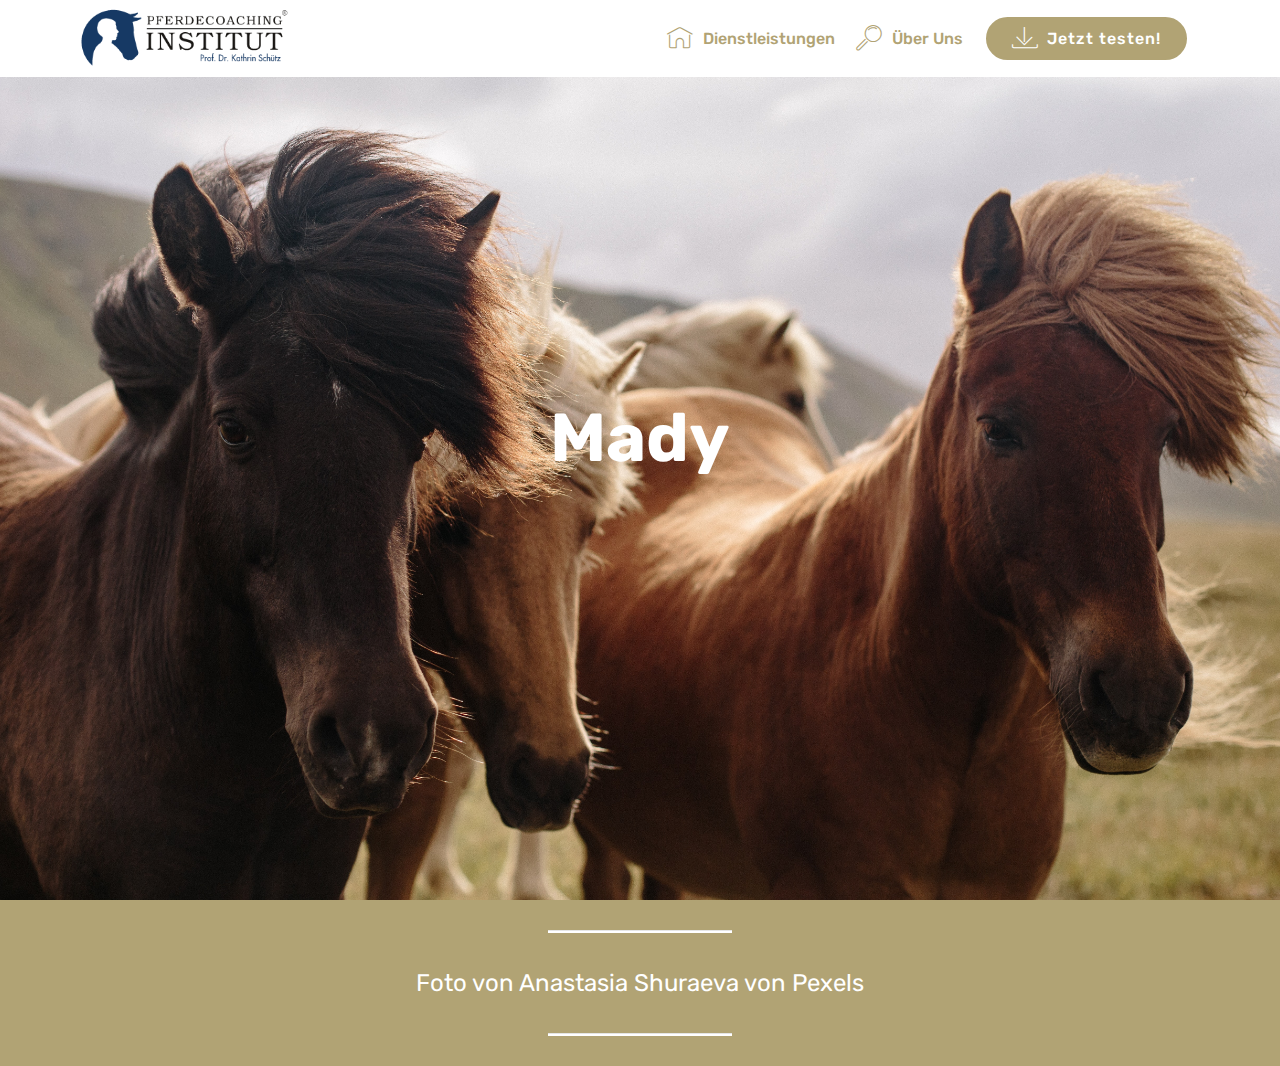
==== commit 2f39d4c1: "update" ====
--- a/index.html
+++ b/index.html
@@ -44,7 +44,7 @@
         <div class="menu-logo">
             <div class="navbar-brand">
                 <span class="navbar-logo">
-                    <a href="https://mobirise.co">
+                    <a href="https://pferdecoaching-institut.de/prof_dr_schuetz/" target="_blank">
                          <img src="assets/images/download.png" alt="Mobirise" title="" style="height: 3.8rem;">
                     </a>
                 </span>
@@ -57,18 +57,18 @@
         </div>
         <div class="collapse navbar-collapse" id="navbarSupportedContent">
             <ul class="navbar-nav nav-dropdown" data-app-modern-menu="true"><li class="nav-item">
-                    <a class="nav-link link text-secondary display-4" href="index.html#top">
+                    <a class="nav-link link text-danger display-4" href="index.html#top">
                         <span class="mbri-home mbr-iconfont mbr-iconfont-btn"></span>
                         Dienstleistungen
                     </a>
                 </li>
                 <li class="nav-item">
-                    <a class="nav-link link text-secondary display-4" href="index.html#bottom">
+                    <a class="nav-link link text-danger display-4" href="index.html#bottom">
                         <span class="mbri-search mbr-iconfont mbr-iconfont-btn"></span>
                         Über Uns
                     </a>
                 </li></ul>
-            <div class="navbar-buttons mbr-section-btn"><a class="btn btn-sm btn-primary display-4" href="index.html#header2-1">
+            <div class="navbar-buttons mbr-section-btn"><a class="btn btn-sm btn-danger display-4" href="index.html#header2-1">
                     <span class="mbri-save mbr-iconfont mbr-iconfont-btn "></span>
                     Jetzt testen!
                 </a></div>
@@ -76,31 +76,23 @@
     </nav>
 </section>
 
-<section class="engine"><a href="https://mobirise.info/s">bootstrap theme</a></section><section class="cid-sqqgJqFg9z mbr-fullscreen mbr-parallax-background" id="header2-1">
+<section class="engine"><a href="https://mobirise.info/f">simple site builder</a></section><section class="cid-sqqgJqFg9z mbr-fullscreen" id="header2-1">
 
     
 
-    <div class="mbr-overlay" style="opacity: 0.5; background-color: rgb(35, 35, 35);"></div>
+    
 
     <div class="container align-center">
         <div class="row justify-content-md-center">
             <div class="mbr-white col-md-10">
-                <h1 class="mbr-section-title mbr-bold pb-3 mbr-fonts-style display-1">
-                    FULL-SCREEN INTRO
-                </h1>
+                <h1 class="mbr-section-title mbr-bold pb-3 mbr-fonts-style display-1">Mady</h1>
                 
-                <p class="mbr-text pb-3 mbr-fonts-style display-5">
-                    Quisque in augue. Donec aliquam magna nonummy enim. Proin blandit imperdiet sem. Donec malesuada, urna sit amet varius aliquam, nibh tortor laoreet turpis, eget sodales felis  nibh ac sapien. Fusce eget augue. Integer sed risus. Aenean mollis. Donec facilisis egestas quam. Duis bibendum augue  id mauris. Sed laoreet, tortor vel cursus fringilla, turpis elit vestibulum arcu, eu varius dolor leo in nulla. In sem ipsum, faucibus quis, varius tristique, porta eget, lorem. Curabitur hendrerit diam et mauris. Etiam porta nunc euismod dui. Maecenas a lectus. In hac habitasse platea dictumst. Suspendisse id massa. Nullam porta velit sed lacus. Duis eleifend, felis eu euismod lacinia, felis erat feugiat nisl, vitae congue leo velit a</p>
-                <div class="mbr-section-btn"><a class="btn btn-md btn-secondary display-4" href="index.html#content10-2">MEHR INFO</a>
-                    <a class="btn btn-md btn-white-outline display-4" href="index.html#bottom">LIVE DEMO</a></div>
+                
+                
             </div>
         </div>
     </div>
-    <div class="mbr-arrow hidden-sm-down" aria-hidden="true">
-        <a href="#next">
-            <i class="mbri-down mbr-iconfont"></i>
-        </a>
-    </div>
+    
 </section>
 
 <section class="mbr-section article content10 cid-sqqhg2RFGD" id="content10-2">
@@ -110,7 +102,7 @@
     <div class="container">
         <div class="inner-container" style="width: 66%;">
             <hr class="line" style="width: 25%;">
-            <div class="section-text align-center mbr-white mbr-fonts-style display-5">Quisque in augue. Donec aliquam magna nonummy enim. Proin blandit imperdiet sem. Donec malesuada, urna sit amet varius aliquam, nibh tortor laoreet turpis, eget sodales felis nibh ac sapien. Fusce eget augue. Integer sed risus. Aenean mollis. Donec facilisis egestas quam. Duis bibendum augue id mauris. Sed laoreet, tortor vel cursus fringilla, turpis elit vestibulum arcu, eu varius dolor leo in nulla. In sem ipsum, faucibus quis, varius tristique, porta eget, lorem. Curabitur hendrerit diam et mauris. Etiam porta nunc euismod dui. Maecenas a lectus. In hac habitasse platea dictumst. Suspendisse id massa. Nullam porta velit sed lacus. Duis eleifend, felis eu euismod lacinia, felis erat feugiat nisl, vitae congue leo velit a</div>
+            <div class="section-text align-center mbr-white mbr-fonts-style display-5">Foto von Anastasia Shuraeva von Pexels</div>
             <hr class="line" style="width: 25%;">
         </div>
     </div>
@@ -125,7 +117,6 @@
   <script src="assets/dropdown/js/nav-dropdown.js"></script>
   <script src="assets/dropdown/js/navbar-dropdown.js"></script>
   <script src="assets/touchswipe/jquery.touch-swipe.min.js"></script>
-  <script src="assets/parallax/jarallax.min.js"></script>
   <script src="assets/theme/js/script.js"></script>
   
   
--- a/assets/mobirise/css/mbr-additional.css
+++ b/assets/mobirise/css/mbr-additional.css
@@ -1111,12 +1111,12 @@
   color: #c1c1c1 !important;
 }
 .cid-sqqgJqFg9z {
-  background-image: url("../../../assets/images/background4.jpg");
+  background-image: url("../../../assets/images/pexels-anastasia-shuraeva-4208106.jpg");
 }
 .cid-sqqhg2RFGD {
   padding-top: 30px;
   padding-bottom: 30px;
-  background-color: #2e2e2e;
+  background-color: #b1a374;
 }
 .cid-sqqhg2RFGD .line {
   background-color: #ffffff;
--- a/assets/mobirise/css/mbr-additional.css
+++ b/assets/mobirise/css/mbr-additional.css
@@ -1111,12 +1111,12 @@
   color: #c1c1c1 !important;
 }
 .cid-sqqgJqFg9z {
-  background-image: url("../../../assets/images/background4.jpg");
+  background-image: url("../../../assets/images/pexels-anastasia-shuraeva-4208106.jpg");
 }
 .cid-sqqhg2RFGD {
   padding-top: 30px;
   padding-bottom: 30px;
-  background-color: #2e2e2e;
+  background-color: #b1a374;
 }
 .cid-sqqhg2RFGD .line {
   background-color: #ffffff;
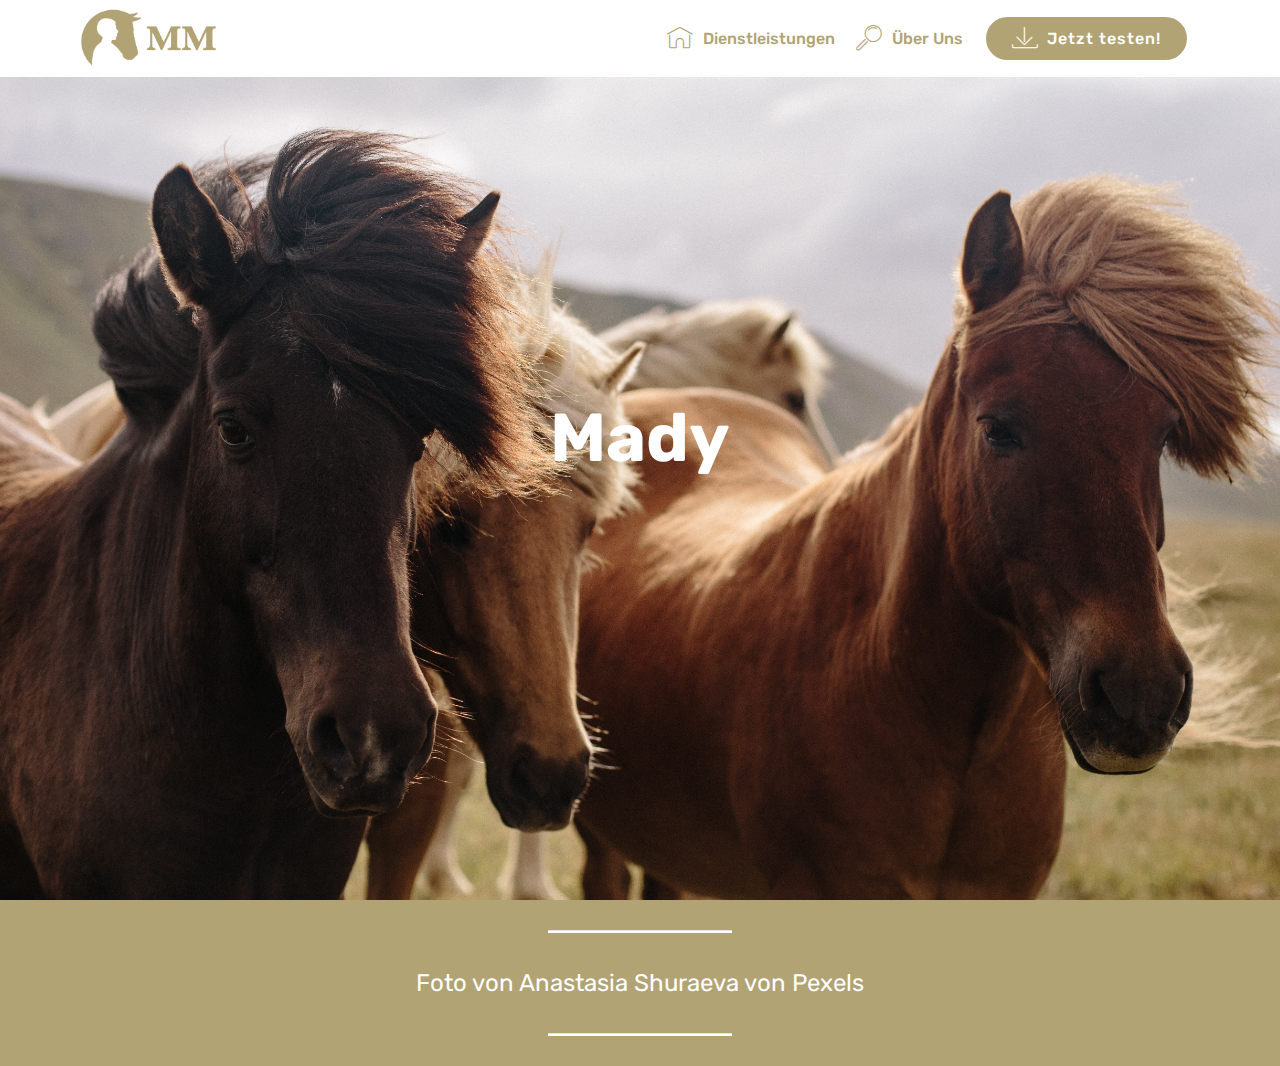
==== commit 7b1f9d52: "update" ====
--- a/index.html
+++ b/index.html
@@ -10,7 +10,7 @@
   <meta property="og:image" content="assets/images/index-meta.svg">
   <meta name="twitter:title" content="Mady">
   <meta name="viewport" content="width=device-width, initial-scale=1, minimum-scale=1">
-  <link rel="shortcut icon" href="assets/images/download.png" type="image/x-icon">
+  <link rel="shortcut icon" href="assets/images/mm.png" type="image/x-icon">
   <meta name="description" content="Quisque in augue. Donec aliquam magna nonummy enim. Proin blandit imperdiet sem. Donec malesuada, urna sit amet varius aliquam, nibh tortor laoreet turpis, eget sodales felis nibh ac sapien. Fusce eget augue. Integer sed risus. Aenean mollis. Donec facilisis egestas quam. Duis bibendum augue id mauris. Sed laoreet, tortor vel cursus fringilla, turpis elit vestibulum arcu, eu varius dolor leo in nulla. In sem ipsum, faucibus quis, varius tristique, porta eget, lorem. Curabitur hendrerit diam et mauris. Etiam porta nunc euismod dui. Maecenas a lectus. In hac habitasse platea dictumst. Suspendisse id massa. Nullam porta velit sed lacus. Duis eleifend, felis eu euismod lacinia, felis erat feugiat nisl, vitae congue leo velit a">
   
   
@@ -44,15 +44,11 @@
         <div class="menu-logo">
             <div class="navbar-brand">
                 <span class="navbar-logo">
-                    <a href="https://pferdecoaching-institut.de/prof_dr_schuetz/" target="_blank">
-                         <img src="assets/images/download.png" alt="Mobirise" title="" style="height: 3.8rem;">
+                    <a href="index.html#header2-1">
+                         <img src="assets/images/mm.png" alt="Mobirise" title="" style="height: 3.8rem;">
                     </a>
                 </span>
-                <span class="navbar-caption-wrap">
-                    <a class="navbar-caption text-white display-4" href="https://mobirise.co">
-                        MOBIRISE
-                    </a>
-                </span>
+                
             </div>
         </div>
         <div class="collapse navbar-collapse" id="navbarSupportedContent">
@@ -76,7 +72,7 @@
     </nav>
 </section>
 
-<section class="engine"><a href="https://mobirise.info/f">simple site builder</a></section><section class="cid-sqqgJqFg9z mbr-fullscreen" id="header2-1">
+<section class="engine"><a href="https://mobirise.info/r">bootstrap templates</a></section><section class="cid-sqqgJqFg9z mbr-fullscreen" id="header2-1">
 
     
 
--- a/assets/mobirise/css/mbr-additional.css
+++ b/assets/mobirise/css/mbr-additional.css
@@ -880,7 +880,7 @@
   width: 30px;
   height: 2px;
   border-right: 5px;
-  background-color: #1f2776;
+  background-color: #b1a374;
 }
 .cid-sqqgJ132zG button.navbar-toggler .hamburger span:nth-child(1) {
   top: 0;
@@ -1108,7 +1108,7 @@
 }
 .cid-sqqgJ132zG .nav-link:hover,
 .cid-sqqgJ132zG .dropdown-item:hover {
-  color: #c1c1c1 !important;
+  color: #e4d295 !important;
 }
 .cid-sqqgJqFg9z {
   background-image: url("../../../assets/images/pexels-anastasia-shuraeva-4208106.jpg");
--- a/assets/mobirise/css/mbr-additional.css
+++ b/assets/mobirise/css/mbr-additional.css
@@ -880,7 +880,7 @@
   width: 30px;
   height: 2px;
   border-right: 5px;
-  background-color: #1f2776;
+  background-color: #b1a374;
 }
 .cid-sqqgJ132zG button.navbar-toggler .hamburger span:nth-child(1) {
   top: 0;
@@ -1108,7 +1108,7 @@
 }
 .cid-sqqgJ132zG .nav-link:hover,
 .cid-sqqgJ132zG .dropdown-item:hover {
-  color: #c1c1c1 !important;
+  color: #e4d295 !important;
 }
 .cid-sqqgJqFg9z {
   background-image: url("../../../assets/images/pexels-anastasia-shuraeva-4208106.jpg");
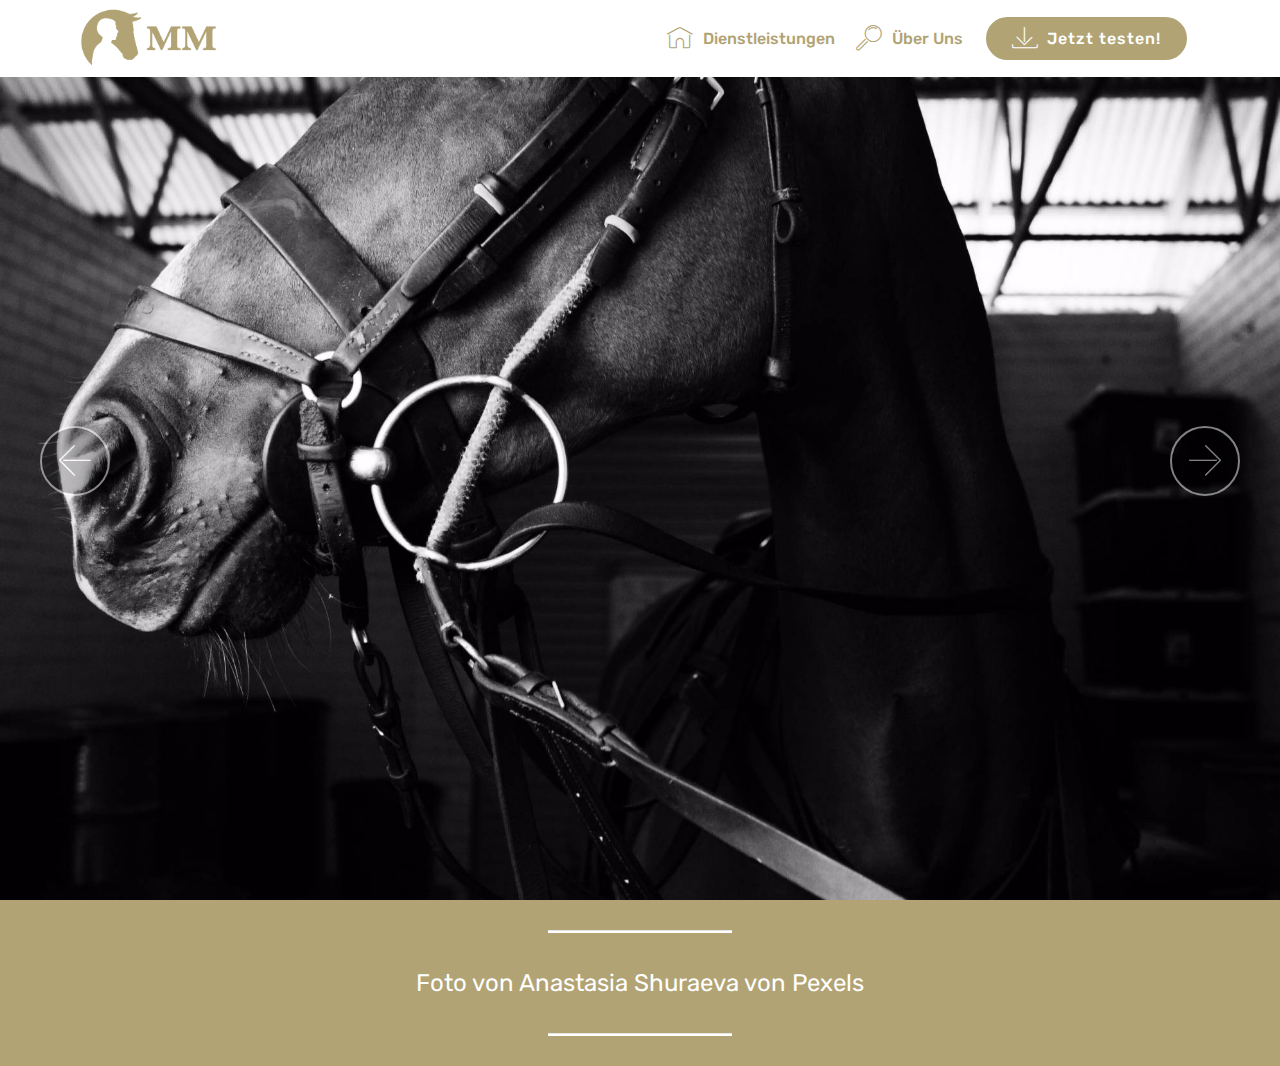
==== commit a8c56a93: "update" ====
--- a/index.html
+++ b/index.html
@@ -72,23 +72,12 @@
     </nav>
 </section>
 
-<section class="engine"><a href="https://mobirise.info/r">bootstrap templates</a></section><section class="cid-sqqgJqFg9z mbr-fullscreen" id="header2-1">
+<section class="engine"><a href="https://mobirise.info/m">site design templates</a></section><section class="carousel slide cid-sqqrgRKhdn" data-interval="false" id="slider1-3">
 
     
 
-    
+    <div class="full-screen"><div class="mbr-slider slide carousel" data-keyboard="false" data-ride="carousel" data-interval="5000" data-pause="true"><div class="carousel-inner" role="listbox"><div class="carousel-item slider-fullscreen-image" data-bg-video-slide="false" style="background-image: url(assets/images/pexels-jazlyn-oliver-2667187-2000x2988.jpeg);"><div class="container container-slide"><div class="image_wrapper"><img src="assets/images/pexels-jazlyn-oliver-2667187-2000x2988.jpeg" alt="" title=""><div class="carousel-caption justify-content-center"><div class="col-10 align-center"></div></div></div></div></div><div class="carousel-item slider-fullscreen-image" data-bg-video-slide="false" style="background-image: url(assets/images/pexels-anastasia-shuraeva-4208106-2000x1333.jpeg);"><div class="container container-slide"><div class="image_wrapper"><img src="assets/images/pexels-anastasia-shuraeva-4208106-2000x1333.jpeg" alt="" title=""><div class="carousel-caption justify-content-center"><div class="col-10 align-left"></div></div></div></div></div><div class="carousel-item slider-fullscreen-image active" data-bg-video-slide="false" style="background-image: url(assets/images/pexels-rachel-claire-4846367-2000x3000.jpeg);"><div class="container container-slide"><div class="image_wrapper"><img src="assets/images/pexels-rachel-claire-4846367-2000x3000.jpeg" alt="" title=""><div class="carousel-caption justify-content-center"><div class="col-10 align-right"></div></div></div></div></div></div><a data-app-prevent-settings="" class="carousel-control carousel-control-prev" role="button" data-slide="prev" href="#slider1-3"><span aria-hidden="true" class="mbri-left mbr-iconfont"></span><span class="sr-only">Previous</span></a><a data-app-prevent-settings="" class="carousel-control carousel-control-next" role="button" data-slide="next" href="#slider1-3"><span aria-hidden="true" class="mbri-right mbr-iconfont"></span><span class="sr-only">Next</span></a></div></div>
 
-    <div class="container align-center">
-        <div class="row justify-content-md-center">
-            <div class="mbr-white col-md-10">
-                <h1 class="mbr-section-title mbr-bold pb-3 mbr-fonts-style display-1">Mady</h1>
-                
-                
-                
-            </div>
-        </div>
-    </div>
-    
 </section>
 
 <section class="mbr-section article content10 cid-sqqhg2RFGD" id="content10-2">
@@ -110,10 +99,14 @@
   <script src="assets/bootstrap/js/bootstrap.min.js"></script>
   <script src="assets/tether/tether.min.js"></script>
   <script src="assets/smoothscroll/smooth-scroll.js"></script>
+  <script src="assets/touchswipe/jquery.touch-swipe.min.js"></script>
+  <script src="assets/ytplayer/jquery.mb.ytplayer.min.js"></script>
+  <script src="assets/vimeoplayer/jquery.mb.vimeo_player.js"></script>
+  <script src="assets/bootstrapcarouselswipe/bootstrap-carousel-swipe.js"></script>
   <script src="assets/dropdown/js/nav-dropdown.js"></script>
   <script src="assets/dropdown/js/navbar-dropdown.js"></script>
-  <script src="assets/touchswipe/jquery.touch-swipe.min.js"></script>
   <script src="assets/theme/js/script.js"></script>
+  <script src="assets/slidervideo/script.js"></script>
   
   
 </body>
--- a/assets/mobirise/css/mbr-additional.css
+++ b/assets/mobirise/css/mbr-additional.css
@@ -1,4 +1,4 @@
-@import url(https://fonts.googleapis.com/css?family=Rubik:300,300i,400,400i,500,500i,700,700i,900,900i&display=swap);
+@import url(https://fonts.googleapis.com/css?family=Rubik:300,400,500,600,700,800,900,300i,400i,500i,600i,700i,800i,900i&display=swap);
 
 
 
@@ -1110,8 +1110,243 @@
 .cid-sqqgJ132zG .dropdown-item:hover {
   color: #e4d295 !important;
 }
-.cid-sqqgJqFg9z {
-  background-image: url("../../../assets/images/pexels-anastasia-shuraeva-4208106.jpg");
+.cid-sqqrgRKhdn .modal-body .close {
+  background: #1b1b1b;
+}
+.cid-sqqrgRKhdn .modal-body .close span {
+  font-style: normal;
+}
+.cid-sqqrgRKhdn .carousel-inner > .active,
+.cid-sqqrgRKhdn .carousel-inner > .next,
+.cid-sqqrgRKhdn .carousel-inner > .prev {
+  display: table;
+}
+.cid-sqqrgRKhdn .carousel-control .icon-next,
+.cid-sqqrgRKhdn .carousel-control .icon-prev {
+  margin-top: -18px;
+  font-size: 40px;
+  line-height: 27px;
+}
+.cid-sqqrgRKhdn .carousel-control:hover {
+  background: #1b1b1b;
+  color: #fff;
+  opacity: 1;
+}
+@media (max-width: 767px) {
+  .cid-sqqrgRKhdn .container .carousel-control {
+    margin-bottom: 0;
+  }
+}
+.cid-sqqrgRKhdn .boxed-slider {
+  position: relative;
+  padding: 93px 0;
+}
+.cid-sqqrgRKhdn .boxed-slider > div {
+  position: relative;
+}
+.cid-sqqrgRKhdn .container img {
+  width: 100%;
+}
+.cid-sqqrgRKhdn .container img + .row {
+  position: absolute;
+  top: 50%;
+  left: 0;
+  right: 0;
+  -webkit-transform: translateY(-50%);
+  -moz-transform: translateY(-50%);
+  transform: translateY(-50%);
+  z-index: 2;
+}
+.cid-sqqrgRKhdn .mbr-section {
+  padding: 0;
+  background-attachment: scroll;
+}
+.cid-sqqrgRKhdn .mbr-table-cell {
+  padding: 0;
+}
+.cid-sqqrgRKhdn .container .carousel-indicators {
+  margin-bottom: 3px;
+}
+.cid-sqqrgRKhdn .carousel-caption {
+  top: 50%;
+  right: 0;
+  bottom: auto;
+  left: 0;
+  display: -webkit-flex;
+  align-items: center;
+  -webkit-transform: translateY(-50%);
+  transform: translateY(-50%);
+  -webkit-align-items: center;
+}
+.cid-sqqrgRKhdn .mbr-overlay {
+  z-index: 1;
+}
+.cid-sqqrgRKhdn .container-slide.container {
+  min-width: 100%;
+  min-height: 100vh;
+  padding: 0;
+}
+.cid-sqqrgRKhdn .carousel-item {
+  background-position: 50% 50%;
+  background-repeat: no-repeat;
+  background-size: cover;
+  -o-transition: -o-transform 0.6s ease-in-out;
+  -webkit-transition: -webkit-transform 0.6s ease-in-out;
+  transition: transform 0.6s ease-in-out, -webkit-transform 0.6s ease-in-out, -o-transform 0.6s ease-in-out;
+  -webkit-backface-visibility: hidden;
+  backface-visibility: hidden;
+  -webkit-perspective: 1000px;
+  perspective: 1000px;
+}
+@media (max-width: 576px) {
+  .cid-sqqrgRKhdn .carousel-item .container {
+    width: 100%;
+  }
+}
+.cid-sqqrgRKhdn .carousel-item-next.carousel-item-left,
+.cid-sqqrgRKhdn .carousel-item-prev.carousel-item-right {
+  -webkit-transform: translate3d(0, 0, 0);
+  transform: translate3d(0, 0, 0);
+}
+.cid-sqqrgRKhdn .active.carousel-item-right,
+.cid-sqqrgRKhdn .carousel-item-next {
+  -webkit-transform: translate3d(100%, 0, 0);
+  transform: translate3d(100%, 0, 0);
+}
+.cid-sqqrgRKhdn .active.carousel-item-left,
+.cid-sqqrgRKhdn .carousel-item-prev {
+  -webkit-transform: translate3d(-100%, 0, 0);
+  transform: translate3d(-100%, 0, 0);
+}
+.cid-sqqrgRKhdn .mbr-slider .carousel-control {
+  top: 50%;
+  width: 70px;
+  height: 70px;
+  margin-top: -1.5rem;
+  font-size: 35px;
+  background-color: rgba(0, 0, 0, 0.5);
+  border: 2px solid #fff;
+  border-radius: 50%;
+  transition: all .3s;
+}
+.cid-sqqrgRKhdn .mbr-slider .carousel-control.carousel-control-prev {
+  left: 0;
+  margin-left: 2.5rem;
+}
+.cid-sqqrgRKhdn .mbr-slider .carousel-control.carousel-control-next {
+  right: 0;
+  margin-right: 2.5rem;
+}
+.cid-sqqrgRKhdn .mbr-slider .carousel-control .mbr-iconfont {
+  font-size: 2rem;
+}
+@media (max-width: 767px) {
+  .cid-sqqrgRKhdn .mbr-slider .carousel-control {
+    top: auto;
+    bottom: 1rem;
+  }
+}
+.cid-sqqrgRKhdn .mbr-slider .carousel-indicators {
+  position: absolute;
+  bottom: 0;
+  margin-bottom: 1.5rem !important;
+}
+.cid-sqqrgRKhdn .mbr-slider .carousel-indicators li {
+  max-width: 20px;
+  width: 20px;
+  height: 20px;
+  max-height: 20px;
+  margin: 3px;
+  background-color: rgba(0, 0, 0, 0.5);
+  border: 2px solid #fff;
+  border-radius: 50%;
+  opacity: .5;
+  transition: all .3s;
+}
+.cid-sqqrgRKhdn .mbr-slider .carousel-indicators li.active,
+.cid-sqqrgRKhdn .mbr-slider .carousel-indicators li:hover {
+  opacity: .9;
+}
+.cid-sqqrgRKhdn .mbr-slider .carousel-indicators li::after,
+.cid-sqqrgRKhdn .mbr-slider .carousel-indicators li::before {
+  content: none;
+}
+.cid-sqqrgRKhdn .mbr-slider .carousel-indicators.ie-fix {
+  left: 50%;
+  display: block;
+  width: 60%;
+  margin-left: -30%;
+  text-align: center;
+}
+@media (max-width: 576px) {
+  .cid-sqqrgRKhdn .mbr-slider .carousel-indicators {
+    display: none !important;
+  }
+}
+.cid-sqqrgRKhdn .mbr-slider > .container img {
+  width: 100%;
+}
+.cid-sqqrgRKhdn .mbr-slider > .container img + .row {
+  position: absolute;
+  top: 50%;
+  right: 0;
+  left: 0;
+  z-index: 2;
+  -moz-transform: translateY(-50%);
+  -webkit-transform: translateY(-50%);
+  transform: translateY(-50%);
+}
+.cid-sqqrgRKhdn .mbr-slider > .container .carousel-indicators {
+  margin-bottom: 3px;
+}
+@media (max-width: 576px) {
+  .cid-sqqrgRKhdn .mbr-slider > .container .carousel-control {
+    margin-bottom: 0;
+  }
+}
+.cid-sqqrgRKhdn .mbr-slider .mbr-section {
+  padding: 0;
+  background-attachment: scroll;
+}
+.cid-sqqrgRKhdn .mbr-slider .mbr-table-cell {
+  padding: 0;
+}
+.cid-sqqrgRKhdn .carousel-item .container.container-slide {
+  position: initial;
+  width: auto;
+  min-height: 0;
+}
+.cid-sqqrgRKhdn .full-screen .slider-fullscreen-image {
+  min-height: 100vh;
+  background-repeat: no-repeat;
+  background-position: 50% 50%;
+  background-size: cover;
+}
+.cid-sqqrgRKhdn .full-screen .slider-fullscreen-image.active {
+  display: -o-flex;
+}
+.cid-sqqrgRKhdn .full-screen .container {
+  width: auto;
+  padding-right: 0;
+  padding-left: 0;
+}
+.cid-sqqrgRKhdn .full-screen .carousel-item .container.container-slide {
+  width: 100%;
+  min-height: 100vh;
+  padding: 0;
+}
+.cid-sqqrgRKhdn .full-screen .carousel-item .container.container-slide img {
+  display: none;
+}
+.cid-sqqrgRKhdn .mbr-background-video-preview {
+  position: absolute;
+  top: 0;
+  right: 0;
+  bottom: 0;
+  left: 0;
+}
+.cid-sqqrgRKhdn .mbr-overlay ~ .container-slide {
+  z-index: auto;
 }
 .cid-sqqhg2RFGD {
   padding-top: 30px;
--- a/assets/mobirise/css/mbr-additional.css
+++ b/assets/mobirise/css/mbr-additional.css
@@ -1,4 +1,4 @@
-@import url(https://fonts.googleapis.com/css?family=Rubik:300,300i,400,400i,500,500i,700,700i,900,900i&display=swap);
+@import url(https://fonts.googleapis.com/css?family=Rubik:300,400,500,600,700,800,900,300i,400i,500i,600i,700i,800i,900i&display=swap);
 
 
 
@@ -1110,8 +1110,243 @@
 .cid-sqqgJ132zG .dropdown-item:hover {
   color: #e4d295 !important;
 }
-.cid-sqqgJqFg9z {
-  background-image: url("../../../assets/images/pexels-anastasia-shuraeva-4208106.jpg");
+.cid-sqqrgRKhdn .modal-body .close {
+  background: #1b1b1b;
+}
+.cid-sqqrgRKhdn .modal-body .close span {
+  font-style: normal;
+}
+.cid-sqqrgRKhdn .carousel-inner > .active,
+.cid-sqqrgRKhdn .carousel-inner > .next,
+.cid-sqqrgRKhdn .carousel-inner > .prev {
+  display: table;
+}
+.cid-sqqrgRKhdn .carousel-control .icon-next,
+.cid-sqqrgRKhdn .carousel-control .icon-prev {
+  margin-top: -18px;
+  font-size: 40px;
+  line-height: 27px;
+}
+.cid-sqqrgRKhdn .carousel-control:hover {
+  background: #1b1b1b;
+  color: #fff;
+  opacity: 1;
+}
+@media (max-width: 767px) {
+  .cid-sqqrgRKhdn .container .carousel-control {
+    margin-bottom: 0;
+  }
+}
+.cid-sqqrgRKhdn .boxed-slider {
+  position: relative;
+  padding: 93px 0;
+}
+.cid-sqqrgRKhdn .boxed-slider > div {
+  position: relative;
+}
+.cid-sqqrgRKhdn .container img {
+  width: 100%;
+}
+.cid-sqqrgRKhdn .container img + .row {
+  position: absolute;
+  top: 50%;
+  left: 0;
+  right: 0;
+  -webkit-transform: translateY(-50%);
+  -moz-transform: translateY(-50%);
+  transform: translateY(-50%);
+  z-index: 2;
+}
+.cid-sqqrgRKhdn .mbr-section {
+  padding: 0;
+  background-attachment: scroll;
+}
+.cid-sqqrgRKhdn .mbr-table-cell {
+  padding: 0;
+}
+.cid-sqqrgRKhdn .container .carousel-indicators {
+  margin-bottom: 3px;
+}
+.cid-sqqrgRKhdn .carousel-caption {
+  top: 50%;
+  right: 0;
+  bottom: auto;
+  left: 0;
+  display: -webkit-flex;
+  align-items: center;
+  -webkit-transform: translateY(-50%);
+  transform: translateY(-50%);
+  -webkit-align-items: center;
+}
+.cid-sqqrgRKhdn .mbr-overlay {
+  z-index: 1;
+}
+.cid-sqqrgRKhdn .container-slide.container {
+  min-width: 100%;
+  min-height: 100vh;
+  padding: 0;
+}
+.cid-sqqrgRKhdn .carousel-item {
+  background-position: 50% 50%;
+  background-repeat: no-repeat;
+  background-size: cover;
+  -o-transition: -o-transform 0.6s ease-in-out;
+  -webkit-transition: -webkit-transform 0.6s ease-in-out;
+  transition: transform 0.6s ease-in-out, -webkit-transform 0.6s ease-in-out, -o-transform 0.6s ease-in-out;
+  -webkit-backface-visibility: hidden;
+  backface-visibility: hidden;
+  -webkit-perspective: 1000px;
+  perspective: 1000px;
+}
+@media (max-width: 576px) {
+  .cid-sqqrgRKhdn .carousel-item .container {
+    width: 100%;
+  }
+}
+.cid-sqqrgRKhdn .carousel-item-next.carousel-item-left,
+.cid-sqqrgRKhdn .carousel-item-prev.carousel-item-right {
+  -webkit-transform: translate3d(0, 0, 0);
+  transform: translate3d(0, 0, 0);
+}
+.cid-sqqrgRKhdn .active.carousel-item-right,
+.cid-sqqrgRKhdn .carousel-item-next {
+  -webkit-transform: translate3d(100%, 0, 0);
+  transform: translate3d(100%, 0, 0);
+}
+.cid-sqqrgRKhdn .active.carousel-item-left,
+.cid-sqqrgRKhdn .carousel-item-prev {
+  -webkit-transform: translate3d(-100%, 0, 0);
+  transform: translate3d(-100%, 0, 0);
+}
+.cid-sqqrgRKhdn .mbr-slider .carousel-control {
+  top: 50%;
+  width: 70px;
+  height: 70px;
+  margin-top: -1.5rem;
+  font-size: 35px;
+  background-color: rgba(0, 0, 0, 0.5);
+  border: 2px solid #fff;
+  border-radius: 50%;
+  transition: all .3s;
+}
+.cid-sqqrgRKhdn .mbr-slider .carousel-control.carousel-control-prev {
+  left: 0;
+  margin-left: 2.5rem;
+}
+.cid-sqqrgRKhdn .mbr-slider .carousel-control.carousel-control-next {
+  right: 0;
+  margin-right: 2.5rem;
+}
+.cid-sqqrgRKhdn .mbr-slider .carousel-control .mbr-iconfont {
+  font-size: 2rem;
+}
+@media (max-width: 767px) {
+  .cid-sqqrgRKhdn .mbr-slider .carousel-control {
+    top: auto;
+    bottom: 1rem;
+  }
+}
+.cid-sqqrgRKhdn .mbr-slider .carousel-indicators {
+  position: absolute;
+  bottom: 0;
+  margin-bottom: 1.5rem !important;
+}
+.cid-sqqrgRKhdn .mbr-slider .carousel-indicators li {
+  max-width: 20px;
+  width: 20px;
+  height: 20px;
+  max-height: 20px;
+  margin: 3px;
+  background-color: rgba(0, 0, 0, 0.5);
+  border: 2px solid #fff;
+  border-radius: 50%;
+  opacity: .5;
+  transition: all .3s;
+}
+.cid-sqqrgRKhdn .mbr-slider .carousel-indicators li.active,
+.cid-sqqrgRKhdn .mbr-slider .carousel-indicators li:hover {
+  opacity: .9;
+}
+.cid-sqqrgRKhdn .mbr-slider .carousel-indicators li::after,
+.cid-sqqrgRKhdn .mbr-slider .carousel-indicators li::before {
+  content: none;
+}
+.cid-sqqrgRKhdn .mbr-slider .carousel-indicators.ie-fix {
+  left: 50%;
+  display: block;
+  width: 60%;
+  margin-left: -30%;
+  text-align: center;
+}
+@media (max-width: 576px) {
+  .cid-sqqrgRKhdn .mbr-slider .carousel-indicators {
+    display: none !important;
+  }
+}
+.cid-sqqrgRKhdn .mbr-slider > .container img {
+  width: 100%;
+}
+.cid-sqqrgRKhdn .mbr-slider > .container img + .row {
+  position: absolute;
+  top: 50%;
+  right: 0;
+  left: 0;
+  z-index: 2;
+  -moz-transform: translateY(-50%);
+  -webkit-transform: translateY(-50%);
+  transform: translateY(-50%);
+}
+.cid-sqqrgRKhdn .mbr-slider > .container .carousel-indicators {
+  margin-bottom: 3px;
+}
+@media (max-width: 576px) {
+  .cid-sqqrgRKhdn .mbr-slider > .container .carousel-control {
+    margin-bottom: 0;
+  }
+}
+.cid-sqqrgRKhdn .mbr-slider .mbr-section {
+  padding: 0;
+  background-attachment: scroll;
+}
+.cid-sqqrgRKhdn .mbr-slider .mbr-table-cell {
+  padding: 0;
+}
+.cid-sqqrgRKhdn .carousel-item .container.container-slide {
+  position: initial;
+  width: auto;
+  min-height: 0;
+}
+.cid-sqqrgRKhdn .full-screen .slider-fullscreen-image {
+  min-height: 100vh;
+  background-repeat: no-repeat;
+  background-position: 50% 50%;
+  background-size: cover;
+}
+.cid-sqqrgRKhdn .full-screen .slider-fullscreen-image.active {
+  display: -o-flex;
+}
+.cid-sqqrgRKhdn .full-screen .container {
+  width: auto;
+  padding-right: 0;
+  padding-left: 0;
+}
+.cid-sqqrgRKhdn .full-screen .carousel-item .container.container-slide {
+  width: 100%;
+  min-height: 100vh;
+  padding: 0;
+}
+.cid-sqqrgRKhdn .full-screen .carousel-item .container.container-slide img {
+  display: none;
+}
+.cid-sqqrgRKhdn .mbr-background-video-preview {
+  position: absolute;
+  top: 0;
+  right: 0;
+  bottom: 0;
+  left: 0;
+}
+.cid-sqqrgRKhdn .mbr-overlay ~ .container-slide {
+  z-index: auto;
 }
 .cid-sqqhg2RFGD {
   padding-top: 30px;
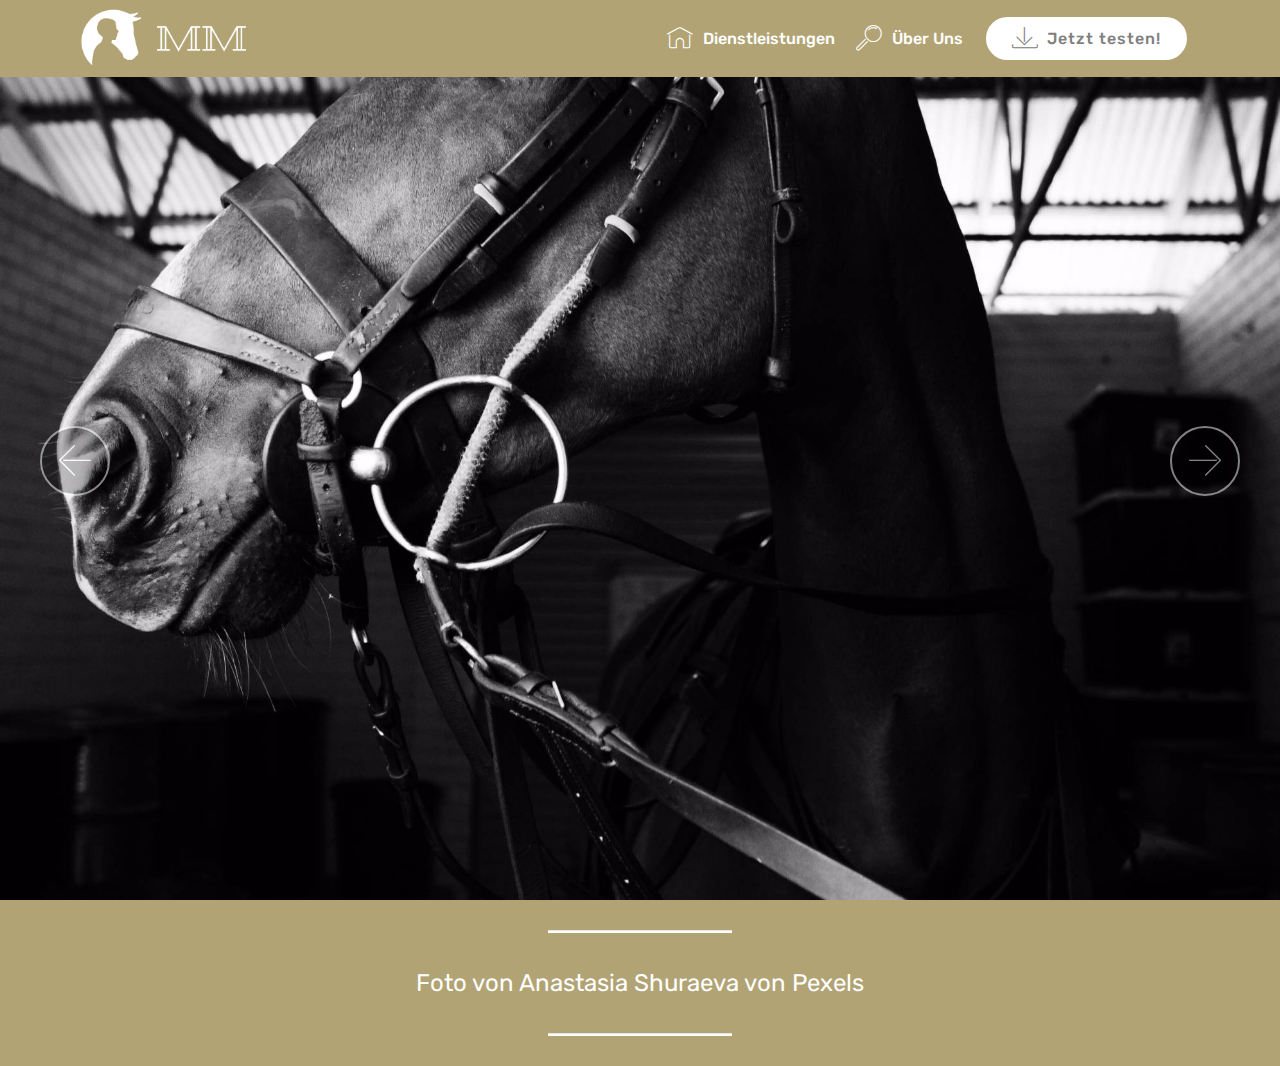
==== commit 42810bfc: "update" ====
--- a/index.html
+++ b/index.html
@@ -10,7 +10,7 @@
   <meta property="og:image" content="assets/images/index-meta.svg">
   <meta name="twitter:title" content="Mady">
   <meta name="viewport" content="width=device-width, initial-scale=1, minimum-scale=1">
-  <link rel="shortcut icon" href="assets/images/mm.png" type="image/x-icon">
+  <link rel="shortcut icon" href="assets/images/mm-1.png" type="image/x-icon">
   <meta name="description" content="Quisque in augue. Donec aliquam magna nonummy enim. Proin blandit imperdiet sem. Donec malesuada, urna sit amet varius aliquam, nibh tortor laoreet turpis, eget sodales felis nibh ac sapien. Fusce eget augue. Integer sed risus. Aenean mollis. Donec facilisis egestas quam. Duis bibendum augue id mauris. Sed laoreet, tortor vel cursus fringilla, turpis elit vestibulum arcu, eu varius dolor leo in nulla. In sem ipsum, faucibus quis, varius tristique, porta eget, lorem. Curabitur hendrerit diam et mauris. Etiam porta nunc euismod dui. Maecenas a lectus. In hac habitasse platea dictumst. Suspendisse id massa. Nullam porta velit sed lacus. Duis eleifend, felis eu euismod lacinia, felis erat feugiat nisl, vitae congue leo velit a">
   
   
@@ -45,7 +45,7 @@
             <div class="navbar-brand">
                 <span class="navbar-logo">
                     <a href="index.html#header2-1">
-                         <img src="assets/images/mm.png" alt="Mobirise" title="" style="height: 3.8rem;">
+                         <img src="assets/images/mm-1.png" alt="Mobirise" title="" style="height: 3.8rem;">
                     </a>
                 </span>
                 
@@ -53,18 +53,18 @@
         </div>
         <div class="collapse navbar-collapse" id="navbarSupportedContent">
             <ul class="navbar-nav nav-dropdown" data-app-modern-menu="true"><li class="nav-item">
-                    <a class="nav-link link text-danger display-4" href="index.html#top">
+                    <a class="nav-link link text-white display-4" href="index.html#top">
                         <span class="mbri-home mbr-iconfont mbr-iconfont-btn"></span>
                         Dienstleistungen
                     </a>
                 </li>
                 <li class="nav-item">
-                    <a class="nav-link link text-danger display-4" href="index.html#bottom">
+                    <a class="nav-link link text-white display-4" href="index.html#bottom">
                         <span class="mbri-search mbr-iconfont mbr-iconfont-btn"></span>
                         Über Uns
                     </a>
                 </li></ul>
-            <div class="navbar-buttons mbr-section-btn"><a class="btn btn-sm btn-danger display-4" href="index.html#header2-1">
+            <div class="navbar-buttons mbr-section-btn"><a class="btn btn-sm btn-white display-4" href="index.html#header2-1">
                     <span class="mbri-save mbr-iconfont mbr-iconfont-btn "></span>
                     Jetzt testen!
                 </a></div>
@@ -72,7 +72,7 @@
     </nav>
 </section>
 
-<section class="engine"><a href="https://mobirise.info/m">site design templates</a></section><section class="carousel slide cid-sqqrgRKhdn" data-interval="false" id="slider1-3">
+<section class="engine"><a href="https://mobirise.info/l">free web templates</a></section><section class="carousel slide cid-sqqrgRKhdn" data-interval="false" id="slider1-3">
 
     
 
--- a/assets/mobirise/css/mbr-additional.css
+++ b/assets/mobirise/css/mbr-additional.css
@@ -712,12 +712,12 @@
 }
 .cid-sqqgJ132zG .navbar {
   padding: .5rem 0;
-  background: #ffffff;
+  background: #b1a374;
   transition: none;
   min-height: 77px;
 }
 .cid-sqqgJ132zG .navbar-dropdown.bg-color.transparent.opened {
-  background: #ffffff;
+  background: #b1a374;
 }
 .cid-sqqgJ132zG a {
   font-style: normal;
@@ -808,7 +808,7 @@
   padding-bottom: 0;
 }
 .cid-sqqgJ132zG .dropdown .dropdown-menu {
-  background: #ffffff;
+  background: #b1a374;
   visibility: hidden;
   display: block;
   position: absolute;
@@ -880,7 +880,7 @@
   width: 30px;
   height: 2px;
   border-right: 5px;
-  background-color: #b1a374;
+  background-color: #ffffff;
 }
 .cid-sqqgJ132zG button.navbar-toggler .hamburger span:nth-child(1) {
   top: 0;
--- a/assets/mobirise/css/mbr-additional.css
+++ b/assets/mobirise/css/mbr-additional.css
@@ -712,12 +712,12 @@
 }
 .cid-sqqgJ132zG .navbar {
   padding: .5rem 0;
-  background: #ffffff;
+  background: #b1a374;
   transition: none;
   min-height: 77px;
 }
 .cid-sqqgJ132zG .navbar-dropdown.bg-color.transparent.opened {
-  background: #ffffff;
+  background: #b1a374;
 }
 .cid-sqqgJ132zG a {
   font-style: normal;
@@ -808,7 +808,7 @@
   padding-bottom: 0;
 }
 .cid-sqqgJ132zG .dropdown .dropdown-menu {
-  background: #ffffff;
+  background: #b1a374;
   visibility: hidden;
   display: block;
   position: absolute;
@@ -880,7 +880,7 @@
   width: 30px;
   height: 2px;
   border-right: 5px;
-  background-color: #b1a374;
+  background-color: #ffffff;
 }
 .cid-sqqgJ132zG button.navbar-toggler .hamburger span:nth-child(1) {
   top: 0;
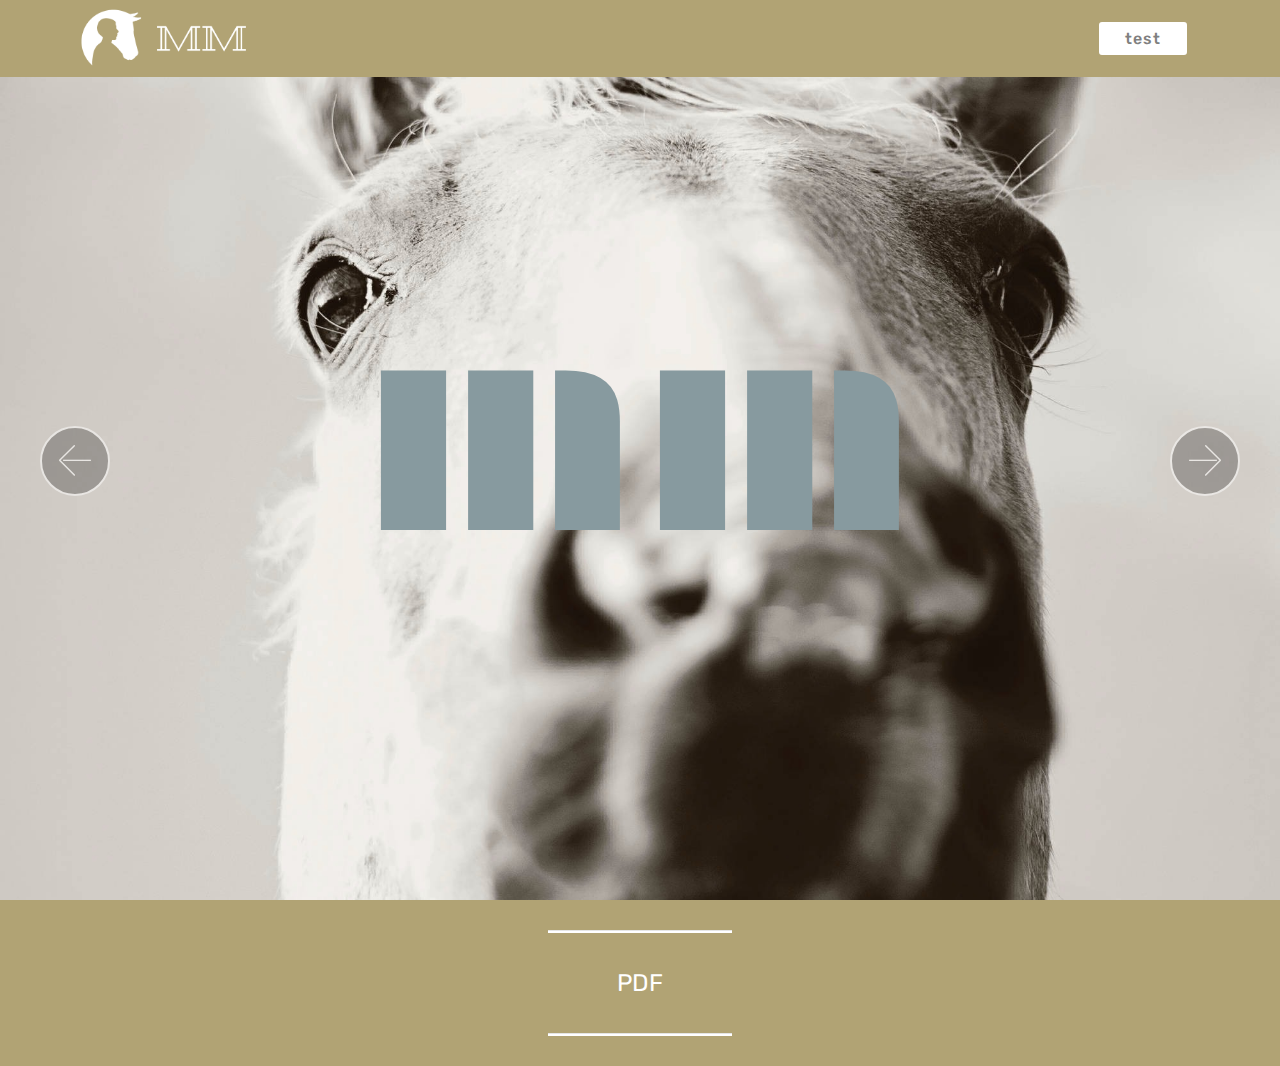
==== commit 98b65a80: "update" ====
--- a/index.html
+++ b/index.html
@@ -52,31 +52,17 @@
             </div>
         </div>
         <div class="collapse navbar-collapse" id="navbarSupportedContent">
-            <ul class="navbar-nav nav-dropdown" data-app-modern-menu="true"><li class="nav-item">
-                    <a class="nav-link link text-white display-4" href="index.html#top">
-                        <span class="mbri-home mbr-iconfont mbr-iconfont-btn"></span>
-                        Dienstleistungen
-                    </a>
-                </li>
-                <li class="nav-item">
-                    <a class="nav-link link text-white display-4" href="index.html#bottom">
-                        <span class="mbri-search mbr-iconfont mbr-iconfont-btn"></span>
-                        Über Uns
-                    </a>
-                </li></ul>
-            <div class="navbar-buttons mbr-section-btn"><a class="btn btn-sm btn-white display-4" href="index.html#header2-1">
-                    <span class="mbri-save mbr-iconfont mbr-iconfont-btn "></span>
-                    Jetzt testen!
-                </a></div>
+            
+            <div class="navbar-buttons mbr-section-btn"><a class="btn btn-sm btn-white display-4" href="index.html#header2-1">test</a></div>
         </div>
     </nav>
 </section>
 
-<section class="engine"><a href="https://mobirise.info/l">free web templates</a></section><section class="carousel slide cid-sqqrgRKhdn" data-interval="false" id="slider1-3">
+<section class="engine"><a href="https://mobirise.info/d">site maker</a></section><section class="carousel slide cid-sqqrgRKhdn" data-interval="false" id="slider1-3">
 
     
 
-    <div class="full-screen"><div class="mbr-slider slide carousel" data-keyboard="false" data-ride="carousel" data-interval="5000" data-pause="true"><div class="carousel-inner" role="listbox"><div class="carousel-item slider-fullscreen-image" data-bg-video-slide="false" style="background-image: url(assets/images/pexels-jazlyn-oliver-2667187-2000x2988.jpeg);"><div class="container container-slide"><div class="image_wrapper"><img src="assets/images/pexels-jazlyn-oliver-2667187-2000x2988.jpeg" alt="" title=""><div class="carousel-caption justify-content-center"><div class="col-10 align-center"></div></div></div></div></div><div class="carousel-item slider-fullscreen-image" data-bg-video-slide="false" style="background-image: url(assets/images/pexels-anastasia-shuraeva-4208106-2000x1333.jpeg);"><div class="container container-slide"><div class="image_wrapper"><img src="assets/images/pexels-anastasia-shuraeva-4208106-2000x1333.jpeg" alt="" title=""><div class="carousel-caption justify-content-center"><div class="col-10 align-left"></div></div></div></div></div><div class="carousel-item slider-fullscreen-image active" data-bg-video-slide="false" style="background-image: url(assets/images/pexels-rachel-claire-4846367-2000x3000.jpeg);"><div class="container container-slide"><div class="image_wrapper"><img src="assets/images/pexels-rachel-claire-4846367-2000x3000.jpeg" alt="" title=""><div class="carousel-caption justify-content-center"><div class="col-10 align-right"></div></div></div></div></div></div><a data-app-prevent-settings="" class="carousel-control carousel-control-prev" role="button" data-slide="prev" href="#slider1-3"><span aria-hidden="true" class="mbri-left mbr-iconfont"></span><span class="sr-only">Previous</span></a><a data-app-prevent-settings="" class="carousel-control carousel-control-next" role="button" data-slide="next" href="#slider1-3"><span aria-hidden="true" class="mbri-right mbr-iconfont"></span><span class="sr-only">Next</span></a></div></div>
+    <div class="full-screen"><div class="mbr-slider slide carousel" data-keyboard="false" data-ride="carousel" data-interval="5000" data-pause="true"><div class="carousel-inner" role="listbox"><div class="carousel-item slider-fullscreen-image active" data-bg-video-slide="false" style="background-image: url(assets/images/pexels-jazlyn-oliver-2667187-2000x2988.jpeg);"><div class="container container-slide"><div class="image_wrapper"><img src="assets/images/pexels-jazlyn-oliver-2667187-2000x2988.jpeg" alt="" title=""><div class="carousel-caption justify-content-center"><div class="col-10 align-center"><h2 class="mbr-fonts-style display-1">MM</h2></div></div></div></div></div><div class="carousel-item slider-fullscreen-image" data-bg-video-slide="false" style="background-image: url(assets/images/pexels-anastasia-shuraeva-4208106-2000x1333.jpeg);"><div class="container container-slide"><div class="image_wrapper"><img src="assets/images/pexels-anastasia-shuraeva-4208106-2000x1333.jpeg" alt="" title=""><div class="carousel-caption justify-content-center"><div class="col-10 align-left"></div></div></div></div></div><div class="carousel-item slider-fullscreen-image" data-bg-video-slide="false" style="background-image: url(assets/images/pexels-pixabay-52500-2000x1333.jpeg);"><div class="container container-slide"><div class="image_wrapper"><img src="assets/images/pexels-pixabay-52500-2000x1333.jpeg" alt="" title=""><div class="carousel-caption justify-content-center"><div class="col-10 align-right"></div></div></div></div></div></div><a data-app-prevent-settings="" class="carousel-control carousel-control-prev" role="button" data-slide="prev" href="#slider1-3"><span aria-hidden="true" class="mbri-left mbr-iconfont"></span><span class="sr-only">Previous</span></a><a data-app-prevent-settings="" class="carousel-control carousel-control-next" role="button" data-slide="next" href="#slider1-3"><span aria-hidden="true" class="mbri-right mbr-iconfont"></span><span class="sr-only">Next</span></a></div></div>
 
 </section>
 
@@ -87,7 +73,7 @@
     <div class="container">
         <div class="inner-container" style="width: 66%;">
             <hr class="line" style="width: 25%;">
-            <div class="section-text align-center mbr-white mbr-fonts-style display-5">Foto von Anastasia Shuraeva von Pexels</div>
+            <div class="section-text align-center mbr-white mbr-fonts-style display-5"><a href="assets/files/Termine.pdf" class="text-white">PDF</a></div>
             <hr class="line" style="width: 25%;">
         </div>
     </div>
--- a/assets/mobirise/css/mbr-additional.css
+++ b/assets/mobirise/css/mbr-additional.css
@@ -1,3 +1,4 @@
+@import url(https://fonts.googleapis.com/css?family=Plaster:400&display=swap);
 @import url(https://fonts.googleapis.com/css?family=Rubik:300,400,500,600,700,800,900,300i,400i,500i,600i,700i,800i,900i&display=swap);
 
 
@@ -8,12 +9,12 @@
   font-family: Rubik;
 }
 .display-1 {
-  font-family: 'Rubik', sans-serif;
-  font-size: 4.25rem;
+  font-family: 'Plaster', display;
+  font-size: 15rem;
   font-display: swap;
 }
 .display-1 > .mbr-iconfont {
-  font-size: 6.8rem;
+  font-size: 24rem;
 }
 .display-2 {
   font-family: 'Rubik', sans-serif;
@@ -54,9 +55,9 @@
 /* 0.65 - min scale variable, may vary */
 @media (max-width: 768px) {
   .display-1 {
-    font-size: 3.4rem;
-    font-size: calc( 2.1374999999999997rem + (4.25 - 2.1374999999999997) * ((100vw - 20rem) / (48 - 20)));
-    line-height: calc( 1.4 * (2.1374999999999997rem + (4.25 - 2.1374999999999997) * ((100vw - 20rem) / (48 - 20))));
+    font-size: 12rem;
+    font-size: calc( 5.9rem + (15 - 5.9) * ((100vw - 20rem) / (48 - 20)));
+    line-height: calc( 1.4 * (5.9rem + (15 - 5.9) * ((100vw - 20rem) / (48 - 20))));
   }
   .display-2 {
     font-size: 2.4rem;
@@ -491,20 +492,9 @@
 .alert-danger {
   background-color: #b1a374;
 }
-.mbr-section-btn a.btn:not(.btn-form) {
-  border-radius: 100px;
-}
 .mbr-section-btn a.btn:not(.btn-form):hover,
 .mbr-section-btn a.btn:not(.btn-form):focus {
   box-shadow: none !important;
-}
-.mbr-section-btn a.btn:not(.btn-form):hover,
-.mbr-section-btn a.btn:not(.btn-form):focus {
-  box-shadow: 0 10px 40px 0 rgba(0, 0, 0, 0.2) !important;
-  -webkit-box-shadow: 0 10px 40px 0 rgba(0, 0, 0, 0.2) !important;
-}
-.mbr-gallery-filter li a {
-  border-radius: 100px !important;
 }
 .mbr-gallery-filter li.active .btn {
   background-color: #149dcc;
@@ -514,9 +504,6 @@
 .mbr-gallery-filter li.active .btn:focus {
   box-shadow: none;
 }
-.nav-tabs .nav-link {
-  border-radius: 100px !important;
-}
 a,
 a:hover {
   color: #149dcc;
@@ -560,45 +547,6 @@
 .mbr-form .btn {
   margin: .4rem 0;
 }
-.mbr-form .input-group-btn a.btn {
-  border-radius: 100px !important;
-}
-.mbr-form .input-group-btn a.btn:hover {
-  box-shadow: 0 10px 40px 0 rgba(0, 0, 0, 0.2);
-}
-.mbr-form .input-group-btn button[type="submit"] {
-  border-radius: 100px !important;
-  padding: 1rem 3rem;
-}
-.mbr-form .input-group-btn button[type="submit"]:hover {
-  box-shadow: 0 10px 40px 0 rgba(0, 0, 0, 0.2);
-}
-.form2 .form-control {
-  border-top-left-radius: 100px;
-  border-bottom-left-radius: 100px;
-}
-.form2 .input-group-btn a.btn {
-  border-top-left-radius: 0 !important;
-  border-bottom-left-radius: 0 !important;
-}
-.form2 .input-group-btn button[type="submit"] {
-  border-top-left-radius: 0 !important;
-  border-bottom-left-radius: 0 !important;
-}
-.form3 input[type="email"] {
-  border-radius: 100px !important;
-}
-@media (max-width: 349px) {
-  .form2 input[type="email"] {
-    border-radius: 100px !important;
-  }
-  .form2 .input-group-btn a.btn {
-    border-radius: 100px !important;
-  }
-  .form2 .input-group-btn button[type="submit"] {
-    border-radius: 100px !important;
-  }
-}
 @media (max-width: 767px) {
   .btn {
     font-size: .75rem !important;
@@ -616,39 +564,7 @@
 .mbr-footer .mbr-contacts li a:hover {
   color: #149dcc;
 }
-.footer3 input[type="email"],
-.footer4 input[type="email"] {
-  border-radius: 100px !important;
-}
-.footer3 .input-group-btn a.btn,
-.footer4 .input-group-btn a.btn {
-  border-radius: 100px !important;
-}
-.footer3 .input-group-btn button[type="submit"],
-.footer4 .input-group-btn button[type="submit"] {
-  border-radius: 100px !important;
-}
 /* Headers*/
-.header13 .form-inline input[type="email"],
-.header14 .form-inline input[type="email"] {
-  border-radius: 100px;
-}
-.header13 .form-inline input[type="text"],
-.header14 .form-inline input[type="text"] {
-  border-radius: 100px;
-}
-.header13 .form-inline input[type="tel"],
-.header14 .form-inline input[type="tel"] {
-  border-radius: 100px;
-}
-.header13 .form-inline a.btn,
-.header14 .form-inline a.btn {
-  border-radius: 100px;
-}
-.header13 .form-inline button,
-.header14 .form-inline button {
-  border-radius: 100px !important;
-}
 @media screen and (-ms-high-contrast: active), (-ms-high-contrast: none) {
   .card-wrapper {
     flex: auto !important;
@@ -1348,6 +1264,9 @@
 .cid-sqqrgRKhdn .mbr-overlay ~ .container-slide {
   z-index: auto;
 }
+.cid-sqqrgRKhdn H2 {
+  color: #879a9f;
+}
 .cid-sqqhg2RFGD {
   padding-top: 30px;
   padding-bottom: 30px;
@@ -1362,6 +1281,7 @@
 }
 .cid-sqqhg2RFGD .section-text {
   padding: 2rem 0;
+  color: #ffffff;
 }
 .cid-sqqhg2RFGD .inner-container {
   margin: 0 auto;
--- a/assets/mobirise/css/mbr-additional.css
+++ b/assets/mobirise/css/mbr-additional.css
@@ -1,3 +1,4 @@
+@import url(https://fonts.googleapis.com/css?family=Plaster:400&display=swap);
 @import url(https://fonts.googleapis.com/css?family=Rubik:300,400,500,600,700,800,900,300i,400i,500i,600i,700i,800i,900i&display=swap);
 
 
@@ -8,12 +9,12 @@
   font-family: Rubik;
 }
 .display-1 {
-  font-family: 'Rubik', sans-serif;
-  font-size: 4.25rem;
+  font-family: 'Plaster', display;
+  font-size: 15rem;
   font-display: swap;
 }
 .display-1 > .mbr-iconfont {
-  font-size: 6.8rem;
+  font-size: 24rem;
 }
 .display-2 {
   font-family: 'Rubik', sans-serif;
@@ -54,9 +55,9 @@
 /* 0.65 - min scale variable, may vary */
 @media (max-width: 768px) {
   .display-1 {
-    font-size: 3.4rem;
-    font-size: calc( 2.1374999999999997rem + (4.25 - 2.1374999999999997) * ((100vw - 20rem) / (48 - 20)));
-    line-height: calc( 1.4 * (2.1374999999999997rem + (4.25 - 2.1374999999999997) * ((100vw - 20rem) / (48 - 20))));
+    font-size: 12rem;
+    font-size: calc( 5.9rem + (15 - 5.9) * ((100vw - 20rem) / (48 - 20)));
+    line-height: calc( 1.4 * (5.9rem + (15 - 5.9) * ((100vw - 20rem) / (48 - 20))));
   }
   .display-2 {
     font-size: 2.4rem;
@@ -491,20 +492,9 @@
 .alert-danger {
   background-color: #b1a374;
 }
-.mbr-section-btn a.btn:not(.btn-form) {
-  border-radius: 100px;
-}
 .mbr-section-btn a.btn:not(.btn-form):hover,
 .mbr-section-btn a.btn:not(.btn-form):focus {
   box-shadow: none !important;
-}
-.mbr-section-btn a.btn:not(.btn-form):hover,
-.mbr-section-btn a.btn:not(.btn-form):focus {
-  box-shadow: 0 10px 40px 0 rgba(0, 0, 0, 0.2) !important;
-  -webkit-box-shadow: 0 10px 40px 0 rgba(0, 0, 0, 0.2) !important;
-}
-.mbr-gallery-filter li a {
-  border-radius: 100px !important;
 }
 .mbr-gallery-filter li.active .btn {
   background-color: #149dcc;
@@ -514,9 +504,6 @@
 .mbr-gallery-filter li.active .btn:focus {
   box-shadow: none;
 }
-.nav-tabs .nav-link {
-  border-radius: 100px !important;
-}
 a,
 a:hover {
   color: #149dcc;
@@ -560,45 +547,6 @@
 .mbr-form .btn {
   margin: .4rem 0;
 }
-.mbr-form .input-group-btn a.btn {
-  border-radius: 100px !important;
-}
-.mbr-form .input-group-btn a.btn:hover {
-  box-shadow: 0 10px 40px 0 rgba(0, 0, 0, 0.2);
-}
-.mbr-form .input-group-btn button[type="submit"] {
-  border-radius: 100px !important;
-  padding: 1rem 3rem;
-}
-.mbr-form .input-group-btn button[type="submit"]:hover {
-  box-shadow: 0 10px 40px 0 rgba(0, 0, 0, 0.2);
-}
-.form2 .form-control {
-  border-top-left-radius: 100px;
-  border-bottom-left-radius: 100px;
-}
-.form2 .input-group-btn a.btn {
-  border-top-left-radius: 0 !important;
-  border-bottom-left-radius: 0 !important;
-}
-.form2 .input-group-btn button[type="submit"] {
-  border-top-left-radius: 0 !important;
-  border-bottom-left-radius: 0 !important;
-}
-.form3 input[type="email"] {
-  border-radius: 100px !important;
-}
-@media (max-width: 349px) {
-  .form2 input[type="email"] {
-    border-radius: 100px !important;
-  }
-  .form2 .input-group-btn a.btn {
-    border-radius: 100px !important;
-  }
-  .form2 .input-group-btn button[type="submit"] {
-    border-radius: 100px !important;
-  }
-}
 @media (max-width: 767px) {
   .btn {
     font-size: .75rem !important;
@@ -616,39 +564,7 @@
 .mbr-footer .mbr-contacts li a:hover {
   color: #149dcc;
 }
-.footer3 input[type="email"],
-.footer4 input[type="email"] {
-  border-radius: 100px !important;
-}
-.footer3 .input-group-btn a.btn,
-.footer4 .input-group-btn a.btn {
-  border-radius: 100px !important;
-}
-.footer3 .input-group-btn button[type="submit"],
-.footer4 .input-group-btn button[type="submit"] {
-  border-radius: 100px !important;
-}
 /* Headers*/
-.header13 .form-inline input[type="email"],
-.header14 .form-inline input[type="email"] {
-  border-radius: 100px;
-}
-.header13 .form-inline input[type="text"],
-.header14 .form-inline input[type="text"] {
-  border-radius: 100px;
-}
-.header13 .form-inline input[type="tel"],
-.header14 .form-inline input[type="tel"] {
-  border-radius: 100px;
-}
-.header13 .form-inline a.btn,
-.header14 .form-inline a.btn {
-  border-radius: 100px;
-}
-.header13 .form-inline button,
-.header14 .form-inline button {
-  border-radius: 100px !important;
-}
 @media screen and (-ms-high-contrast: active), (-ms-high-contrast: none) {
   .card-wrapper {
     flex: auto !important;
@@ -1348,6 +1264,9 @@
 .cid-sqqrgRKhdn .mbr-overlay ~ .container-slide {
   z-index: auto;
 }
+.cid-sqqrgRKhdn H2 {
+  color: #879a9f;
+}
 .cid-sqqhg2RFGD {
   padding-top: 30px;
   padding-bottom: 30px;
@@ -1362,6 +1281,7 @@
 }
 .cid-sqqhg2RFGD .section-text {
   padding: 2rem 0;
+  color: #ffffff;
 }
 .cid-sqqhg2RFGD .inner-container {
   margin: 0 auto;
